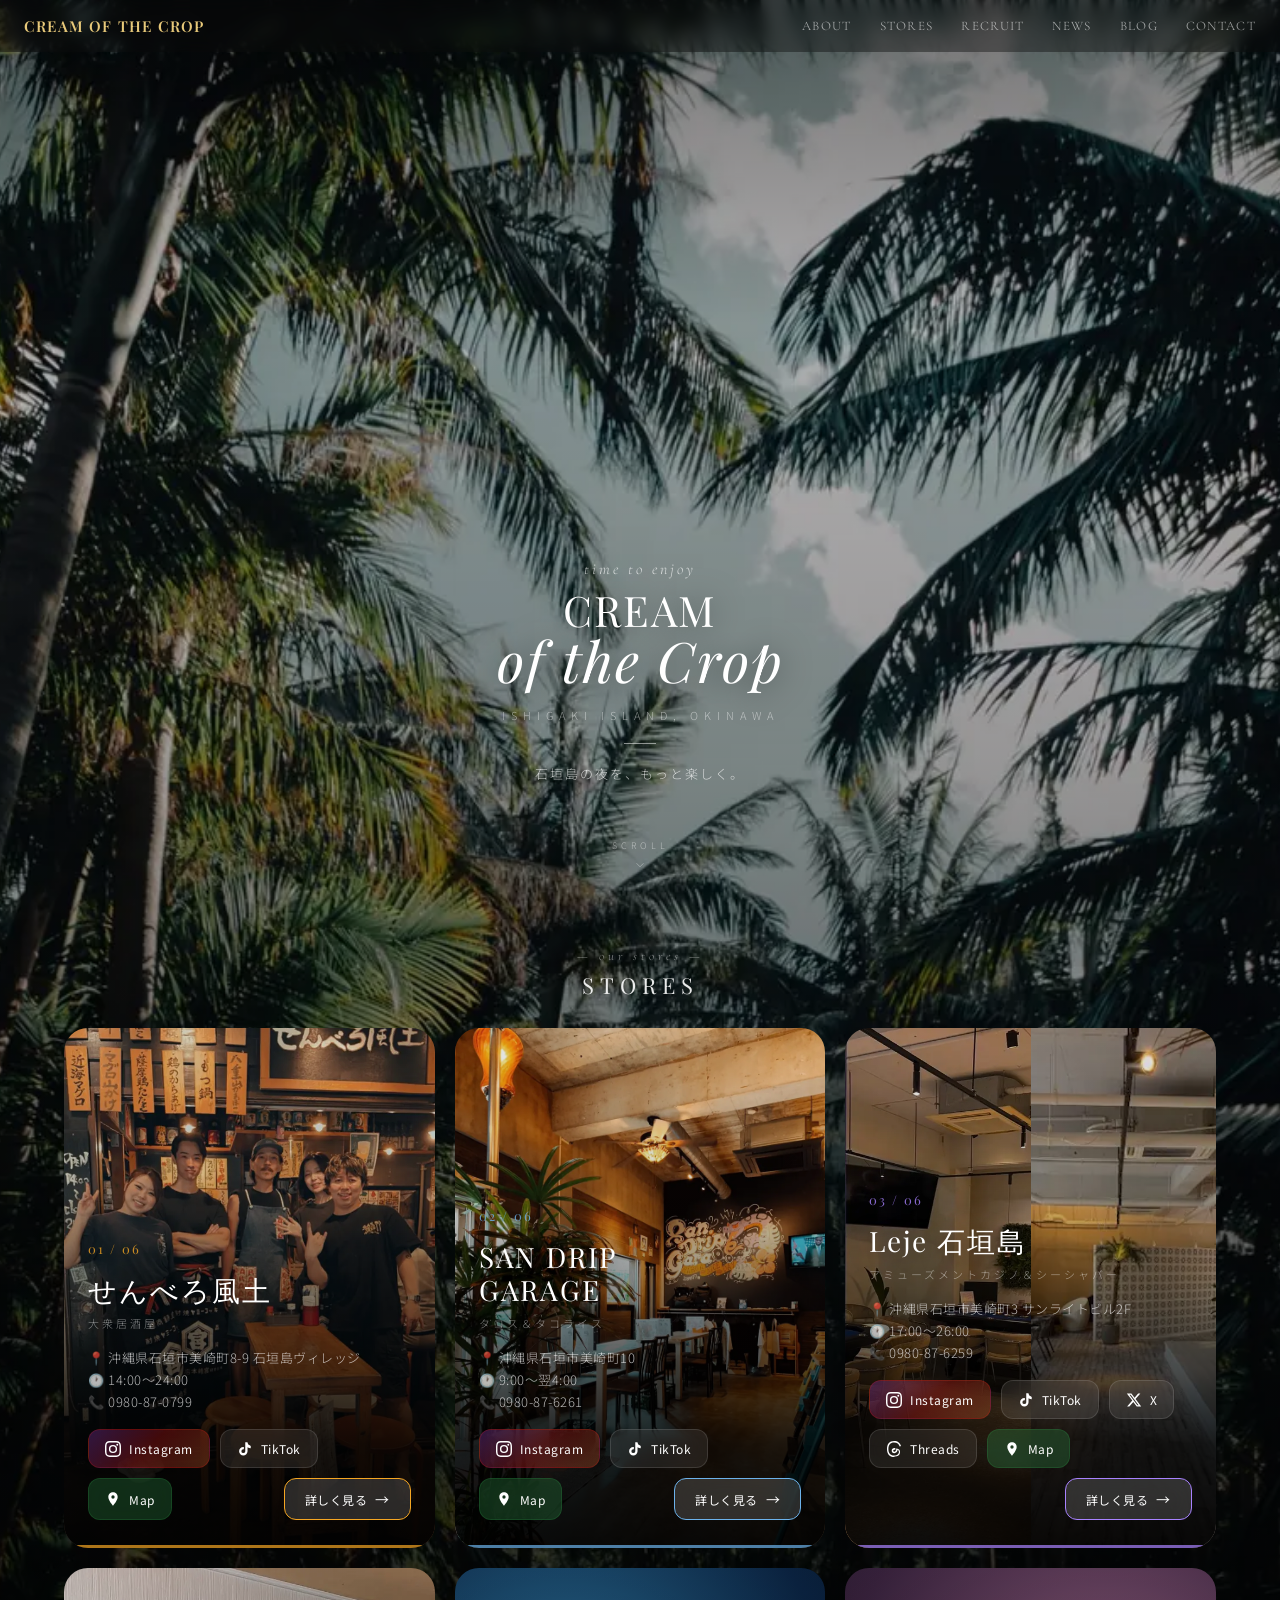
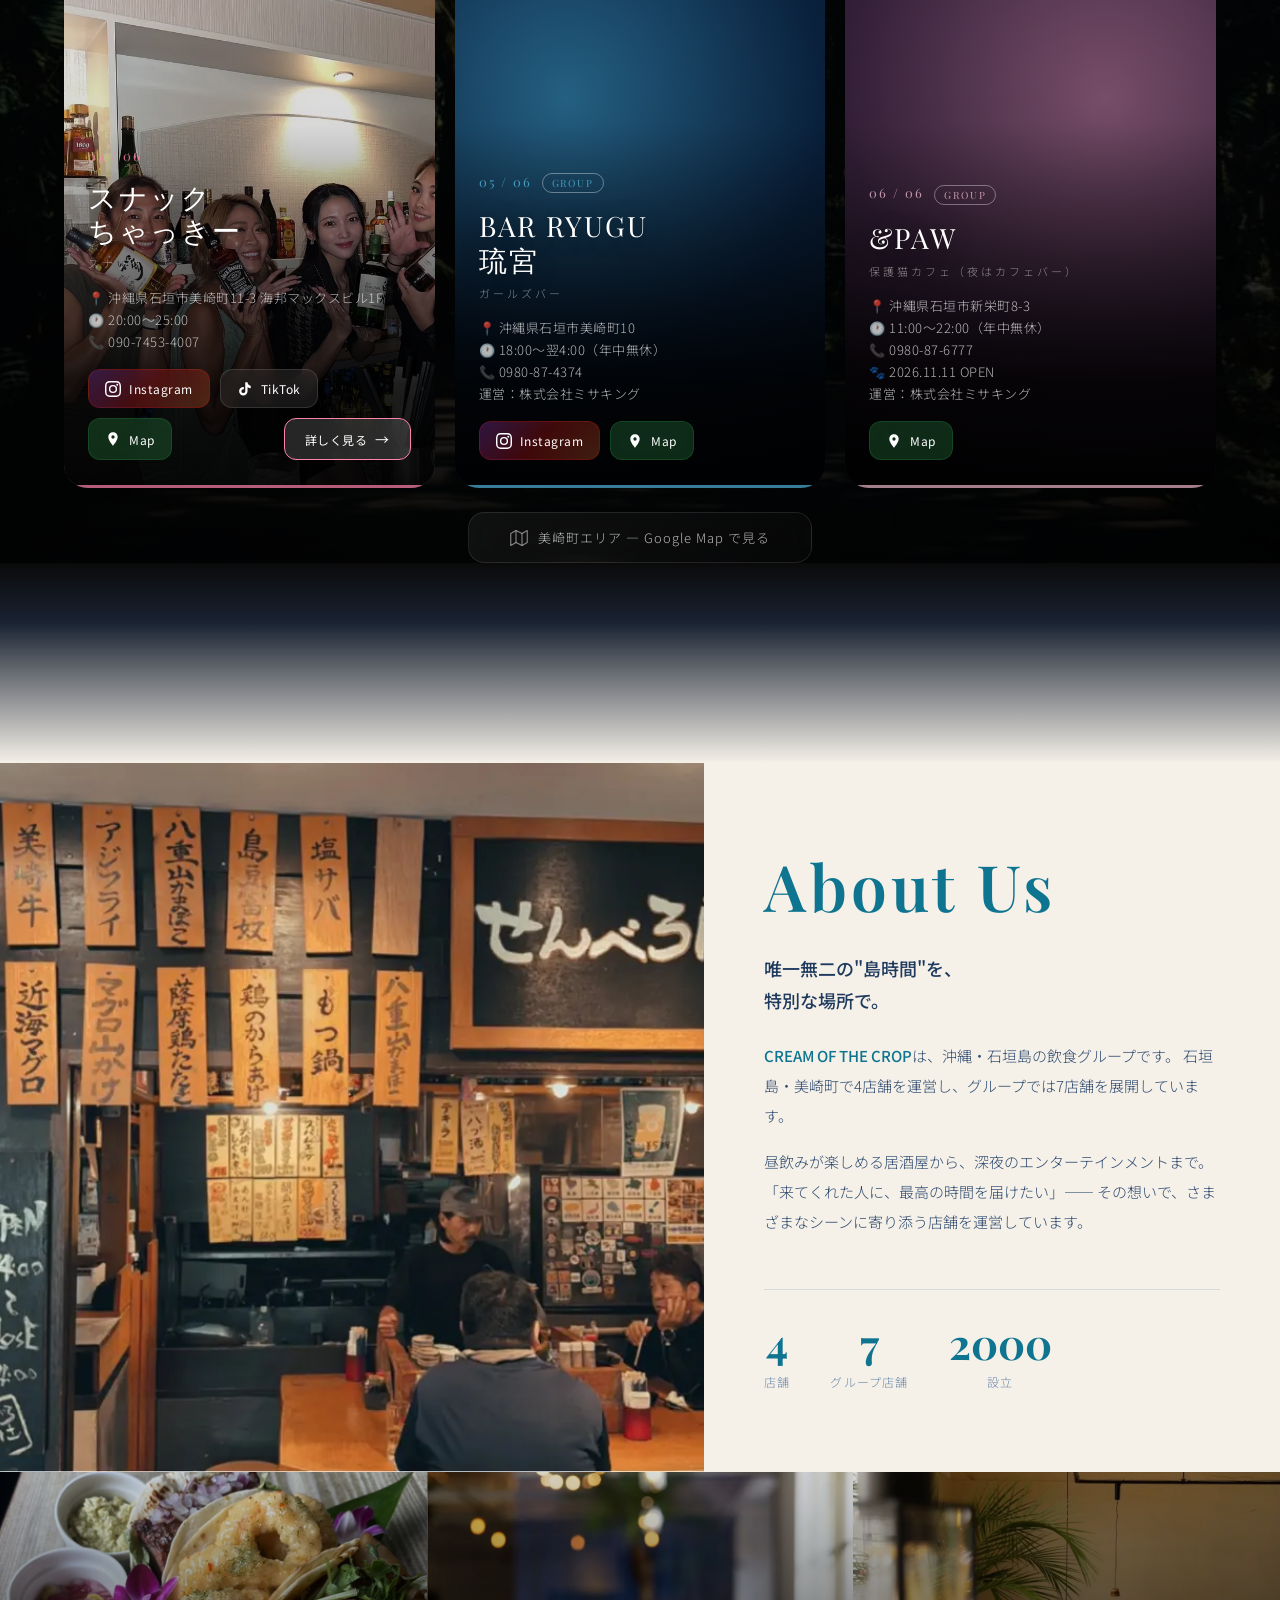
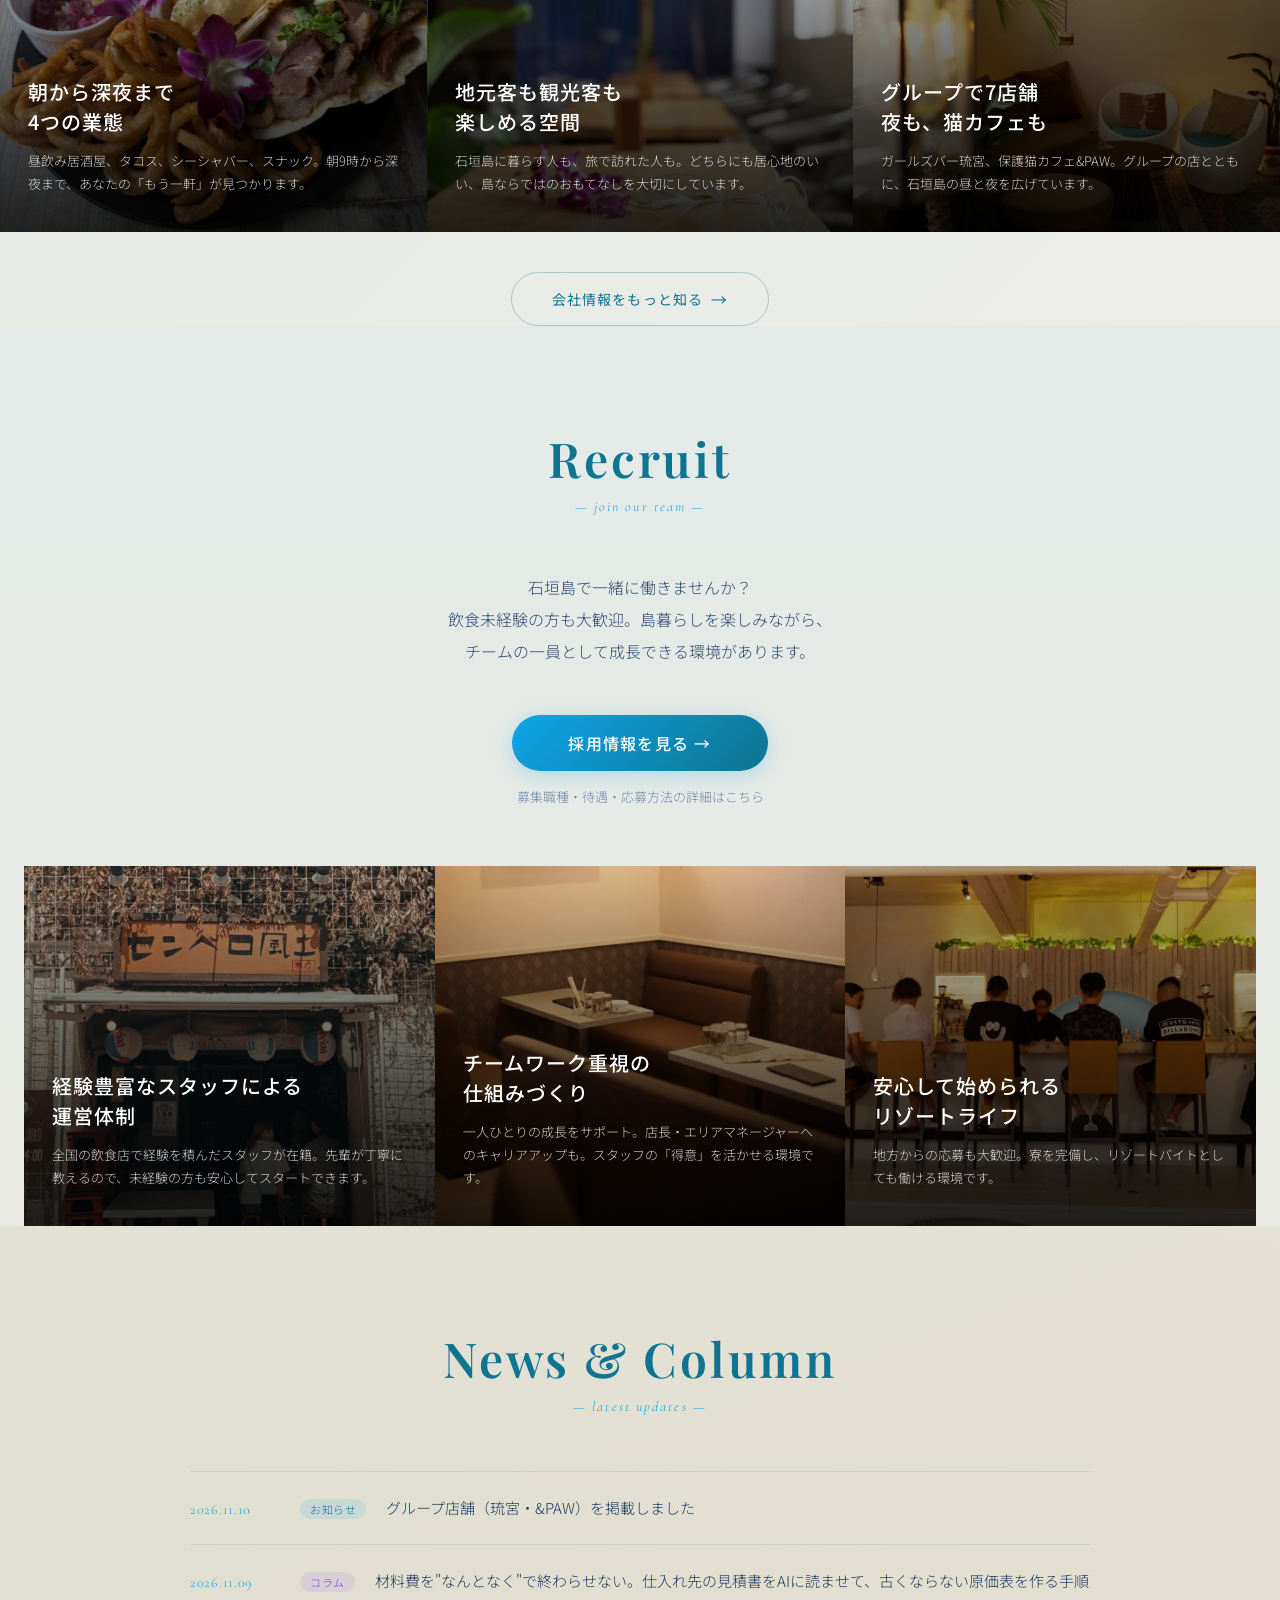
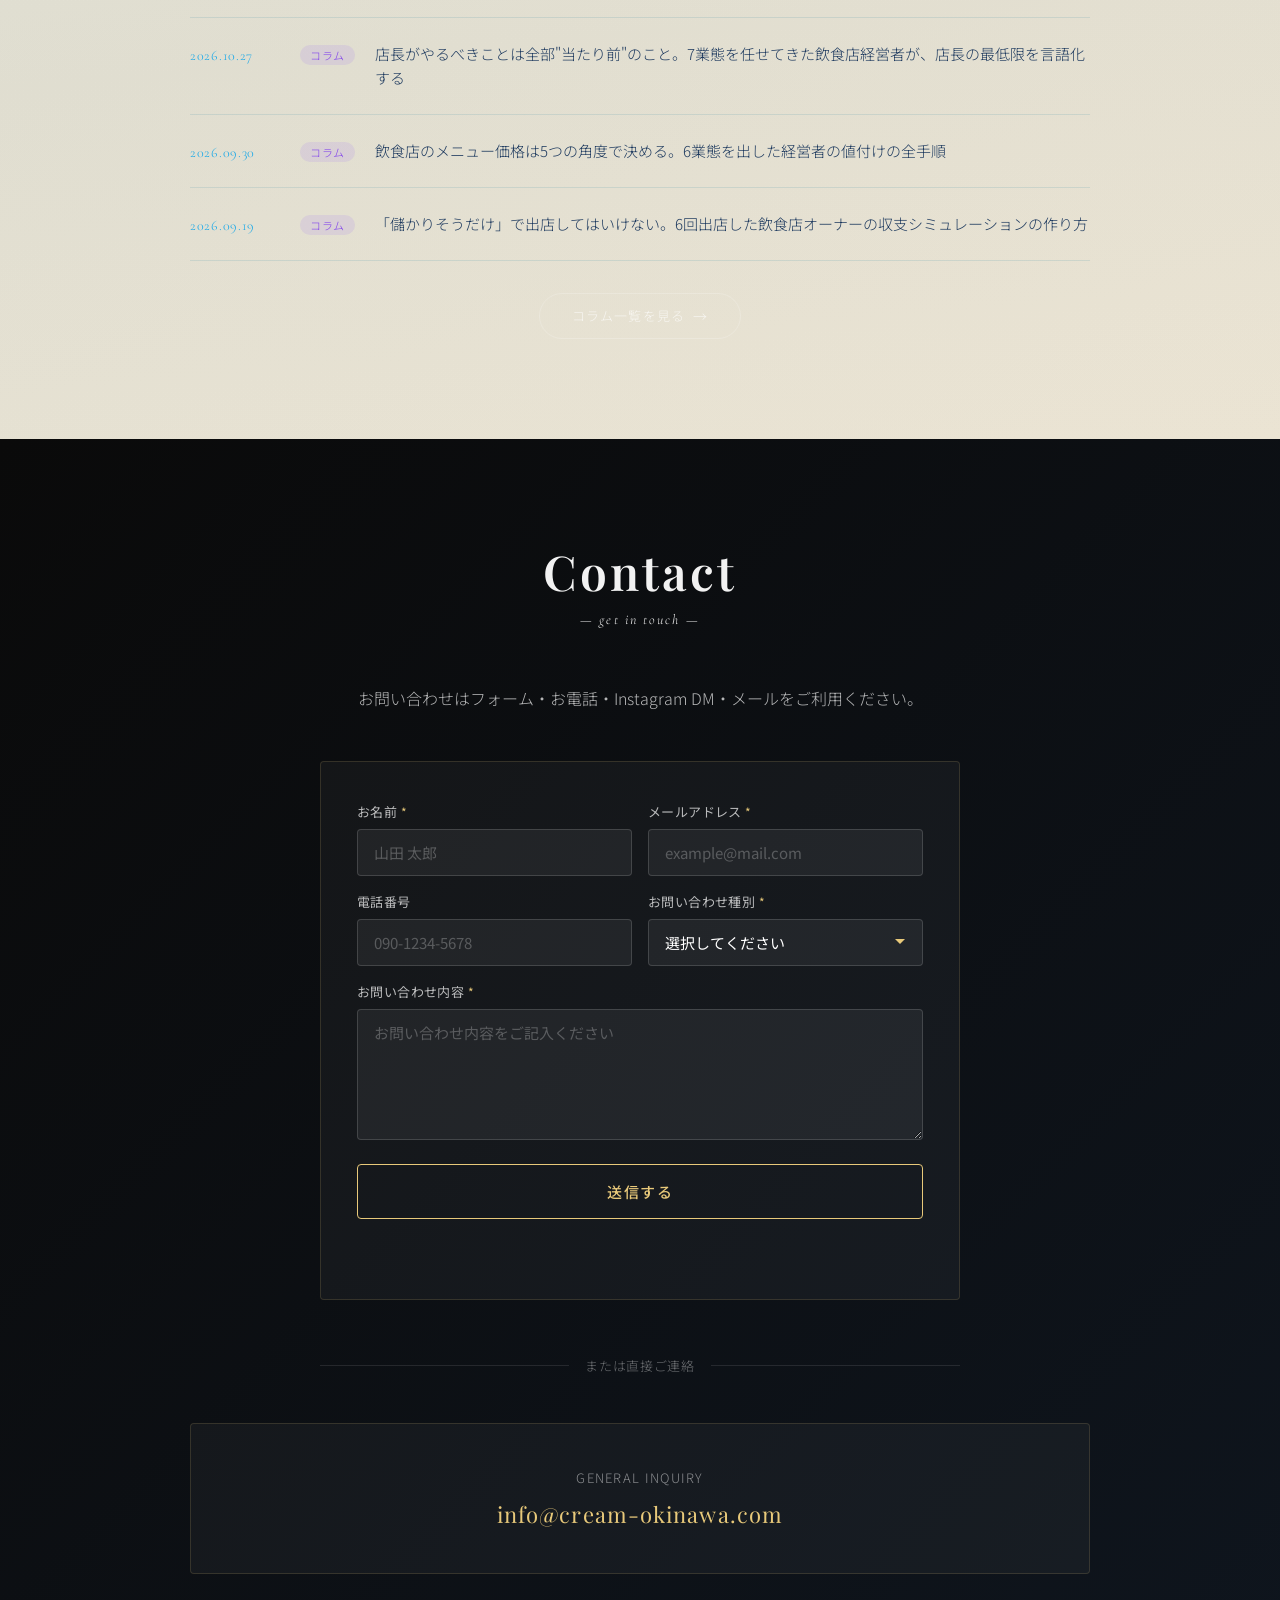
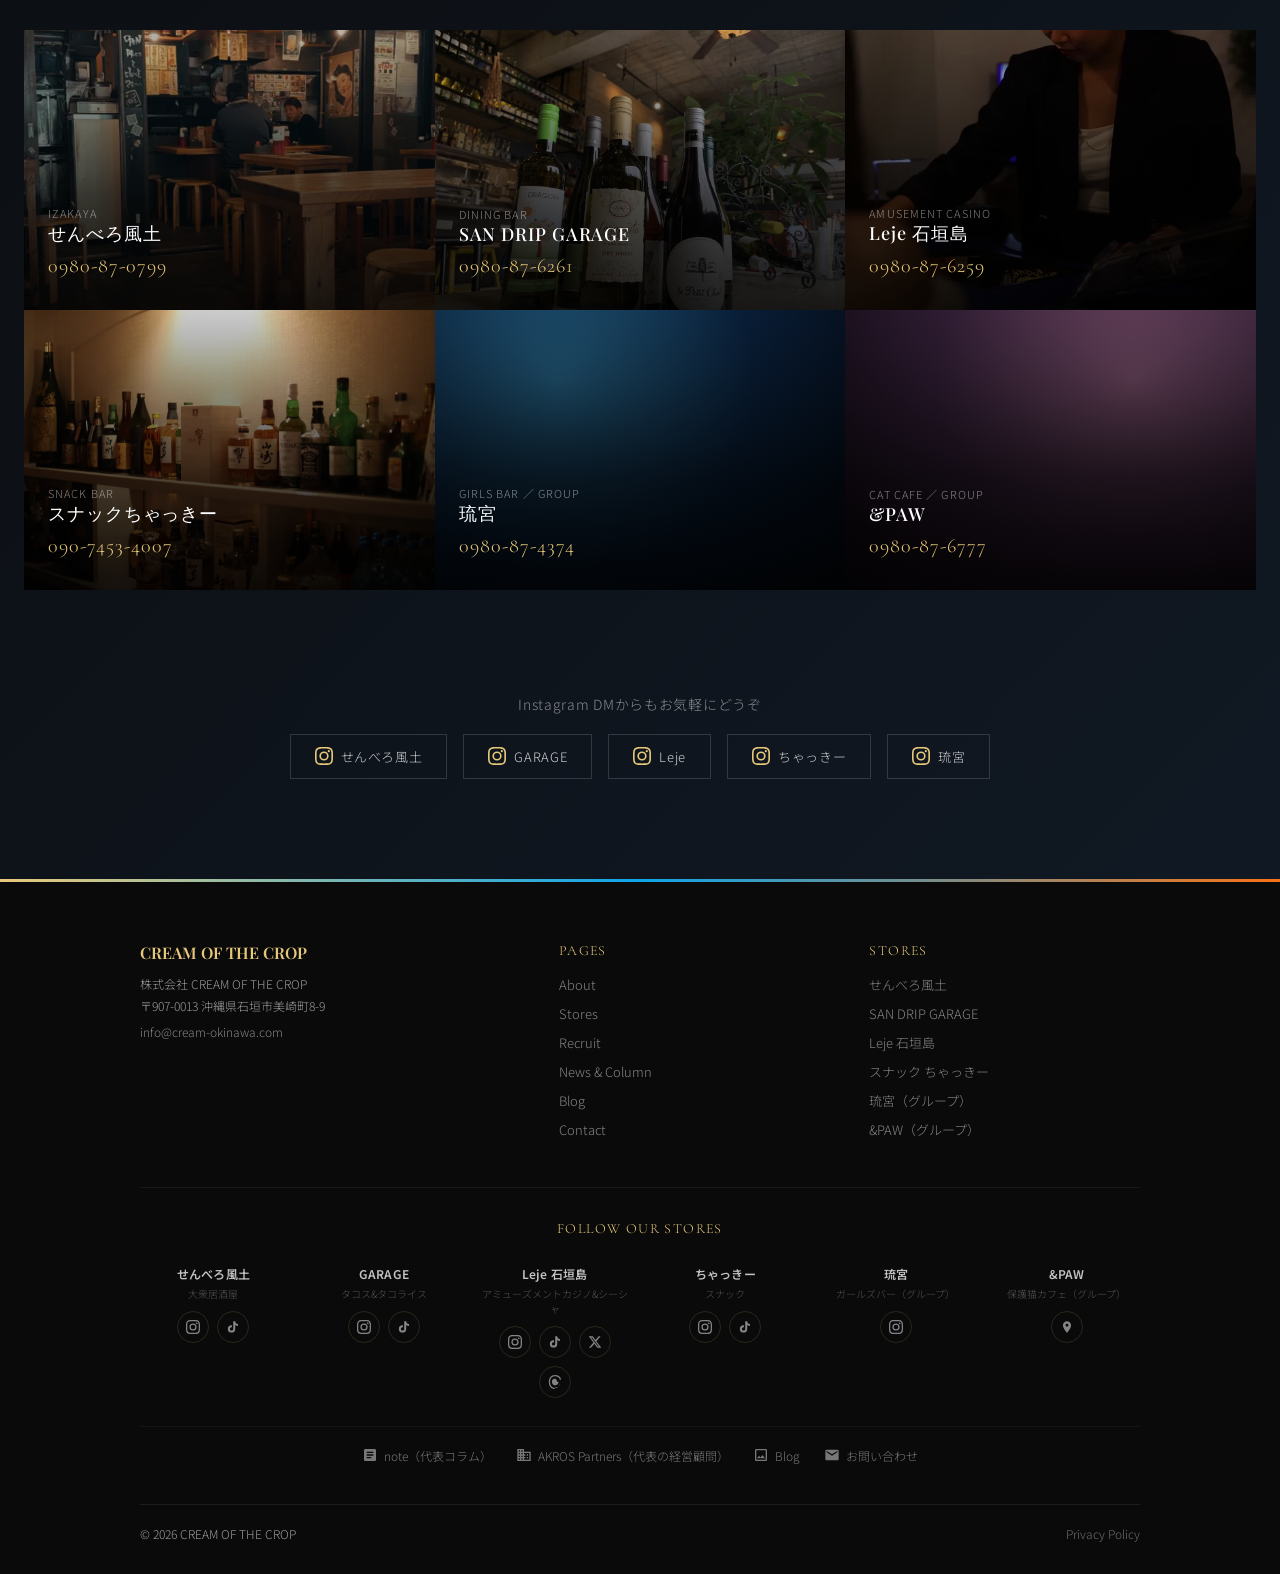
==== index.html @ d3143ba6 "琉宮・&PAWの電話番号と電話のカードを追加（3列×2段に） Co-Authored-By: Claude Opus 5.5 <noreply@anthropic.com>" ====
<!DOCTYPE html>
<html lang="ja">
<head>
<meta charset="UTF-8">
<meta name="viewport" content="width=device-width, initial-scale=1.0">
<title>CREAM OF THE CROP | 石垣島の居酒屋・バー・飲食グループ</title>
<meta name="description" content="株式会社CREAM OF THE CROP - 沖縄・石垣島 美崎町の飲食グループ。せんべろ風土・SAN DRIP GARAGE・Leje・スナックちゃっきーの4店舗を運営。グループでは琉宮・&amp;PAWを含む7店舗。">
<meta name="keywords" content="石垣島 居酒屋,石垣島 バー,石垣島 飲食店,沖縄 飲食グループ,美崎町,せんべろ,タコス,シーシャ,スナック,ガールズバー,猫カフェ">
<meta name="robots" content="index, follow">
<link rel="canonical" href="https://cream-okinawa.com/">

<!-- OGP -->
<meta property="og:title" content="CREAM OF THE CROP | 沖縄・石垣島の飲食グループ">
<meta property="og:description" content="沖縄・石垣島 美崎町で4店舗を運営する飲食グループ。居酒屋・タコスバル・シーシャバー・スナックを運営しています。">
<meta property="og:type" content="website">
<meta property="og:url" content="https://cream-okinawa.com/">
<meta property="og:site_name" content="CREAM OF THE CROP">
<meta property="og:locale" content="ja_JP">
<meta property="og:image" content="https://cream-okinawa.com/images/senbero.jpg">

<!-- Twitter Card -->
<meta name="twitter:card" content="summary_large_image">
<meta name="twitter:title" content="CREAM OF THE CROP | 沖縄・石垣島の飲食グループ">
<meta name="twitter:description" content="沖縄・石垣島 美崎町の飲食グループ。昼飲みから深夜まで、あなたの「もう一軒」を届けます。">
<meta name="twitter:image" content="https://cream-okinawa.com/images/senbero.jpg">

<!-- Favicon -->
<link rel="icon" type="image/svg+xml" href="favicon.svg">

<!-- Google Analytics（GA4） -->
<script async src="https://www.googletagmanager.com/gtag/js?id=G-2YDJ19GBTM"></script>
<script>
  window.dataLayer = window.dataLayer || [];
  function gtag(){dataLayer.push(arguments);}
  gtag('js', new Date());
  gtag('config', 'G-2YDJ19GBTM');
</script>

<!-- 構造化データ: Organization -->
<script type="application/ld+json">
{
  "@context": "https://schema.org",
  "@type": "Organization",
  "name": "CREAM OF THE CROP",
  "url": "https://cream-okinawa.com",
  "description": "沖縄・石垣島 美崎町で4店舗を運営する飲食グループ",
  "foundingDate": "2021",
  "founder": { "@type": "Person", "name": "久貝直哉" },
  "address": {
    "@type": "PostalAddress",
    "streetAddress": "美崎町8-9",
    "addressLocality": "石垣市",
    "addressRegion": "沖縄県",
    "postalCode": "907-0012",
    "addressCountry": "JP"
  },
  "sameAs": [
    "https://www.instagram.com/senberofudo/",
    "https://www.instagram.com/san_drip_garage/",
    "https://www.instagram.com/leje.ishigaki/"
  ]
}
</script>

<!-- 構造化データ: 各店舗 -->
<script type="application/ld+json">
[
  {"@context":"https://schema.org","@type":"Restaurant","name":"せんべろ風土","description":"石垣島の昼飲み居酒屋。1,000円せんべろセット（ドリンク3杯＋日替わり小鉢）が名物。","url":"https://cream-okinawa.com/stores/senbero.html","telephone":"+81-980-87-0799","address":{"@type":"PostalAddress","streetAddress":"美崎町8-9","addressLocality":"石垣市","addressRegion":"沖縄県","postalCode":"907-0012","addressCountry":"JP"},"geo":{"@type":"GeoCoordinates","latitude":24.3396,"longitude":124.1575},"openingHoursSpecification":{"@type":"OpeningHoursSpecification","dayOfWeek":["Monday","Tuesday","Wednesday","Thursday","Friday","Saturday","Sunday"],"opens":"14:00","closes":"24:00"},"servesCuisine":"居酒屋","priceRange":"¥1,000〜¥3,000","sameAs":"https://www.instagram.com/senberofudo/","parentOrganization":{"@type":"Organization","name":"CREAM OF THE CROP"}},
  {"@context":"https://schema.org","@type":"Restaurant","name":"SAN DRIP GARAGE","description":"石垣島のタコス＆バル。石垣牛タコスとドリンク100種以上。テイクアウト・Uber Eats対応。","url":"https://cream-okinawa.com/stores/garage.html","telephone":"+81-980-87-6261","address":{"@type":"PostalAddress","streetAddress":"美崎町10","addressLocality":"石垣市","addressRegion":"沖縄県","postalCode":"907-0012","addressCountry":"JP"},"geo":{"@type":"GeoCoordinates","latitude":24.3400,"longitude":124.1570},"openingHoursSpecification":{"@type":"OpeningHoursSpecification","dayOfWeek":["Monday","Tuesday","Wednesday","Thursday","Friday","Saturday","Sunday"],"opens":"09:00","closes":"04:00"},"servesCuisine":"タコス,バル","priceRange":"¥1,000〜¥4,000","sameAs":"https://www.instagram.com/san_drip_garage/","parentOrganization":{"@type":"Organization","name":"CREAM OF THE CROP"}},
  {"@context":"https://schema.org","@type":"BarOrPub","name":"Leje 石垣島","description":"石垣島のシーシャ＆アミューズメントカジノバー。非日常のエンターテインメント空間。飲み放題2h 3,000円〜。","url":"https://cream-okinawa.com/stores/leje.html","telephone":"+81-980-87-6259","address":{"@type":"PostalAddress","streetAddress":"美崎町3","addressLocality":"石垣市","addressRegion":"沖縄県","postalCode":"907-0012","addressCountry":"JP"},"geo":{"@type":"GeoCoordinates","latitude":24.3388,"longitude":124.1565},"openingHoursSpecification":{"@type":"OpeningHoursSpecification","dayOfWeek":["Monday","Tuesday","Wednesday","Thursday","Friday","Saturday","Sunday"],"opens":"17:00","closes":"02:00"},"priceRange":"¥3,000〜¥6,000","sameAs":"https://www.instagram.com/leje.ishigaki/","parentOrganization":{"@type":"Organization","name":"CREAM OF THE CROP"}},
  {"@context":"https://schema.org","@type":"BarOrPub","name":"スナックちゃっきー","description":"石垣島のアットホームなスナック。カラオケ完備、キャスト在籍。島の夜をもっと楽しく。","url":"https://cream-okinawa.com/stores/chacky.html","telephone":"+81-90-7453-4007","address":{"@type":"PostalAddress","streetAddress":"美崎町11-3 海邦マックスビル1F","addressLocality":"石垣市","addressRegion":"沖縄県","postalCode":"907-0012","addressCountry":"JP"},"geo":{"@type":"GeoCoordinates","latitude":24.3402,"longitude":124.1578},"openingHoursSpecification":{"@type":"OpeningHoursSpecification","dayOfWeek":["Monday","Tuesday","Wednesday","Thursday","Friday","Saturday","Sunday"],"opens":"20:00","closes":"01:00"},"priceRange":"¥3,000〜¥5,000","parentOrganization":{"@type":"Organization","name":"CREAM OF THE CROP"}}
]
</script>

<link rel="preconnect" href="https://fonts.googleapis.com">
<link rel="preconnect" href="https://fonts.gstatic.com" crossorigin>
<link rel="stylesheet" href="css/style.css">
<link href="https://fonts.googleapis.com/css2?family=Playfair+Display:wght@400;700&family=Cormorant+Garamond:ital,wght@0,400;1,400&family=Noto+Sans+JP:wght@300;400&display=swap" rel="stylesheet">
</head>
<body>

<!-- ===== ヘッダー ===== -->
<header class="header" id="header">
  <a href="/" class="header__logo">CREAM OF THE CROP</a>
  <nav class="header__nav" id="nav">
    <a href="about.html" class="header__link">About</a>
    <a href="#stores" class="header__link">Stores</a>
    <a href="recruit.html" class="header__link">Recruit</a>
    <a href="#news" class="header__link">News</a>
    <a href="blog.html" class="header__link">Blog</a>
    <a href="#contact" class="header__link">Contact</a>
  </nav>
  <button class="header__menu-btn" id="menuBtn" aria-label="メニューを開く" aria-expanded="false">
    <span></span><span></span><span></span>
    <div class="header__menu-label">Menu</div>
  </button>
</header>

<!-- ===== ヒーロー + 店舗 背景ラッパー ===== -->
<div class="hero-stores-wrapper">
  <div class="hero-stores-bg"></div>
  <div class="hero-stores-overlay"></div>

<!-- ===== ヒーロー ===== -->
<section class="hero">
  <div class="hero-content">
    <div class="hero-sub">time to enjoy</div>
    <h1 class="hero-title">
      CREAM
      <span class="script">of the Crop</span>
    </h1>
    <div class="hero-location">Ishigaki Island, Okinawa</div>
    <div class="hero-divider"></div>
    <div class="hero-tagline">石垣島の夜を、もっと楽しく。</div>
  </div>
  <div class="scroll-hint">
    <span>SCROLL</span>
    <div class="arrow">
      <svg width="14" height="14" viewBox="0 0 24 24" fill="none" stroke="rgba(255,255,255,0.4)" stroke-width="1.5"><path d="M6 9l6 6 6-6"/></svg>
    </div>
  </div>
</section>

<!-- ===== 店舗セクション ===== -->
<section class="stores-section" id="stores">

  <div class="section-header">
    <div class="label">— our stores —</div>
    <h2>STORES</h2>
  </div>

  <div class="carousel" id="carousel">

    <!-- 1. せんべろ風土 -->
    <div class="swipe-card" data-store="senbero">
      <div class="card-bg" data-bg="images/senbero.webp"></div>
      <div class="card-overlay"></div>
      <div class="card-content">
        <div class="card-number">01 / 06</div>
        <h3 class="card-store-name"><a href="stores/senbero.html" style="color:inherit;text-decoration:none">せんべろ風土</a></h3>
        <div class="card-store-genre">大衆居酒屋</div>
        <p class="card-desc">📍 沖縄県石垣市美崎町8-9 石垣島ヴィレッジ<br>🕐 14:00〜24:00<br>📞 0980-87-0799</p>
        <div class="card-links">
          <a href="https://www.instagram.com/senberofudo/" target="_blank" rel="noopener" class="card-link-btn ig">
            <svg role="img" aria-label="Instagram" viewBox="0 0 24 24" fill="white"><path d="M12 2.163c3.204 0 3.584.012 4.85.07 3.252.148 4.771 1.691 4.919 4.919.058 1.265.069 1.645.069 4.849 0 3.205-.012 3.584-.069 4.849-.149 3.225-1.664 4.771-4.919 4.919-1.266.058-1.644.07-4.85.07-3.204 0-3.584-.012-4.849-.07-3.26-.149-4.771-1.699-4.919-4.92-.058-1.265-.07-1.644-.07-4.849 0-3.204.013-3.583.07-4.849.149-3.227 1.664-4.771 4.919-4.919 1.266-.057 1.645-.069 4.849-.069zM12 0C8.741 0 8.333.014 7.053.072 2.695.272.273 2.69.073 7.052.014 8.333 0 8.741 0 12c0 3.259.014 3.668.072 4.948.2 4.358 2.618 6.78 6.98 6.98C8.333 23.986 8.741 24 12 24c3.259 0 3.668-.014 4.948-.072 4.354-.2 6.782-2.618 6.979-6.98.059-1.28.073-1.689.073-4.948 0-3.259-.014-3.667-.072-4.947-.196-4.354-2.617-6.78-6.979-6.98C15.668.014 15.259 0 12 0zm0 5.838a6.162 6.162 0 100 12.324 6.162 6.162 0 000-12.324zM12 16a4 4 0 110-8 4 4 0 010 8zm6.406-11.845a1.44 1.44 0 100 2.881 1.44 1.44 0 000-2.881z"/></svg>
            Instagram
          </a>
          <a href="https://www.tiktok.com/@senbero12345" target="_blank" rel="noopener" class="card-link-btn tt">
            <svg role="img" aria-label="TikTok" viewBox="0 0 24 24" fill="white"><path d="M19.59 6.69a4.83 4.83 0 01-3.77-4.25V2h-3.45v13.67a2.89 2.89 0 01-2.88 2.5 2.89 2.89 0 01-2.89-2.89 2.89 2.89 0 012.89-2.89c.28 0 .54.04.79.1V9.01a6.27 6.27 0 00-.79-.05 6.34 6.34 0 00-6.34 6.34 6.34 6.34 0 006.34 6.34 6.34 6.34 0 006.33-6.34V9.49a8.28 8.28 0 004.77 1.52V7.56a4.84 4.84 0 01-1-.87z"/></svg>
            TikTok
          </a>
          <a href="https://maps.google.com/?q=せんべろ風土+石垣島" target="_blank" rel="noopener" class="card-link-btn map">
            <svg role="img" aria-label="Map" viewBox="0 0 24 24" fill="white"><path d="M12 2C8.13 2 5 5.13 5 9c0 5.25 7 13 7 13s7-7.75 7-13c0-3.87-3.13-7-7-7zm0 9.5a2.5 2.5 0 110-5 2.5 2.5 0 010 5z"/></svg>
            Map
          </a>
          <a href="stores/senbero.html" class="card-detail-btn">詳しく見る <span>&rarr;</span></a>
        </div>
      </div>
    </div>

    <!-- 2. SAN DRIP GARAGE -->
    <div class="swipe-card" data-store="garage">
      <div class="card-bg" data-bg="images/garage.webp"></div>
      <div class="card-overlay"></div>
      <div class="card-content">
        <div class="card-number">02 / 06</div>
        <h3 class="card-store-name"><a href="stores/garage.html" style="color:inherit;text-decoration:none">SAN DRIP<br>GARAGE</a></h3>
        <div class="card-store-genre">タコス＆タコライス</div>
        <p class="card-desc">📍 沖縄県石垣市美崎町10<br>🕐 9:00〜翌4:00<br>📞 0980-87-6261</p>
        <div class="card-links">
          <a href="https://www.instagram.com/san_drip_garage/" target="_blank" rel="noopener" class="card-link-btn ig">
            <svg role="img" aria-label="Instagram" viewBox="0 0 24 24" fill="white"><path d="M12 2.163c3.204 0 3.584.012 4.85.07 3.252.148 4.771 1.691 4.919 4.919.058 1.265.069 1.645.069 4.849 0 3.205-.012 3.584-.069 4.849-.149 3.225-1.664 4.771-4.919 4.919-1.266.058-1.644.07-4.85.07-3.204 0-3.584-.012-4.849-.07-3.26-.149-4.771-1.699-4.919-4.92-.058-1.265-.07-1.644-.07-4.849 0-3.204.013-3.583.07-4.849.149-3.227 1.664-4.771 4.919-4.919 1.266-.057 1.645-.069 4.849-.069zM12 0C8.741 0 8.333.014 7.053.072 2.695.272.273 2.69.073 7.052.014 8.333 0 8.741 0 12c0 3.259.014 3.668.072 4.948.2 4.358 2.618 6.78 6.98 6.98C8.333 23.986 8.741 24 12 24c3.259 0 3.668-.014 4.948-.072 4.354-.2 6.782-2.618 6.979-6.98.059-1.28.073-1.689.073-4.948 0-3.259-.014-3.667-.072-4.947-.196-4.354-2.617-6.78-6.979-6.98C15.668.014 15.259 0 12 0zm0 5.838a6.162 6.162 0 100 12.324 6.162 6.162 0 000-12.324zM12 16a4 4 0 110-8 4 4 0 010 8zm6.406-11.845a1.44 1.44 0 100 2.881 1.44 1.44 0 000-2.881z"/></svg>
            Instagram
          </a>
          <a href="https://www.tiktok.com/@san.drip.garage" target="_blank" rel="noopener" class="card-link-btn tt">
            <svg role="img" aria-label="TikTok" viewBox="0 0 24 24" fill="white"><path d="M19.59 6.69a4.83 4.83 0 01-3.77-4.25V2h-3.45v13.67a2.89 2.89 0 01-2.88 2.5 2.89 2.89 0 01-2.89-2.89 2.89 2.89 0 012.89-2.89c.28 0 .54.04.79.1V9.01a6.27 6.27 0 00-.79-.05 6.34 6.34 0 00-6.34 6.34 6.34 6.34 0 006.34 6.34 6.34 6.34 0 006.33-6.34V9.49a8.28 8.28 0 004.77 1.52V7.56a4.84 4.84 0 01-1-.87z"/></svg>
            TikTok
          </a>
          <a href="https://maps.google.com/?q=SAN+DRIP+GARAGE+石垣島" target="_blank" rel="noopener" class="card-link-btn map">
            <svg role="img" aria-label="Map" viewBox="0 0 24 24" fill="white"><path d="M12 2C8.13 2 5 5.13 5 9c0 5.25 7 13 7 13s7-7.75 7-13c0-3.87-3.13-7-7-7zm0 9.5a2.5 2.5 0 110-5 2.5 2.5 0 010 5z"/></svg>
            Map
          </a>
          <a href="stores/garage.html" class="card-detail-btn">詳しく見る <span>&rarr;</span></a>
        </div>
      </div>
    </div>

    <!-- 3. Leje -->
    <div class="swipe-card" data-store="leje">
      <div class="card-bg card-bg-split">
        <div class="card-bg-half" data-bg="images/leje1.webp"></div>
        <div class="card-bg-half" data-bg="images/leje2.webp"></div>
      </div>
      <div class="card-overlay"></div>
      <div class="card-content">
        <div class="card-number">03 / 06</div>
        <h3 class="card-store-name"><a href="stores/leje.html" style="color:inherit;text-decoration:none">Leje 石垣島</a></h3>
        <div class="card-store-genre">アミューズメントカジノ＆シーシャバー</div>
        <p class="card-desc">📍 沖縄県石垣市美崎町3 サンライトビル2F<br>🕐 17:00〜26:00<br>📞 0980-87-6259</p>
        <div class="card-links">
          <a href="https://www.instagram.com/leje.ishigaki/" target="_blank" rel="noopener" class="card-link-btn ig">
            <svg role="img" aria-label="Instagram" viewBox="0 0 24 24" fill="white"><path d="M12 2.163c3.204 0 3.584.012 4.85.07 3.252.148 4.771 1.691 4.919 4.919.058 1.265.069 1.645.069 4.849 0 3.205-.012 3.584-.069 4.849-.149 3.225-1.664 4.771-4.919 4.919-1.266.058-1.644.07-4.85.07-3.204 0-3.584-.012-4.849-.07-3.26-.149-4.771-1.699-4.919-4.92-.058-1.265-.07-1.644-.07-4.849 0-3.204.013-3.583.07-4.849.149-3.227 1.664-4.771 4.919-4.919 1.266-.057 1.645-.069 4.849-.069zM12 0C8.741 0 8.333.014 7.053.072 2.695.272.273 2.69.073 7.052.014 8.333 0 8.741 0 12c0 3.259.014 3.668.072 4.948.2 4.358 2.618 6.78 6.98 6.98C8.333 23.986 8.741 24 12 24c3.259 0 3.668-.014 4.948-.072 4.354-.2 6.782-2.618 6.979-6.98.059-1.28.073-1.689.073-4.948 0-3.259-.014-3.667-.072-4.947-.196-4.354-2.617-6.78-6.979-6.98C15.668.014 15.259 0 12 0zm0 5.838a6.162 6.162 0 100 12.324 6.162 6.162 0 000-12.324zM12 16a4 4 0 110-8 4 4 0 010 8zm6.406-11.845a1.44 1.44 0 100 2.881 1.44 1.44 0 000-2.881z"/></svg>
            Instagram
          </a>
          <a href="https://www.tiktok.com/@leje.isg" target="_blank" rel="noopener" class="card-link-btn tt">
            <svg role="img" aria-label="TikTok" viewBox="0 0 24 24" fill="white"><path d="M19.59 6.69a4.83 4.83 0 01-3.77-4.25V2h-3.45v13.67a2.89 2.89 0 01-2.88 2.5 2.89 2.89 0 01-2.89-2.89 2.89 2.89 0 012.89-2.89c.28 0 .54.04.79.1V9.01a6.27 6.27 0 00-.79-.05 6.34 6.34 0 00-6.34 6.34 6.34 6.34 0 006.34 6.34 6.34 6.34 0 006.33-6.34V9.49a8.28 8.28 0 004.77 1.52V7.56a4.84 4.84 0 01-1-.87z"/></svg>
            TikTok
          </a>
          <a href="https://x.com/leje_ishigaki" target="_blank" rel="noopener" class="card-link-btn x">
            <svg role="img" aria-label="X" viewBox="0 0 24 24" fill="white"><path d="M18.244 2.25h3.308l-7.227 8.26 8.502 11.24H16.17l-5.214-6.817L4.99 21.75H1.68l7.73-8.835L1.254 2.25H8.08l4.713 6.231zm-1.161 17.52h1.833L7.084 4.126H5.117z"/></svg>
            X
          </a>
          <a href="https://www.threads.net/@leje.ishigaki" target="_blank" rel="noopener" class="card-link-btn th">
            <svg role="img" aria-label="Threads" viewBox="0 0 24 24" fill="white"><path d="M12.186 24h-.007c-3.581-.024-6.334-1.205-8.184-3.509C2.35 18.44 1.5 15.586 1.472 12.01v-.017c.03-3.579.879-6.43 2.525-8.482C5.845 1.205 8.6.024 12.18 0h.014c2.746.02 5.043.725 6.826 2.098 1.677 1.29 2.858 3.13 3.509 5.467l-2.04.569c-1.104-3.96-3.898-5.984-8.304-6.015-2.91.022-5.11.936-6.54 2.717C4.307 6.504 3.616 8.914 3.59 12c.025 3.086.718 5.496 2.057 7.164 1.43 1.783 3.631 2.698 6.54 2.717 2.623-.02 4.358-.631 5.8-2.045 1.647-1.613 1.618-3.593 1.09-4.798-.31-.71-.873-1.3-1.634-1.75-.192 1.352-.622 2.446-1.276 3.242-.896 1.088-2.19 1.678-3.794 1.678h-.04c-1.136-.008-2.088-.38-2.75-1.073-.636-.665-.985-1.582-.985-2.586 0-2.226 1.683-3.878 3.92-3.878.6 0 1.142.104 1.618.312l-.146 2.143c-.263-.114-.562-.172-.873-.172-1.14 0-2.4.792-2.4 1.595 0 .418.144.752.416 1.002.298.273.738.42 1.27.424 1.872 0 2.827-1.474 2.979-4.248l.036-.652.646.107c1.724.286 3.03.972 3.876 2.037 1.076 1.353 1.4 3.2.886 5.063-.863 3.134-3.666 4.893-7.804 4.923z"/></svg>
            Threads
          </a>
          <a href="https://maps.google.com/?q=Leje+石垣島" target="_blank" rel="noopener" class="card-link-btn map">
            <svg role="img" aria-label="Map" viewBox="0 0 24 24" fill="white"><path d="M12 2C8.13 2 5 5.13 5 9c0 5.25 7 13 7 13s7-7.75 7-13c0-3.87-3.13-7-7-7zm0 9.5a2.5 2.5 0 110-5 2.5 2.5 0 010 5z"/></svg>
            Map
          </a>
          <a href="stores/leje.html" class="card-detail-btn">詳しく見る <span>&rarr;</span></a>
        </div>
      </div>
    </div>

    <!-- 4. スナックちゃっきー -->
    <div class="swipe-card" data-store="chucky">
      <div class="card-bg" data-bg="images/chucky.webp"></div>
      <div class="card-overlay"></div>
      <div class="card-content">
        <div class="card-number">04 / 06</div>
        <h3 class="card-store-name"><a href="stores/chacky.html" style="color:inherit;text-decoration:none">スナック<br>ちゃっきー</a></h3>
        <div class="card-store-genre">スナック</div>
        <p class="card-desc">📍 沖縄県石垣市美崎町11-3 海邦マックスビル1F<br>🕐 20:00〜25:00<br>📞 090-7453-4007</p>
        <div class="card-links">
          <a href="https://www.instagram.com/snack_chucky_ishigakizima/" target="_blank" rel="noopener" class="card-link-btn ig">
            <svg role="img" aria-label="Instagram" viewBox="0 0 24 24" fill="white"><path d="M12 2.163c3.204 0 3.584.012 4.85.07 3.252.148 4.771 1.691 4.919 4.919.058 1.265.069 1.645.069 4.849 0 3.205-.012 3.584-.069 4.849-.149 3.225-1.664 4.771-4.919 4.919-1.266.058-1.644.07-4.85.07-3.204 0-3.584-.012-4.849-.07-3.26-.149-4.771-1.699-4.919-4.92-.058-1.265-.07-1.644-.07-4.849 0-3.204.013-3.583.07-4.849.149-3.227 1.664-4.771 4.919-4.919 1.266-.057 1.645-.069 4.849-.069zM12 0C8.741 0 8.333.014 7.053.072 2.695.272.273 2.69.073 7.052.014 8.333 0 8.741 0 12c0 3.259.014 3.668.072 4.948.2 4.358 2.618 6.78 6.98 6.98C8.333 23.986 8.741 24 12 24c3.259 0 3.668-.014 4.948-.072 4.354-.2 6.782-2.618 6.979-6.98.059-1.28.073-1.689.073-4.948 0-3.259-.014-3.667-.072-4.947-.196-4.354-2.617-6.78-6.979-6.98C15.668.014 15.259 0 12 0zm0 5.838a6.162 6.162 0 100 12.324 6.162 6.162 0 000-12.324zM12 16a4 4 0 110-8 4 4 0 010 8zm6.406-11.845a1.44 1.44 0 100 2.881 1.44 1.44 0 000-2.881z"/></svg>
            Instagram
          </a>
          <a href="https://www.tiktok.com/@snack_chucky_071" target="_blank" rel="noopener" class="card-link-btn tt">
            <svg role="img" aria-label="TikTok" viewBox="0 0 24 24" fill="white"><path d="M19.59 6.69a4.83 4.83 0 01-3.77-4.25V2h-3.45v13.67a2.89 2.89 0 01-2.88 2.5 2.89 2.89 0 01-2.89-2.89 2.89 2.89 0 012.89-2.89c.28 0 .54.04.79.1V9.01a6.27 6.27 0 00-.79-.05 6.34 6.34 0 00-6.34 6.34 6.34 6.34 0 006.34 6.34 6.34 6.34 0 006.33-6.34V9.49a8.28 8.28 0 004.77 1.52V7.56a4.84 4.84 0 01-1-.87z"/></svg>
            TikTok
          </a>
          <a href="https://maps.google.com/?q=スナックちゃっきー+石垣島" target="_blank" rel="noopener" class="card-link-btn map">
            <svg role="img" aria-label="Map" viewBox="0 0 24 24" fill="white"><path d="M12 2C8.13 2 5 5.13 5 9c0 5.25 7 13 7 13s7-7.75 7-13c0-3.87-3.13-7-7-7zm0 9.5a2.5 2.5 0 110-5 2.5 2.5 0 010 5z"/></svg>
            Map
          </a>
          <a href="stores/chacky.html" class="card-detail-btn">詳しく見る <span>&rarr;</span></a>
        </div>
      </div>
    </div>

    <!-- グループ店舗 5. ryugu -->
    <div class="swipe-card swipe-card--group" data-store="ryugu">
      <div class="card-overlay"></div>
      <div class="card-content">
        <div class="card-number">05 / 06<span class="card-group-badge">GROUP</span></div>
        <h3 class="card-store-name">BAR RYUGU<br>琉宮</h3>
        <div class="card-store-genre">ガールズバー</div>
        <p class="card-desc">📍 沖縄県石垣市美崎町10<br>🕐 18:00〜翌4:00（年中無休）<br>📞 0980-87-4374<br>運営：株式会社ミサキング</p>
        <div class="card-links">
          <a href="https://www.instagram.com/ryugu_ishigaki/" target="_blank" rel="noopener" class="card-link-btn ig">
            <svg role="img" aria-label="Instagram" viewBox="0 0 24 24" fill="white"><path d="M12 2.163c3.204 0 3.584.012 4.85.07 3.252.148 4.771 1.691 4.919 4.919.058 1.265.069 1.645.069 4.849 0 3.205-.012 3.584-.069 4.849-.149 3.225-1.664 4.771-4.919 4.919-1.266.058-1.644.07-4.85.07-3.204 0-3.584-.012-4.849-.07-3.26-.149-4.771-1.699-4.919-4.92-.058-1.265-.07-1.644-.07-4.849 0-3.204.013-3.583.07-4.849.149-3.227 1.664-4.771 4.919-4.919 1.266-.057 1.645-.069 4.849-.069zM12 0C8.741 0 8.333.014 7.053.072 2.695.272.273 2.69.073 7.052.014 8.333 0 8.741 0 12c0 3.259.014 3.668.072 4.948.2 4.358 2.618 6.78 6.98 6.98C8.333 23.986 8.741 24 12 24c3.259 0 3.668-.014 4.948-.072 4.354-.2 6.782-2.618 6.979-6.98.059-1.28.073-1.689.073-4.948 0-3.259-.014-3.667-.072-4.947-.196-4.354-2.617-6.78-6.979-6.98C15.668.014 15.259 0 12 0zm0 5.838a6.162 6.162 0 100 12.324 6.162 6.162 0 000-12.324zM12 16a4 4 0 110-8 4 4 0 010 8zm6.406-11.845a1.44 1.44 0 100 2.881 1.44 1.44 0 000-2.881z"/></svg>
            Instagram
          </a>
          <a href="https://maps.google.com/?q=BAR RYUGU 琉宮 石垣島" target="_blank" rel="noopener" class="card-link-btn map">
            <svg role="img" aria-label="Map" viewBox="0 0 24 24" fill="white"><path d="M12 2C8.13 2 5 5.13 5 9c0 5.25 7 13 7 13s7-7.75 7-13c0-3.87-3.13-7-7-7zm0 9.5a2.5 2.5 0 110-5 2.5 2.5 0 010 5z"/></svg>
            Map
          </a>
        </div>
      </div>
    </div>

    <!-- グループ店舗 6. paw -->
    <div class="swipe-card swipe-card--group" data-store="paw">
      <div class="card-overlay"></div>
      <div class="card-content">
        <div class="card-number">06 / 06<span class="card-group-badge">GROUP</span></div>
        <h3 class="card-store-name">&amp;PAW</h3>
        <div class="card-store-genre">保護猫カフェ（夜はカフェバー）</div>
        <p class="card-desc">📍 沖縄県石垣市新栄町8-3<br>🕐 11:00〜22:00（年中無休）<br>📞 0980-87-6777<br>🐾 2026.11.11 OPEN<br>運営：株式会社ミサキング</p>
        <div class="card-links">
          <a href="https://maps.google.com/?q=&PAW 石垣島 新栄町" target="_blank" rel="noopener" class="card-link-btn map">
            <svg role="img" aria-label="Map" viewBox="0 0 24 24" fill="white"><path d="M12 2C8.13 2 5 5.13 5 9c0 5.25 7 13 7 13s7-7.75 7-13c0-3.87-3.13-7-7-7zm0 9.5a2.5 2.5 0 110-5 2.5 2.5 0 010 5z"/></svg>
            Map
          </a>
        </div>
      </div>
    </div>


  </div>

  <!-- ドットインジケーター -->
  <div class="carousel-dots" id="dots">
    <button class="dot active" data-index="0"></button>
    <button class="dot" data-index="1"></button>
    <button class="dot" data-index="2"></button>
    <button class="dot" data-index="3"></button>
    <button class="dot" data-index="4"></button>
    <button class="dot" data-index="5"></button>
  </div>

  <div class="swipe-hint" id="swipeHint">SWIPE →</div>

  <!-- エリアマップ -->
  <div class="map-section">
    <a href="https://maps.google.com/?q=沖縄県石垣市美崎町8-9" target="_blank" rel="noopener" class="map-link">
      <svg viewBox="0 0 24 24" fill="none" stroke="currentColor" stroke-width="1.5" stroke-linecap="round" stroke-linejoin="round"><path d="M1 6v16l7-4 8 4 7-4V2l-7 4-8-4-7 4z"/><path d="M8 2v16"/><path d="M16 6v16"/></svg>
      <span>美崎町エリア — Google Map で見る</span>
    </a>
  </div>


</section>

</div><!-- /.hero-stores-wrapper -->

<!-- ===== ダーク→リゾート グラデーション遷移 ===== -->
<div class="transition-gradient"></div>

<!-- ===== About ===== -->
<section class="resort-section" id="about">
  <div class="resort-container">

    <!-- 写真左 + テキスト右の分割レイアウト -->
    <div class="about-split">
      <div class="about-photo">
        <img src="images/about-senbero.webp" alt="せんべろ風土の店内" loading="lazy">
      </div>
      <div class="about-body">
        <h2 class="section-title">About Us</h2>
        <p class="about-lead">
          唯一無二の"島時間"を、<br>特別な場所で。
        </p>
        <div class="about-text">
          <p>
            <strong>CREAM OF THE CROP</strong>は、沖縄・石垣島の飲食グループです。
            石垣島・美崎町で4店舗を運営し、グループでは7店舗を展開しています。
          </p>
          <p>
            昼飲みが楽しめる居酒屋から、深夜のエンターテインメントまで。
            「来てくれた人に、最高の時間を届けたい」——
            その想いで、さまざまなシーンに寄り添う店舗を運営しています。
          </p>
        </div>
        <div class="about-stats-row">
          <div class="about-stat" data-animate>
            <span class="about-stat-number" data-count="4">0</span>
            <span class="about-stat-label">店舗</span>
          </div>
          <div class="about-stat" data-animate>
            <span class="about-stat-number" data-count="7">0</span>
            <span class="about-stat-label">グループ店舗</span>
          </div>
          <div class="about-stat" data-animate>
            <span class="about-stat-number" data-count="2021">0</span>
            <span class="about-stat-label">設立</span>
          </div>
        </div>
      </div>
    </div>

    <!-- 特徴3カラム（写真背景カード） -->
    <div class="feature-cards">
      <div class="feature-card">
        <div class="feature-card-bg" data-bg="images/about-garage-food.webp"></div>
        <div class="feature-card-overlay"></div>
        <div class="feature-card-content">
          <h3 class="feature-card-title">朝から深夜まで<br>4つの業態</h3>
          <p class="feature-card-desc">昼飲み居酒屋、タコス、シーシャバー、スナック。朝9時から深夜まで、あなたの「もう一軒」が見つかります。</p>
        </div>
      </div>
      <div class="feature-card">
        <div class="feature-card-bg" data-bg="images/about-leje-table.webp"></div>
        <div class="feature-card-overlay"></div>
        <div class="feature-card-content">
          <h3 class="feature-card-title">地元客も観光客も<br>楽しめる空間</h3>
          <p class="feature-card-desc">石垣島に暮らす人も、旅で訪れた人も。どちらにも居心地のいい、島ならではのおもてなしを大切にしています。</p>
        </div>
      </div>
      <div class="feature-card">
        <div class="feature-card-bg" data-bg="images/about-leje-lounge.webp"></div>
        <div class="feature-card-overlay"></div>
        <div class="feature-card-content">
          <h3 class="feature-card-title">グループで7店舗<br>夜も、猫カフェも</h3>
          <p class="feature-card-desc">ガールズバー琉宮、保護猫カフェ&amp;PAW。グループの店とともに、石垣島の昼と夜を広げています。</p>
        </div>
      </div>
    </div>

    <!-- About詳細ページへのリンク -->
    <div style="text-align:center; padding: 40px 24px 0;">
      <a href="about.html" style="display:inline-flex; align-items:center; gap:8px; padding:14px 40px; border:1px solid rgba(14,116,144,0.3); color:#0e7490; border-radius:40px; font-size:14px; font-weight:400; letter-spacing:0.08em; transition:all 0.3s; text-decoration:none;">
        会社情報をもっと知る <span style="font-size:16px;">&rarr;</span>
      </a>
    </div>

  </div>
</section>

<!-- ===== Recruit ===== -->
<section class="resort-section recruit-section" id="recruit">
  <div class="resort-container">
    <h2 class="section-title">Recruit</h2>
    <p class="section-sub">— join our team —</p>

    <p class="recruit-lead">
      石垣島で一緒に働きませんか？<br>
      飲食未経験の方も大歓迎。島暮らしを楽しみながら、<br>
      チームの一員として成長できる環境があります。
    </p>

    <div class="recruit-cta">
      <a href="recruit.html" class="recruit-btn">採用情報を見る &rarr;</a>
      <p class="recruit-note">募集職種・待遇・応募方法の詳細はこちら</p>
    </div>
  </div>

  <!-- 写真背景3カラムカード -->
  <div class="feature-cards">
    <div class="feature-card">
      <div class="feature-card-bg" data-bg="images/recruit-senbero.webp"></div>
      <div class="feature-card-overlay"></div>
      <div class="feature-card-content">
        <h3 class="feature-card-title">経験豊富なスタッフによる<br>運営体制</h3>
        <p class="feature-card-desc">全国の飲食店で経験を積んだスタッフが在籍。先輩が丁寧に教えるので、未経験の方も安心してスタートできます。</p>
      </div>
    </div>
    <div class="feature-card">
      <div class="feature-card-bg" data-bg="images/recruit-chucky.webp"></div>
      <div class="feature-card-overlay"></div>
      <div class="feature-card-content">
        <h3 class="feature-card-title">チームワーク重視の<br>仕組みづくり</h3>
        <p class="feature-card-desc">一人ひとりの成長をサポート。店長・エリアマネージャーへのキャリアアップも。スタッフの「得意」を活かせる環境です。</p>
      </div>
    </div>
    <div class="feature-card">
      <div class="feature-card-bg" data-bg="images/recruit-leje.webp"></div>
      <div class="feature-card-overlay"></div>
      <div class="feature-card-content">
        <h3 class="feature-card-title">安心して始められる<br>リゾートライフ</h3>
        <p class="feature-card-desc">地方からの応募も大歓迎。寮を完備し、リゾートバイトとしても働ける環境です。</p>
      </div>
    </div>
  </div>
</section>

<!-- ===== News & Column ===== -->
<section class="resort-section news-section" id="news">
  <div class="resort-container">
    <h2 class="section-title">News & Column</h2>
    <p class="section-sub">— latest updates —</p>

    <div class="news-list">
      <!-- NEWS_START -->
      <div class="news-item">
        <span class="news-date">2026.11.10</span>
        <span class="news-tag news-tag--info">お知らせ</span>
        <span class="news-title">グループ店舗（琉宮・&amp;PAW）を掲載しました</span>
      </div>
      <div class="news-item">
        <span class="news-date">2026.11.09</span>
        <span class="news-tag news-tag--column">コラム</span>
        <a href="https://note.com/naoya6939/n/n83dd45c58a51" target="_blank" rel="noopener" class="news-title news-link">材料費を&quot;なんとなく&quot;で終わらせない。仕入れ先の見積書をAIに読ませて、古くならない原価表を作る手順</a>
      </div>
      <div class="news-item">
        <span class="news-date">2026.10.27</span>
        <span class="news-tag news-tag--column">コラム</span>
        <a href="https://note.com/naoya6939/n/nc4716e63fc74" target="_blank" rel="noopener" class="news-title news-link">店長がやるべきことは全部&quot;当たり前&quot;のこと。7業態を任せてきた飲食店経営者が、店長の最低限を言語化する</a>
      </div>
      <div class="news-item">
        <span class="news-date">2026.09.30</span>
        <span class="news-tag news-tag--column">コラム</span>
        <a href="https://note.com/naoya6939/n/n0cb2ebf62bc2" target="_blank" rel="noopener" class="news-title news-link">飲食店のメニュー価格は5つの角度で決める。6業態を出した経営者の値付けの全手順</a>
      </div>
      <div class="news-item">
        <span class="news-date">2026.09.19</span>
        <span class="news-tag news-tag--column">コラム</span>
        <a href="https://note.com/naoya6939/n/n548554d58ac2" target="_blank" rel="noopener" class="news-title news-link">「儲かりそうだけ」で出店してはいけない。6回出店した飲食店オーナーの収支シミュレーションの作り方</a>
      </div>
      <!-- NEWS_END -->
    </div>

    <div style="text-align:center; margin-top:32px;">
      <a href="blog.html" style="display:inline-flex; align-items:center; gap:8px; padding:12px 32px; border:1px solid rgba(255,255,255,0.2); color:rgba(255,255,255,0.7); border-radius:40px; font-size:13px; letter-spacing:0.08em; transition:all 0.3s; text-decoration:none;">
        コラム一覧を見る <span style="font-size:14px;">&rarr;</span>
      </a>
    </div>
  </div>
</section>

<!-- ===== Contact ===== -->
<section class="resort-section contact-section" id="contact">
  <div class="resort-container">
    <h2 class="section-title">Contact</h2>
    <p class="section-sub">— get in touch —</p>

    <p class="contact-lead">お問い合わせはフォーム・お電話・Instagram DM・メールをご利用ください。</p>

    <!-- お問い合わせフォーム -->
    <form class="contact-form" id="contactForm">
      <div class="contact-form__row">
        <div class="contact-form__group">
          <label for="contactName" class="contact-form__label">お名前 <span class="contact-form__req">*</span></label>
          <input type="text" id="contactName" name="name" class="contact-form__input" required placeholder="山田 太郎">
        </div>
        <div class="contact-form__group">
          <label for="contactEmail" class="contact-form__label">メールアドレス <span class="contact-form__req">*</span></label>
          <input type="email" id="contactEmail" name="email" class="contact-form__input" required placeholder="example@mail.com">
        </div>
      </div>
      <div class="contact-form__row">
        <div class="contact-form__group">
          <label for="contactPhone" class="contact-form__label">電話番号</label>
          <input type="tel" id="contactPhone" name="phone" class="contact-form__input" placeholder="090-1234-5678">
        </div>
        <div class="contact-form__group">
          <label for="contactCategory" class="contact-form__label">お問い合わせ種別 <span class="contact-form__req">*</span></label>
          <select id="contactCategory" name="category" class="contact-form__input contact-form__select" required>
            <option value="" disabled selected>選択してください</option>
            <option value="general">一般的なお問い合わせ</option>
            <option value="reservation">貸切・団体予約</option>
            <option value="recruit">求人について</option>
            <option value="media">取材・メディア</option>
            <option value="business">業務提携・取引</option>
            <option value="other">その他</option>
          </select>
        </div>
      </div>
      <div class="contact-form__group">
        <label for="contactMessage" class="contact-form__label">お問い合わせ内容 <span class="contact-form__req">*</span></label>
        <textarea id="contactMessage" name="message" class="contact-form__input contact-form__textarea" required rows="5" placeholder="お問い合わせ内容をご記入ください"></textarea>
      </div>
      <!-- honeypot: ボットがこのフィールドに入力するとスパムとして弾く -->
      <div class="contact-form__hp" aria-hidden="true" tabindex="-1">
        <label for="contactWebsite">ウェブサイト</label>
        <input type="text" id="contactWebsite" name="website" autocomplete="off" tabindex="-1">
      </div>
      <button type="submit" class="contact-form__submit" id="contactSubmit">送信する</button>
      <div class="contact-form__status" id="contactStatus"></div>
    </form>

    <div class="contact-form__divider"><span>または直接ご連絡</span></div>

    <div class="contact-general">
      <p class="contact-general-label">General Inquiry</p>
      <a href="mailto:info@cream-okinawa.com" class="contact-email">info@cream-okinawa.com</a>
    </div>
  </div>

  <!-- 店舗コンタクトカード（写真背景4カラム） -->
  <div class="contact-stores">
    <a href="tel:0980870799" class="contact-store">
      <div class="contact-store-bg" data-bg="images/contact-senbero.webp"></div>
      <div class="contact-store-overlay"></div>
      <div class="contact-store-content">
        <div class="contact-store-type">Izakaya</div>
        <div class="contact-store-name">せんべろ風土</div>
        <div class="contact-store-tel">0980-87-0799</div>
      </div>
    </a>
    <a href="tel:0980876261" class="contact-store">
      <div class="contact-store-bg" data-bg="images/contact-garage.webp"></div>
      <div class="contact-store-overlay"></div>
      <div class="contact-store-content">
        <div class="contact-store-type">Dining Bar</div>
        <div class="contact-store-name">SAN DRIP GARAGE</div>
        <div class="contact-store-tel">0980-87-6261</div>
      </div>
    </a>
    <a href="tel:0980876259" class="contact-store">
      <div class="contact-store-bg" data-bg="images/contact-leje.webp"></div>
      <div class="contact-store-overlay"></div>
      <div class="contact-store-content">
        <div class="contact-store-type">Amusement Casino</div>
        <div class="contact-store-name">Leje 石垣島</div>
        <div class="contact-store-tel">0980-87-6259</div>
      </div>
    </a>
    <a href="tel:09074534007" class="contact-store">
      <div class="contact-store-bg" data-bg="images/contact-chucky.webp"></div>
      <div class="contact-store-overlay"></div>
      <div class="contact-store-content">
        <div class="contact-store-type">Snack Bar</div>
        <div class="contact-store-name">スナックちゃっきー</div>
        <div class="contact-store-tel">090-7453-4007</div>
      </div>
    </a>
    <a href="tel:0980874374" class="contact-store">
      <div class="contact-store-bg" style="background:radial-gradient(circle at 30% 25%, #2a6f97 0%, #0b2545 55%, #050d1a 100%)"></div>
      <div class="contact-store-overlay"></div>
      <div class="contact-store-content">
        <div class="contact-store-type">Girls Bar ／ Group</div>
        <div class="contact-store-name">琉宮</div>
        <div class="contact-store-tel">0980-87-4374</div>
      </div>
    </a>
    <a href="tel:0980876777" class="contact-store">
      <div class="contact-store-bg" style="background:radial-gradient(circle at 70% 25%, #8a5a7a 0%, #3b2440 55%, #150c18 100%)"></div>
      <div class="contact-store-overlay"></div>
      <div class="contact-store-content">
        <div class="contact-store-type">Cat Cafe ／ Group</div>
        <div class="contact-store-name">&amp;PAW</div>
        <div class="contact-store-tel">0980-87-6777</div>
      </div>
    </a>
  </div>

  <div class="resort-container" style="padding-top:48px;">
    <div class="contact-sns">
      <p class="contact-sns-lead">Instagram DMからもお気軽にどうぞ</p>
      <div class="contact-sns-grid">
        <a href="https://www.instagram.com/senberofudo/" target="_blank" rel="noopener" class="contact-sns-item">
          <svg role="img" aria-label="Instagram" viewBox="0 0 24 24"><path d="M12 2.163c3.204 0 3.584.012 4.85.07 3.252.148 4.771 1.691 4.919 4.919.058 1.265.069 1.645.069 4.849 0 3.205-.012 3.584-.069 4.849-.149 3.225-1.664 4.771-4.919 4.919-1.266.058-1.644.07-4.85.07-3.204 0-3.584-.012-4.849-.07-3.26-.149-4.771-1.699-4.919-4.92-.058-1.265-.07-1.644-.07-4.849 0-3.204.013-3.583.07-4.849.149-3.227 1.664-4.771 4.919-4.919 1.266-.057 1.645-.069 4.849-.069zM12 0C8.741 0 8.333.014 7.053.072 2.695.272.273 2.69.073 7.052.014 8.333 0 8.741 0 12c0 3.259.014 3.668.072 4.948.2 4.358 2.618 6.78 6.98 6.98C8.333 23.986 8.741 24 12 24c3.259 0 3.668-.014 4.948-.072 4.354-.2 6.782-2.618 6.979-6.98.059-1.28.073-1.689.073-4.948 0-3.259-.014-3.667-.072-4.947-.196-4.354-2.617-6.78-6.979-6.98C15.668.014 15.259 0 12 0zm0 5.838a6.162 6.162 0 100 12.324 6.162 6.162 0 000-12.324zM12 16a4 4 0 110-8 4 4 0 010 8zm6.406-11.845a1.44 1.44 0 100 2.881 1.44 1.44 0 000-2.881z"/></svg>
          <span>せんべろ風土</span>
        </a>
        <a href="https://www.instagram.com/san_drip_garage/" target="_blank" rel="noopener" class="contact-sns-item">
          <svg role="img" aria-label="Instagram" viewBox="0 0 24 24"><path d="M12 2.163c3.204 0 3.584.012 4.85.07 3.252.148 4.771 1.691 4.919 4.919.058 1.265.069 1.645.069 4.849 0 3.205-.012 3.584-.069 4.849-.149 3.225-1.664 4.771-4.919 4.919-1.266.058-1.644.07-4.85.07-3.204 0-3.584-.012-4.849-.07-3.26-.149-4.771-1.699-4.919-4.92-.058-1.265-.07-1.644-.07-4.849 0-3.204.013-3.583.07-4.849.149-3.227 1.664-4.771 4.919-4.919 1.266-.057 1.645-.069 4.849-.069zM12 0C8.741 0 8.333.014 7.053.072 2.695.272.273 2.69.073 7.052.014 8.333 0 8.741 0 12c0 3.259.014 3.668.072 4.948.2 4.358 2.618 6.78 6.98 6.98C8.333 23.986 8.741 24 12 24c3.259 0 3.668-.014 4.948-.072 4.354-.2 6.782-2.618 6.979-6.98.059-1.28.073-1.689.073-4.948 0-3.259-.014-3.667-.072-4.947-.196-4.354-2.617-6.78-6.979-6.98C15.668.014 15.259 0 12 0zm0 5.838a6.162 6.162 0 100 12.324 6.162 6.162 0 000-12.324zM12 16a4 4 0 110-8 4 4 0 010 8zm6.406-11.845a1.44 1.44 0 100 2.881 1.44 1.44 0 000-2.881z"/></svg>
          <span>GARAGE</span>
        </a>
        <a href="https://www.instagram.com/leje.ishigaki/" target="_blank" rel="noopener" class="contact-sns-item">
          <svg role="img" aria-label="Instagram" viewBox="0 0 24 24"><path d="M12 2.163c3.204 0 3.584.012 4.85.07 3.252.148 4.771 1.691 4.919 4.919.058 1.265.069 1.645.069 4.849 0 3.205-.012 3.584-.069 4.849-.149 3.225-1.664 4.771-4.919 4.919-1.266.058-1.644.07-4.85.07-3.204 0-3.584-.012-4.849-.07-3.26-.149-4.771-1.699-4.919-4.92-.058-1.265-.07-1.644-.07-4.849 0-3.204.013-3.583.07-4.849.149-3.227 1.664-4.771 4.919-4.919 1.266-.057 1.645-.069 4.849-.069zM12 0C8.741 0 8.333.014 7.053.072 2.695.272.273 2.69.073 7.052.014 8.333 0 8.741 0 12c0 3.259.014 3.668.072 4.948.2 4.358 2.618 6.78 6.98 6.98C8.333 23.986 8.741 24 12 24c3.259 0 3.668-.014 4.948-.072 4.354-.2 6.782-2.618 6.979-6.98.059-1.28.073-1.689.073-4.948 0-3.259-.014-3.667-.072-4.947-.196-4.354-2.617-6.78-6.979-6.98C15.668.014 15.259 0 12 0zm0 5.838a6.162 6.162 0 100 12.324 6.162 6.162 0 000-12.324zM12 16a4 4 0 110-8 4 4 0 010 8zm6.406-11.845a1.44 1.44 0 100 2.881 1.44 1.44 0 000-2.881z"/></svg>
          <span>Leje</span>
        </a>
        <a href="https://www.instagram.com/snack_chucky_ishigakizima/" target="_blank" rel="noopener" class="contact-sns-item">
          <svg role="img" aria-label="Instagram" viewBox="0 0 24 24"><path d="M12 2.163c3.204 0 3.584.012 4.85.07 3.252.148 4.771 1.691 4.919 4.919.058 1.265.069 1.645.069 4.849 0 3.205-.012 3.584-.069 4.849-.149 3.225-1.664 4.771-4.919 4.919-1.266.058-1.644.07-4.85.07-3.204 0-3.584-.012-4.849-.07-3.26-.149-4.771-1.699-4.919-4.92-.058-1.265-.07-1.644-.07-4.849 0-3.204.013-3.583.07-4.849.149-3.227 1.664-4.771 4.919-4.919 1.266-.057 1.645-.069 4.849-.069zM12 0C8.741 0 8.333.014 7.053.072 2.695.272.273 2.69.073 7.052.014 8.333 0 8.741 0 12c0 3.259.014 3.668.072 4.948.2 4.358 2.618 6.78 6.98 6.98C8.333 23.986 8.741 24 12 24c3.259 0 3.668-.014 4.948-.072 4.354-.2 6.782-2.618 6.979-6.98.059-1.28.073-1.689.073-4.948 0-3.259-.014-3.667-.072-4.947-.196-4.354-2.617-6.78-6.979-6.98C15.668.014 15.259 0 12 0zm0 5.838a6.162 6.162 0 100 12.324 6.162 6.162 0 000-12.324zM12 16a4 4 0 110-8 4 4 0 010 8zm6.406-11.845a1.44 1.44 0 100 2.881 1.44 1.44 0 000-2.881z"/></svg>
          <span>ちゃっきー</span>
        </a>
        <a href="https://www.instagram.com/ryugu_ishigaki/" target="_blank" rel="noopener" class="contact-sns-item">
          <svg role="img" aria-label="Instagram" viewBox="0 0 24 24"><path d="M12 2.163c3.204 0 3.584.012 4.85.07 3.252.148 4.771 1.691 4.919 4.919.058 1.265.069 1.645.069 4.849 0 3.205-.012 3.584-.069 4.849-.149 3.225-1.664 4.771-4.919 4.919-1.266.058-1.644.07-4.85.07-3.204 0-3.584-.012-4.849-.07-3.26-.149-4.771-1.699-4.919-4.92-.058-1.265-.07-1.644-.07-4.849 0-3.204.013-3.583.07-4.849.149-3.227 1.664-4.771 4.919-4.919 1.266-.057 1.645-.069 4.849-.069zM12 0C8.741 0 8.333.014 7.053.072 2.695.272.273 2.69.073 7.052.014 8.333 0 8.741 0 12c0 3.259.014 3.668.072 4.948.2 4.358 2.618 6.78 6.98 6.98C8.333 23.986 8.741 24 12 24c3.259 0 3.668-.014 4.948-.072 4.354-.2 6.782-2.618 6.979-6.98.059-1.28.073-1.689.073-4.948 0-3.259-.014-3.667-.072-4.947-.196-4.354-2.617-6.78-6.979-6.98C15.668.014 15.259 0 12 0zm0 5.838a6.162 6.162 0 100 12.324 6.162 6.162 0 000-12.324zM12 16a4 4 0 110-8 4 4 0 010 8zm6.406-11.845a1.44 1.44 0 100 2.881 1.44 1.44 0 000-2.881z"/></svg>
          <span>琉宮</span>
        </a>
      </div>
    </div>
  </div>
</section>

<!-- ===== フッター ===== -->
<div class="site-footer__gradient"></div>
<footer class="site-footer">
  <!-- 上段: 会社情報 + ナビ + ブログ -->
  <div class="site-footer__upper">
    <div>
      <div class="site-footer__brand">CREAM OF THE CROP</div>
      <p class="site-footer__company">株式会社 CREAM OF THE CROP</p>
      <p class="site-footer__address">
        〒907-0013 沖縄県石垣市美崎町8-9
      </p>
      <p class="site-footer__email"><a href="mailto:info@cream-okinawa.com">info@cream-okinawa.com</a></p>
    </div>

    <div>
      <div class="site-footer__heading">Pages</div>
      <nav class="site-footer__nav">
        <a href="about.html">About</a>
        <a href="#stores">Stores</a>
        <a href="recruit.html">Recruit</a>
        <a href="#news">News & Column</a>
        <a href="blog.html">Blog</a>
        <a href="#contact">Contact</a>
      </nav>
    </div>

    <div>
      <div class="site-footer__heading">Stores</div>
      <nav class="site-footer__nav">
        <a href="stores/senbero.html">せんべろ風土</a>
        <a href="stores/garage.html">SAN DRIP GARAGE</a>
        <a href="stores/leje.html">Leje 石垣島</a>
        <a href="stores/chacky.html">スナック ちゃっきー</a>
        <a href="#stores">琉宮（グループ）</a>
        <a href="#stores">&amp;PAW（グループ）</a>
      </nav>
    </div>
  </div>

  <!-- 店舗別SNS -->
  <div class="site-footer__sns-section">
    <div class="site-footer__sns-heading">Follow Our Stores</div>
    <div class="site-footer__stores-grid">

      <!-- せんべろ風土 -->
      <div class="site-footer__store">
        <div class="site-footer__store-name">せんべろ風土</div>
        <div class="site-footer__store-type">大衆居酒屋</div>
        <div class="site-footer__store-links">
          <a href="https://www.instagram.com/senberofudo/" target="_blank" rel="noopener" aria-label="せんべろ風土 Instagram" title="Instagram">
            <svg role="img" aria-label="Instagram" viewBox="0 0 24 24"><path d="M12 2.163c3.204 0 3.584.012 4.85.07 3.252.148 4.771 1.691 4.919 4.919.058 1.265.069 1.645.069 4.849 0 3.205-.012 3.584-.069 4.849-.149 3.225-1.664 4.771-4.919 4.919-1.266.058-1.644.07-4.85.07-3.204 0-3.584-.012-4.849-.07-3.26-.149-4.771-1.699-4.919-4.92-.058-1.265-.07-1.644-.07-4.849 0-3.204.013-3.583.07-4.849.149-3.227 1.664-4.771 4.919-4.919 1.266-.057 1.645-.069 4.849-.069zM12 0C8.741 0 8.333.014 7.053.072 2.695.272.273 2.69.073 7.052.014 8.333 0 8.741 0 12c0 3.259.014 3.668.072 4.948.2 4.358 2.618 6.78 6.98 6.98C8.333 23.986 8.741 24 12 24c3.259 0 3.668-.014 4.948-.072 4.354-.2 6.782-2.618 6.979-6.98.059-1.28.073-1.689.073-4.948 0-3.259-.014-3.667-.072-4.947-.196-4.354-2.617-6.78-6.979-6.98C15.668.014 15.259 0 12 0zm0 5.838a6.162 6.162 0 100 12.324 6.162 6.162 0 000-12.324zM12 16a4 4 0 110-8 4 4 0 010 8zm6.406-11.845a1.44 1.44 0 100 2.881 1.44 1.44 0 000-2.881z"/></svg>
          </a>
          <a href="https://www.tiktok.com/@senbero12345" target="_blank" rel="noopener" aria-label="せんべろ風土 TikTok" title="TikTok">
            <svg role="img" aria-label="TikTok" viewBox="0 0 24 24"><path d="M19.59 6.69a4.83 4.83 0 01-3.77-4.25V2h-3.45v13.67a2.89 2.89 0 01-2.88 2.5 2.89 2.89 0 01-2.89-2.89 2.89 2.89 0 012.89-2.89c.28 0 .54.04.79.1V9.01a6.27 6.27 0 00-.79-.05 6.34 6.34 0 00-6.34 6.34 6.34 6.34 0 006.34 6.34 6.34 6.34 0 006.33-6.34V8.75a8.18 8.18 0 004.77 1.52V6.84a4.84 4.84 0 01-1-.15z"/></svg>
          </a>
        </div>
      </div>

      <!-- SAN DRIP GARAGE -->
      <div class="site-footer__store">
        <div class="site-footer__store-name">GARAGE</div>
        <div class="site-footer__store-type">タコス&タコライス</div>
        <div class="site-footer__store-links">
          <a href="https://www.instagram.com/san_drip_garage/" target="_blank" rel="noopener" aria-label="GARAGE Instagram" title="Instagram">
            <svg role="img" aria-label="Instagram" viewBox="0 0 24 24"><path d="M12 2.163c3.204 0 3.584.012 4.85.07 3.252.148 4.771 1.691 4.919 4.919.058 1.265.069 1.645.069 4.849 0 3.205-.012 3.584-.069 4.849-.149 3.225-1.664 4.771-4.919 4.919-1.266.058-1.644.07-4.85.07-3.204 0-3.584-.012-4.849-.07-3.26-.149-4.771-1.699-4.919-4.92-.058-1.265-.07-1.644-.07-4.849 0-3.204.013-3.583.07-4.849.149-3.227 1.664-4.771 4.919-4.919 1.266-.057 1.645-.069 4.849-.069zM12 0C8.741 0 8.333.014 7.053.072 2.695.272.273 2.69.073 7.052.014 8.333 0 8.741 0 12c0 3.259.014 3.668.072 4.948.2 4.358 2.618 6.78 6.98 6.98C8.333 23.986 8.741 24 12 24c3.259 0 3.668-.014 4.948-.072 4.354-.2 6.782-2.618 6.979-6.98.059-1.28.073-1.689.073-4.948 0-3.259-.014-3.667-.072-4.947-.196-4.354-2.617-6.78-6.979-6.98C15.668.014 15.259 0 12 0zm0 5.838a6.162 6.162 0 100 12.324 6.162 6.162 0 000-12.324zM12 16a4 4 0 110-8 4 4 0 010 8zm6.406-11.845a1.44 1.44 0 100 2.881 1.44 1.44 0 000-2.881z"/></svg>
          </a>
          <a href="https://www.tiktok.com/@san.drip.garage" target="_blank" rel="noopener" aria-label="GARAGE TikTok" title="TikTok">
            <svg role="img" aria-label="TikTok" viewBox="0 0 24 24"><path d="M19.59 6.69a4.83 4.83 0 01-3.77-4.25V2h-3.45v13.67a2.89 2.89 0 01-2.88 2.5 2.89 2.89 0 01-2.89-2.89 2.89 2.89 0 012.89-2.89c.28 0 .54.04.79.1V9.01a6.27 6.27 0 00-.79-.05 6.34 6.34 0 00-6.34 6.34 6.34 6.34 0 006.34 6.34 6.34 6.34 0 006.33-6.34V8.75a8.18 8.18 0 004.77 1.52V6.84a4.84 4.84 0 01-1-.15z"/></svg>
          </a>
        </div>
      </div>

      <!-- Leje 石垣島 -->
      <div class="site-footer__store">
        <div class="site-footer__store-name">Leje 石垣島</div>
        <div class="site-footer__store-type">アミューズメントカジノ&シーシャ</div>
        <div class="site-footer__store-links">
          <a href="https://www.instagram.com/leje.ishigaki/" target="_blank" rel="noopener" aria-label="Leje Instagram" title="Instagram">
            <svg role="img" aria-label="Instagram" viewBox="0 0 24 24"><path d="M12 2.163c3.204 0 3.584.012 4.85.07 3.252.148 4.771 1.691 4.919 4.919.058 1.265.069 1.645.069 4.849 0 3.205-.012 3.584-.069 4.849-.149 3.225-1.664 4.771-4.919 4.919-1.266.058-1.644.07-4.85.07-3.204 0-3.584-.012-4.849-.07-3.26-.149-4.771-1.699-4.919-4.92-.058-1.265-.07-1.644-.07-4.849 0-3.204.013-3.583.07-4.849.149-3.227 1.664-4.771 4.919-4.919 1.266-.057 1.645-.069 4.849-.069zM12 0C8.741 0 8.333.014 7.053.072 2.695.272.273 2.69.073 7.052.014 8.333 0 8.741 0 12c0 3.259.014 3.668.072 4.948.2 4.358 2.618 6.78 6.98 6.98C8.333 23.986 8.741 24 12 24c3.259 0 3.668-.014 4.948-.072 4.354-.2 6.782-2.618 6.979-6.98.059-1.28.073-1.689.073-4.948 0-3.259-.014-3.667-.072-4.947-.196-4.354-2.617-6.78-6.979-6.98C15.668.014 15.259 0 12 0zm0 5.838a6.162 6.162 0 100 12.324 6.162 6.162 0 000-12.324zM12 16a4 4 0 110-8 4 4 0 010 8zm6.406-11.845a1.44 1.44 0 100 2.881 1.44 1.44 0 000-2.881z"/></svg>
          </a>
          <a href="https://www.tiktok.com/@leje.isg" target="_blank" rel="noopener" aria-label="Leje TikTok" title="TikTok">
            <svg role="img" aria-label="TikTok" viewBox="0 0 24 24"><path d="M19.59 6.69a4.83 4.83 0 01-3.77-4.25V2h-3.45v13.67a2.89 2.89 0 01-2.88 2.5 2.89 2.89 0 01-2.89-2.89 2.89 2.89 0 012.89-2.89c.28 0 .54.04.79.1V9.01a6.27 6.27 0 00-.79-.05 6.34 6.34 0 00-6.34 6.34 6.34 6.34 0 006.34 6.34 6.34 6.34 0 006.33-6.34V8.75a8.18 8.18 0 004.77 1.52V6.84a4.84 4.84 0 01-1-.15z"/></svg>
          </a>
          <a href="https://x.com/leje_ishigaki" target="_blank" rel="noopener" aria-label="Leje X" title="X (Twitter)">
            <svg role="img" aria-label="X" viewBox="0 0 24 24"><path d="M18.244 2.25h3.308l-7.227 8.26 8.502 11.24H16.17l-5.214-6.817L4.99 21.75H1.68l7.73-8.835L1.254 2.25H8.08l4.713 6.231zm-1.161 17.52h1.833L7.084 4.126H5.117z"/></svg>
          </a>
          <a href="https://www.threads.net/@leje.ishigaki" target="_blank" rel="noopener" aria-label="Leje Threads" title="Threads">
            <svg role="img" aria-label="Threads" viewBox="0 0 24 24"><path d="M12.186 24h-.007c-3.581-.024-6.334-1.205-8.184-3.509C2.35 18.44 1.5 15.586 1.472 12.01v-.017c.03-3.579.879-6.43 2.525-8.482C5.845 1.205 8.6.024 12.18 0h.014c2.746.02 5.043.725 6.826 2.098 1.677 1.29 2.858 3.13 3.509 5.467l-2.04.569c-1.104-3.96-3.898-5.984-8.304-6.015-2.91.022-5.11.936-6.54 2.717C4.307 6.504 3.616 8.914 3.59 12c.025 3.086.718 5.496 2.057 7.164 1.432 1.783 3.631 2.698 6.54 2.717 2.623-.02 4.358-.631 5.8-2.045 1.647-1.613 1.618-3.593 1.09-4.798-.31-.71-.873-1.3-1.634-1.711-.18 1.2-.635 2.148-1.36 2.822-.928.863-2.2 1.302-3.783 1.302-2.04 0-3.592-.711-4.498-2.059-.661-.984-.994-2.244-.994-3.75 0-2.907 1.82-5.142 4.239-5.142 1.613 0 2.87.737 3.655 2.135.383.684.619 1.49.704 2.394l-.002.001c.496.166.953.381 1.357.646 1.463.96 2.24 2.46 2.24 4.2 0 .037 0 .073-.002.11.038.463.01.934-.084 1.398-.507 2.553-2.063 4.2-4.537 5.027-1.308.437-2.79.663-4.413.676z"/></svg>
          </a>
        </div>
      </div>

      <!-- ちゃっきー -->
      <div class="site-footer__store">
        <div class="site-footer__store-name">ちゃっきー</div>
        <div class="site-footer__store-type">スナック</div>
        <div class="site-footer__store-links">
          <a href="https://www.instagram.com/snack_chucky_ishigakizima/" target="_blank" rel="noopener" aria-label="ちゃっきー Instagram" title="Instagram">
            <svg role="img" aria-label="Instagram" viewBox="0 0 24 24"><path d="M12 2.163c3.204 0 3.584.012 4.85.07 3.252.148 4.771 1.691 4.919 4.919.058 1.265.069 1.645.069 4.849 0 3.205-.012 3.584-.069 4.849-.149 3.225-1.664 4.771-4.919 4.919-1.266.058-1.644.07-4.85.07-3.204 0-3.584-.012-4.849-.07-3.26-.149-4.771-1.699-4.919-4.92-.058-1.265-.07-1.644-.07-4.849 0-3.204.013-3.583.07-4.849.149-3.227 1.664-4.771 4.919-4.919 1.266-.057 1.645-.069 4.849-.069zM12 0C8.741 0 8.333.014 7.053.072 2.695.272.273 2.69.073 7.052.014 8.333 0 8.741 0 12c0 3.259.014 3.668.072 4.948.2 4.358 2.618 6.78 6.98 6.98C8.333 23.986 8.741 24 12 24c3.259 0 3.668-.014 4.948-.072 4.354-.2 6.782-2.618 6.979-6.98.059-1.28.073-1.689.073-4.948 0-3.259-.014-3.667-.072-4.947-.196-4.354-2.617-6.78-6.979-6.98C15.668.014 15.259 0 12 0zm0 5.838a6.162 6.162 0 100 12.324 6.162 6.162 0 000-12.324zM12 16a4 4 0 110-8 4 4 0 010 8zm6.406-11.845a1.44 1.44 0 100 2.881 1.44 1.44 0 000-2.881z"/></svg>
          </a>
          <a href="https://www.tiktok.com/@snack_chucky_071" target="_blank" rel="noopener" aria-label="ちゃっきー TikTok" title="TikTok">
            <svg role="img" aria-label="TikTok" viewBox="0 0 24 24"><path d="M19.59 6.69a4.83 4.83 0 01-3.77-4.25V2h-3.45v13.67a2.89 2.89 0 01-2.88 2.5 2.89 2.89 0 01-2.89-2.89 2.89 2.89 0 012.89-2.89c.28 0 .54.04.79.1V9.01a6.27 6.27 0 00-.79-.05 6.34 6.34 0 00-6.34 6.34 6.34 6.34 0 006.34 6.34 6.34 6.34 0 006.33-6.34V8.75a8.18 8.18 0 004.77 1.52V6.84a4.84 4.84 0 01-1-.15z"/></svg>
          </a>
        </div>
      </div>


      <!-- グループ店舗 -->
      <div class="site-footer__store">
        <div class="site-footer__store-name">琉宮</div>
        <div class="site-footer__store-type">ガールズバー（グループ）</div>
        <div class="site-footer__store-links">
          <a href="https://www.instagram.com/ryugu_ishigaki/" target="_blank" rel="noopener" aria-label="琉宮 Instagram" title="Instagram">
            <svg role="img" aria-label="Instagram" viewBox="0 0 24 24"><path d="M12 2.163c3.204 0 3.584.012 4.85.07 3.252.148 4.771 1.691 4.919 4.919.058 1.265.069 1.645.069 4.849 0 3.205-.012 3.584-.069 4.849-.149 3.225-1.664 4.771-4.919 4.919-1.266.058-1.644.07-4.85.07-3.204 0-3.584-.012-4.849-.07-3.26-.149-4.771-1.699-4.919-4.92-.058-1.265-.07-1.644-.07-4.849 0-3.204.013-3.583.07-4.849.149-3.227 1.664-4.771 4.919-4.919 1.266-.057 1.645-.069 4.849-.069zM12 0C8.741 0 8.333.014 7.053.072 2.695.272.273 2.69.073 7.052.014 8.333 0 8.741 0 12c0 3.259.014 3.668.072 4.948.2 4.358 2.618 6.78 6.98 6.98C8.333 23.986 8.741 24 12 24c3.259 0 3.668-.014 4.948-.072 4.354-.2 6.782-2.618 6.979-6.98.059-1.28.073-1.689.073-4.948 0-3.259-.014-3.667-.072-4.947-.196-4.354-2.617-6.78-6.979-6.98C15.668.014 15.259 0 12 0zm0 5.838a6.162 6.162 0 100 12.324 6.162 6.162 0 000-12.324zM12 16a4 4 0 110-8 4 4 0 010 8zm6.406-11.845a1.44 1.44 0 100 2.881 1.44 1.44 0 000-2.881z"/></svg>
          </a>
        </div>
      </div>
      <div class="site-footer__store">
        <div class="site-footer__store-name">&amp;PAW</div>
        <div class="site-footer__store-type">保護猫カフェ（グループ）</div>
        <div class="site-footer__store-links">
          <a href="https://maps.google.com/?q=%26PAW+石垣島+新栄町" target="_blank" rel="noopener" aria-label="&amp;PAW 地図" title="Map">
            <svg role="img" aria-label="Map" viewBox="0 0 24 24"><path d="M12 2C8.13 2 5 5.13 5 9c0 5.25 7 13 7 13s7-7.75 7-13c0-3.87-3.13-7-7-7zm0 9.5a2.5 2.5 0 110-5 2.5 2.5 0 010 5z"/></svg>
          </a>
        </div>
      </div>

    </div>

    <!-- 会社公式SNS -->
    <div class="site-footer__official">
      <a href="https://note.com/naoya6939" target="_blank" rel="noopener">
        <svg role="img" aria-label="note" viewBox="0 0 24 24"><path d="M19 3H5c-1.1 0-2 .9-2 2v14c0 1.1.9 2 2 2h14c1.1 0 2-.9 2-2V5c0-1.1-.9-2-2-2zm-5 14H7v-2h7v2zm3-4H7v-2h10v2zm0-4H7V7h10v2z"/></svg>
        note（代表コラム）
      </a>
      <a href="https://akros-partners.com/" target="_blank" rel="noopener">
        <svg role="img" aria-label="AKROS Partners" viewBox="0 0 24 24"><path d="M12 7V3H2v18h20V7H12zM6 19H4v-2h2v2zm0-4H4v-2h2v2zm0-4H4V9h2v2zm0-4H4V5h2v2zm4 12H8v-2h2v2zm0-4H8v-2h2v2zm0-4H8V9h2v2zm0-4H8V5h2v2zm10 12h-8v-2h2v-2h-2v-2h2v-2h-2V9h8v10zm-2-8h-2v2h2v-2zm0 4h-2v2h2v-2z"/></svg>
        AKROS Partners（代表の経営顧問）
      </a>
      <a href="blog.html">
        <svg role="img" aria-label="Blog" viewBox="0 0 24 24"><path d="M19 5v14H5V5h14m0-2H5c-1.1 0-2 .9-2 2v14c0 1.1.9 2 2 2h14c1.1 0 2-.9 2-2V5c0-1.1-.9-2-2-2zm-4.86 8.86l-3 3.87L9 13.14 6 17h12l-3.86-5.14z"/></svg>
        Blog
      </a>
      <a href="mailto:info@cream-okinawa.com">
        <svg role="img" aria-label="Email" viewBox="0 0 24 24"><path d="M20 4H4c-1.1 0-1.99.9-1.99 2L2 18c0 1.1.9 2 2 2h16c1.1 0 2-.9 2-2V6c0-1.1-.9-2-2-2zm0 4l-8 5-8-5V6l8 5 8-5v2z"/></svg>
        お問い合わせ
      </a>
    </div>
  </div>

  <div class="site-footer__bottom">
    <span>&copy; 2026 CREAM OF THE CROP</span>
    <a href="privacy-policy.html">Privacy Policy</a>
  </div>
</footer>

<script src="js/main.js"></script>

</body>
</html>
---- css/style.css ----
/* ======================================================
   CREAM OF THE CROP - Unified Stylesheet
   全ページ共通CSS（index / about / recruit / blog / stores）
   ====================================================== */

/* ===== 1. Reset ===== */
*, *::before, *::after { margin: 0; padding: 0; box-sizing: border-box; }

/* ===== 2. CSS Variables ===== */
:root {
  --white: #fff;
  --white-90: rgba(255,255,255,0.9);
  --white-70: rgba(255,255,255,0.7);
  --white-50: rgba(255,255,255,0.5);
  --white-20: rgba(255,255,255,0.2);
  --white-15: rgba(255,255,255,0.15);
  --white-10: rgba(255,255,255,0.1);
  --white-05: rgba(255,255,255,0.05);
  --accent: #e8c97a;
  --accent-dim: rgba(232,201,122,0.3);
  --gold: #e8c97a;
  --bg: #0a0a0a;
  --bg-warm: #f5f0e8;
  --bg-dark: #0a0a0a;
  --text-dark: #1e3a5f;
  --text-mid: #2d4a6f;
  --text-light: #6b8aad;
  --accent-blue: #0ea5e9;
  --accent-blue-dark: #0e7490;
  /* 店舗アクセントカラー（店舗ページでインライン上書き） */
  --store-accent: #e8c97a;
  --store-accent-hover: #d4b568;
}

/* ===== 3. Base ===== */
html { scroll-behavior: smooth; }

body {
  font-family: "Noto Sans JP", -apple-system, BlinkMacSystemFont, sans-serif;
  font-weight: 300;
  color: var(--white);
  overflow-x: hidden;
  -webkit-font-smoothing: antialiased;
  background: #0a0a0a;
}

/* サブページ共通 body リセット */
body.page-sub {
  line-height: 1.8;
  background: var(--bg);
}

/* About ページ（暖色テーマ） */
body.page-about {
  color: var(--text-dark);
  background: var(--bg-warm);
  line-height: 1.8;
}

/* サブページ共通リンク */
body.page-sub a { color: var(--gold); text-decoration: none; transition: opacity 0.3s; }
body.page-sub a:hover { opacity: 0.8; }
body.page-about a { color: var(--accent-blue-dark); text-decoration: none; transition: opacity 0.3s; }
body.page-about a:hover { opacity: 0.8; }

/* スキップリンク */
.skip-link {
  position: absolute; left: -9999px; top: auto;
  background: var(--gold); color: #000; padding: 8px 16px; z-index: 10000;
}
.skip-link:focus { left: 16px; top: 16px; }

/* ===== 4. Header - Index ===== */
.header {
  position: fixed;
  top: 0; left: 0; right: 0;
  z-index: 100;
  padding: 16px 24px;
  display: flex;
  align-items: center;
  justify-content: space-between;
  background: rgba(10, 10, 10, 0.4);
  backdrop-filter: blur(8px);
  -webkit-backdrop-filter: blur(8px);
  transition: background 0.3s, box-shadow 0.3s, backdrop-filter 0.3s;
}

.header--scrolled {
  background: rgba(10, 10, 10, 0.92);
  backdrop-filter: blur(12px);
  -webkit-backdrop-filter: blur(12px);
  box-shadow: 0 1px 0 rgba(232, 201, 122, 0.1);
}

/* ===== 4b. Header - Subpages ===== */
.header--sub {
  z-index: 1000;
  padding: 0 24px;
  height: 64px;
  background: rgba(10,10,10,0.85);
  backdrop-filter: blur(20px);
  -webkit-backdrop-filter: blur(20px);
  border-bottom: 1px solid var(--white-10);
  transition: background 0.3s;
}
.header--sub.scrolled { background: rgba(10,10,10,0.95); }

.header__inner {
  max-width: 1200px; margin: 0 auto; height: 100%;
  display: flex; align-items: center; justify-content: space-between;
}

/* ===== Header Common ===== */
.header__logo {
  font-family: "Playfair Display", serif;
  font-size: 15px;
  font-weight: 600;
  letter-spacing: 0.08em;
  color: var(--gold);
  text-decoration: none;
}

/* サブページヘッダーロゴ */
.header--sub .header__logo {
  font-size: 18px;
  font-weight: 700;
  letter-spacing: 0.05em;
}

.header__nav {
  display: flex;
  gap: 28px;
}
.header--sub .header__nav { gap: 32px; }

.header__link {
  font-family: "Cormorant Garamond", serif;
  font-size: 13px;
  letter-spacing: 0.1em;
  color: rgba(255,255,255,0.65);
  text-decoration: none;
  transition: color 0.25s;
  text-transform: uppercase;
}
.header__link:hover { color: var(--gold); }

.header--sub .header__link {
  font-size: 14px;
  color: var(--white-70);
  transition: color 0.3s;
}
.header--sub .header__link:hover { color: var(--gold); opacity: 1; }
.header__link--active { color: var(--gold); }
.header--sub .header__link--active { color: var(--gold); }

/* ===== 5. Hamburger - Index ===== */
.header__menu-btn {
  display: none;
  background: none;
  border: none;
  cursor: pointer;
  padding: 8px 0;
  z-index: 201;
  transition: opacity 0.3s;
  flex-direction: column;
  align-items: center;
  gap: 0;
}
.header__menu-btn:active { opacity: 0.7; }

.header__menu-btn span {
  display: block;
  width: 28px;
  height: 2px;
  background: var(--white);
  margin: 4px 0;
  transition: transform 0.3s, opacity 0.3s, background 0.3s;
}

.header--scrolled .header__menu-btn span { background: var(--gold); }

.header__menu-label {
  font-family: "Cormorant Garamond", serif;
  font-size: 9px;
  letter-spacing: 2px;
  color: var(--white-70);
  margin-top: 2px;
  text-transform: uppercase;
  transition: color 0.3s;
}
.header--scrolled .header__menu-label { color: var(--gold); }

.header__menu-btn.active span { background: var(--gold); }
.header__menu-btn.active span:nth-child(1) { transform: rotate(45deg) translate(5px, 5px); }
.header__menu-btn.active span:nth-child(2) { opacity: 0; }
.header__menu-btn.active span:nth-child(3) { transform: rotate(-45deg) translate(5px, -5px); }
.header__menu-btn.active .header__menu-label { display: none; }

/* ===== 5b. Hamburger - Subpages ===== */
.header--sub .header__menu-btn {
  display: none;
  width: 32px; height: 24px;
  position: relative; z-index: 1001;
  padding: 0; margin: 0;
  flex-direction: row;
}
.header--sub .header__menu-btn span {
  display: block; width: 100%; height: 2px;
  background: var(--white);
  position: absolute; left: 0;
  margin: 0;
  transition: all 0.3s;
}
.header--sub .header__menu-btn span:nth-child(1) { top: 0; }
.header--sub .header__menu-btn span:nth-child(2) { top: 50%; transform: translateY(-50%); }
.header--sub .header__menu-btn span:nth-child(3) { bottom: 0; }
.header--sub .header__menu-btn.active span:nth-child(1) { top: 50%; transform: translateY(-50%) rotate(45deg); }
.header--sub .header__menu-btn.active span:nth-child(2) { opacity: 0; }
.header--sub .header__menu-btn.active span:nth-child(3) { bottom: 50%; transform: translateY(50%) rotate(-45deg); }

/* ===== Mobile Header ===== */
@media (max-width: 768px) {
  /* Index ハンバーガー */
  .header__nav {
    position: fixed;
    top: 0; left: 0;
    width: 100vw;
    height: 100vh;
    height: 100dvh;
    z-index: 200;
    background: #0a0a0a;
    flex-direction: column;
    align-items: center;
    justify-content: center;
    gap: 28px;
    opacity: 0;
    visibility: hidden;
    transition: opacity 0.35s ease, visibility 0.35s;
  }
  .header__nav.open {
    opacity: 1;
    visibility: visible;
  }
  .header__nav .header__link {
    display: block;
    font-size: 24px;
    font-family: "Playfair Display", serif;
    letter-spacing: 0.2em;
    color: rgba(255,255,255,0.9);
    padding: 12px 32px;
    text-align: center;
    border-bottom: 1px solid transparent;
    transition: color 0.3s, border-color 0.3s;
  }
  .header__nav .header__link:hover,
  .header__nav .header__link:active {
    color: var(--gold);
    border-bottom-color: var(--gold);
  }
  .header__menu-btn {
    display: flex;
    z-index: 201;
  }

  /* Subpages ハンバーガー */
  .header--sub .header__nav {
    position: fixed; inset: 0;
    background: rgba(10,10,10,0.98);
    flex-direction: column; align-items: center; justify-content: center;
    gap: 32px; opacity: 0; pointer-events: none;
    transition: opacity 0.3s;
    visibility: visible;
    height: auto;
  }
  .header--sub .header__nav.open { opacity: 1; pointer-events: auto; }
  .header--sub .header__nav .header__link { font-size: 18px; font-family: "Cormorant Garamond", serif; padding: 0; border-bottom: none; color: var(--white-70); }
  .header--sub .header__menu-btn { display: block; }
}


/* ===== 6. Index Hero ===== */
/* ヒーロー + 店舗 背景ラッパー */
.hero-stores-wrapper {
  position: relative;
  overflow: hidden;
}

.hero-stores-bg {
  position: absolute;
  inset: 0;
  background:
    url('../images/hero-main.webp')
    center top / cover no-repeat;
  z-index: 0;
}

.hero-stores-overlay {
  position: absolute;
  inset: 0;
  background: linear-gradient(
    180deg,
    rgba(0,0,0,0.5) 0%,
    rgba(0,0,0,0.25) 15%,
    rgba(0,0,0,0.35) 35%,
    rgba(0,0,0,0.55) 55%,
    rgba(0,0,0,0.75) 75%,
    rgba(0,0,0,0.9) 100%
  );
  z-index: 1;
}

.hero {
  position: relative;
  height: 100vh;
  min-height: 600px;
  display: flex;
  flex-direction: column;
  justify-content: flex-end;
  align-items: center;
  z-index: 2;
}

.hero-content {
  position: relative;
  z-index: 3;
  text-align: center;
  padding: 0 24px 56px;
  max-width: 480px;
  width: 100%;
}

.hero-sub {
  font-family: 'Cormorant Garamond', serif;
  font-style: italic;
  font-weight: 300;
  font-size: 16px;
  letter-spacing: 3px;
  color: var(--white-70);
  margin-bottom: 8px;
}

.hero-title {
  font-family: 'Playfair Display', serif;
  font-weight: 400;
  font-size: 42px;
  letter-spacing: 2px;
  color: var(--white);
  line-height: 1.1;
  margin-bottom: 6px;
  text-shadow: 0 2px 30px rgba(0,0,0,0.5);
}

.hero-title .script {
  font-family: 'Playfair Display', serif;
  font-style: italic;
  font-weight: 400;
  font-size: 56px;
  display: block;
  margin-top: -4px;
}

.hero-location {
  font-size: 11px;
  letter-spacing: 6px;
  color: var(--white-50);
  margin-top: 16px;
  text-transform: uppercase;
}

.hero-divider {
  width: 32px;
  height: 1px;
  background: var(--white-50);
  margin: 20px auto;
}

.hero-tagline {
  font-size: 13px;
  color: var(--white-70);
  letter-spacing: 2px;
  font-weight: 300;
}

.scroll-hint {
  position: relative;
  z-index: 3;
  text-align: center;
  padding-bottom: 24px;
  animation: bounce 2s infinite;
}

.scroll-hint span {
  display: block;
  font-size: 9px;
  letter-spacing: 4px;
  color: var(--white-50);
  margin-bottom: 4px;
}

.scroll-hint .arrow {
  font-size: 14px;
  color: var(--white-50);
}

@keyframes bounce {
  0%, 100% { transform: translateY(0); }
  50% { transform: translateY(6px); }
}

/* ===== 7. Stores Carousel (Index) ===== */
.stores-section {
  position: relative;
  padding: 48px 0 0;
  background: transparent;
  z-index: 2;
}

.section-header {
  text-align: center;
  margin-bottom: 28px;
  padding: 0 24px;
}

.section-header .label {
  font-family: 'Cormorant Garamond', serif;
  font-style: italic;
  font-size: 13px;
  letter-spacing: 4px;
  color: var(--white-50);
  margin-bottom: 6px;
}

.section-header h2 {
  font-family: 'Playfair Display', serif;
  font-weight: 400;
  font-size: 22px;
  letter-spacing: 6px;
  color: var(--white-90);
}

.carousel {
  display: flex;
  overflow-x: auto;
  scroll-snap-type: x mandatory;
  -webkit-overflow-scrolling: touch;
  scrollbar-width: none;
  gap: 0;
  padding: 0;
}

.carousel::-webkit-scrollbar { display: none; }

.swipe-card {
  flex: 0 0 86%;
  max-width: 400px;
  scroll-snap-align: center;
  position: relative;
  height: 520px;
  border-radius: 24px;
  overflow: hidden;
  margin: 0 7%;
  flex-shrink: 0;
}

.swipe-card:first-child { margin-left: 7%; }
.swipe-card:last-child { margin-right: 7%; }

.swipe-card .card-bg {
  position: absolute;
  inset: 0;
  background-size: cover;
  background-position: center;
  transition: transform 0.6s cubic-bezier(0.22, 1, 0.36, 1);
}

.swipe-card:hover .card-bg { transform: scale(1.05); }

.card-bg-split {
  display: flex;
  background: none !important;
}

.card-bg-half {
  flex: 1;
  background-size: cover;
  background-position: center;
}

.swipe-card .card-overlay {
  position: absolute;
  inset: 0;
  background: linear-gradient(
    180deg,
    rgba(0,0,0,0.1) 0%,
    rgba(0,0,0,0.15) 30%,
    rgba(0,0,0,0.5) 55%,
    rgba(0,0,0,0.88) 80%,
    rgba(0,0,0,0.95) 100%
  );
  z-index: 1;
}

.swipe-card::after {
  content: '';
  position: absolute;
  bottom: 0; left: 0; right: 0;
  height: 3px;
  background: var(--card-accent, var(--white-20));
  z-index: 3;
  opacity: 0.7;
}

.swipe-card[data-store="senbero"]   { --card-accent: #f5a623; }
.swipe-card[data-store="garage"]    { --card-accent: #6cb2eb; }
.swipe-card[data-store="leje"]      { --card-accent: #a882ff; }
.swipe-card[data-store="chucky"]    { --card-accent: #ff82ab; }
/* グループ店舗（写真が届くまでは色の背景） */
.swipe-card[data-store="ryugu"] { --card-accent: #4fb3d9; background: radial-gradient(circle at 30% 25%, #2a6f97 0%, #0b2545 55%, #050d1a 100%); }
.swipe-card[data-store="paw"]   { --card-accent: #e8b4c8; background: radial-gradient(circle at 70% 25%, #8a5a7a 0%, #3b2440 55%, #150c18 100%); }
.card-group-badge { display: inline-block; margin-left: 10px; padding: 2px 9px; border: 1px solid rgba(255,255,255,0.45); border-radius: 20px; font-size: 10px; letter-spacing: 0.18em; vertical-align: middle; }

.card-content {
  position: absolute;
  bottom: 0; left: 0; right: 0;
  z-index: 2;
  padding: 28px 24px 28px;
  display: flex;
  flex-direction: column;
  gap: 16px;
}

.card-number {
  font-family: 'Playfair Display', serif;
  font-size: 13px;
  color: var(--card-accent, var(--white-50));
  letter-spacing: 2px;
  opacity: 0.8;
}

.card-store-name {
  font-family: 'Playfair Display', serif;
  font-weight: 400;
  font-size: 28px;
  letter-spacing: 2px;
  color: var(--white);
  line-height: 1.2;
  text-shadow: 0 2px 20px rgba(0,0,0,0.5);
}

.card-store-genre {
  font-size: 11px;
  color: var(--white-50);
  letter-spacing: 3px;
  text-transform: uppercase;
  margin-top: -8px;
}

.card-desc {
  font-size: 13px;
  color: var(--white-70);
  line-height: 1.7;
  letter-spacing: 0.5px;
}

.card-links {
  display: flex;
  gap: 10px;
  flex-wrap: wrap;
}

.card-link-btn {
  display: flex;
  align-items: center;
  gap: 8px;
  padding: 10px 16px;
  background: rgba(255,255,255,0.1);
  backdrop-filter: blur(12px);
  -webkit-backdrop-filter: blur(12px);
  border: 1px solid rgba(255,255,255,0.12);
  border-radius: 12px;
  text-decoration: none;
  color: var(--white);
  font-size: 12px;
  font-weight: 400;
  letter-spacing: 0.5px;
  transition: all 0.3s;
}

.card-link-btn:hover {
  background: rgba(255,255,255,0.2);
  border-color: rgba(255,255,255,0.25);
  transform: translateY(-2px);
  box-shadow: 0 6px 20px rgba(0,0,0,0.3);
}

.card-link-btn:active { transform: translateY(0) scale(0.97); }
.card-link-btn svg { width: 16px; height: 16px; flex-shrink: 0; }

.card-detail-btn {
  display: inline-flex;
  align-items: center;
  gap: 8px;
  padding: 10px 20px;
  background: rgba(255,255,255,0.15);
  backdrop-filter: blur(12px);
  -webkit-backdrop-filter: blur(12px);
  border: 1px solid var(--card-accent, rgba(255,255,255,0.2));
  border-radius: 12px;
  text-decoration: none;
  color: var(--white);
  font-size: 12px;
  font-weight: 400;
  letter-spacing: 0.5px;
  transition: all 0.3s;
  margin-left: auto;
}

.card-detail-btn:hover {
  background: var(--card-accent, rgba(255,255,255,0.3));
  color: #000;
  transform: translateY(-2px);
  box-shadow: 0 6px 20px rgba(0,0,0,0.3);
}

.card-detail-btn span { font-size: 14px; transition: transform 0.3s; }
.card-detail-btn:hover span { transform: translateX(4px); }

.card-link-btn.ig {
  background: linear-gradient(135deg, rgba(131,58,180,0.35), rgba(253,29,29,0.25), rgba(247,119,55,0.25));
  border-color: rgba(253,29,29,0.2);
}
.card-link-btn.tt { background: rgba(255,255,255,0.08); }
.card-link-btn.x  { background: rgba(255,255,255,0.08); }
.card-link-btn.th { background: rgba(255,255,255,0.08); }
.card-link-btn.map {
  background: rgba(52,168,83,0.25);
  border-color: rgba(52,168,83,0.2);
}

.carousel-dots {
  display: flex;
  justify-content: center;
  gap: 8px;
  padding: 24px 0 8px;
}

.dot {
  width: 8px; height: 8px;
  border-radius: 50%;
  background: var(--white-20);
  border: none; padding: 0;
  cursor: pointer;
  transition: all 0.3s;
  -webkit-tap-highlight-color: transparent;
}

.dot.active {
  width: 24px;
  border-radius: 4px;
  background: var(--white-70);
}

.swipe-hint {
  text-align: center;
  padding: 8px 0 0;
  font-size: 10px;
  letter-spacing: 3px;
  color: var(--white-20);
  opacity: 1;
  transition: opacity 0.5s;
}
.swipe-hint.hidden { opacity: 0; }

/* PC: 5カードを上段3 + 下段2中央寄せ */
@media (min-width: 1024px) {
  .carousel {
    display: grid;
    grid-template-columns: repeat(3, 1fr);
    gap: 20px;
    overflow-x: visible;
    scroll-snap-type: none;
    max-width: 1200px;
    margin: 0 auto;
    padding: 0 24px;
  }
  .swipe-card {
    flex: none;
    max-width: none;
    margin: 0;
    height: 520px;
  }
  .swipe-card:first-child { margin-left: 0; }
  .swipe-card:last-child { margin-right: 0; }
  /* 4番目と5番目のカードを中央寄せ */
  .swipe-card:nth-child(4) { grid-column: 1 / 2; margin-left: calc(50% - 50%); }
  .swipe-card:nth-child(5) { grid-column: 2 / 3; }
  .carousel-dots, .swipe-hint { display: none; }
}

/* ===== 8. Map Section (Index) ===== */
.map-section {
  max-width: 400px;
  margin: 24px auto 0;
  padding: 0 28px;
}

.map-link {
  display: flex;
  align-items: center;
  justify-content: center;
  gap: 10px;
  padding: 15px;
  background: linear-gradient(135deg, rgba(255,255,255,0.06), rgba(255,255,255,0.02));
  backdrop-filter: blur(20px);
  -webkit-backdrop-filter: blur(20px);
  border: 1px solid var(--white-10);
  border-radius: 16px;
  text-decoration: none;
  color: var(--white-70);
  font-size: 13px;
  letter-spacing: 1px;
  transition: all 0.3s;
}

.map-link:hover {
  background: var(--white-10);
  color: var(--white);
}

.map-link svg { width: 18px; height: 18px; opacity: 0.7; }


/* ===== 9. Transition Gradient (Index) ===== */
.transition-gradient {
  height: 200px;
  background: linear-gradient(180deg, #0a0a0a 0%, #1a2332 30%, #f5f0e8 100%);
  position: relative;
}

/* ===== 10. Resort Section (Index) ===== */
.resort-section {
  background: #f5f0e8;
  color: #1e3a5f;
  padding: 100px 24px;
  position: relative;
  overflow: hidden;
}

.resort-section .section-title,
.resort-section .section-sub,
.resort-section .resort-container > *:not(.section-title):not(.section-sub) {
  opacity: 0;
  transform: translateY(30px);
  transition: opacity 0.8s cubic-bezier(0.25, 0.46, 0.45, 0.94),
              transform 0.8s cubic-bezier(0.25, 0.46, 0.45, 0.94);
}

.resort-section.in-view .section-title {
  opacity: 1; transform: translateY(0);
}
.resort-section.in-view .section-sub {
  opacity: 1; transform: translateY(0); transition-delay: 0.15s;
}
.resort-section.in-view .resort-container > *:not(.section-title):not(.section-sub) {
  opacity: 1; transform: translateY(0); transition-delay: 0.3s;
}

.resort-section .section-title {
  font-family: 'Playfair Display', serif;
  font-size: clamp(32px, 6vw, 48px);
  font-weight: 600; letter-spacing: 0.06em;
  color: #0e7490; text-align: center; margin-bottom: 8px;
}

.resort-section .section-sub {
  font-family: 'Cormorant Garamond', serif;
  font-size: 14px; letter-spacing: 0.15em;
  color: #0ea5e9; text-align: center; margin-bottom: 56px;
}

.resort-container {
  max-width: 900px; margin: 0 auto;
  position: relative; z-index: 1;
}

/* ===== 11. About Section on Index ===== */
.resort-section#about {
  padding: 0; background: #f5f0e8;
  position: relative; overflow: hidden;
}
.resort-section#about::before {
  content: ''; position: absolute; inset: 0;
  background: linear-gradient(135deg, rgba(14,116,144,0.08) 0%, rgba(14,165,233,0.04) 100%);
  z-index: 0;
}
.resort-section#about > * { position: relative; z-index: 1; }
.resort-section#about .resort-container { max-width: 100%; padding: 0; }

.about-split {
  display: grid; grid-template-columns: 55% 45%; min-height: 600px;
}
.about-photo { position: relative; overflow: hidden; }
.about-photo img { width: 100%; height: 100%; object-fit: cover; display: block; }
.about-body {
  display: flex; flex-direction: column; justify-content: center;
  padding: 80px 60px; background: #f5f0e8;
}
.about-body .section-title {
  text-align: left !important; font-size: clamp(36px, 5vw, 64px); margin-bottom: 24px;
}
.about-body .about-lead {
  font-size: 18px; font-weight: 500; color: #1e3a5f; line-height: 1.8; margin-bottom: 24px;
}
.about-text p { font-size: 15px; line-height: 2; margin-bottom: 16px; color: #2d4a6f; }
.about-text strong { color: #0e7490; font-weight: 500; }
.about-stats-row {
  display: flex; gap: 40px; margin-top: 36px; padding-top: 32px;
  border-top: 1px solid rgba(14, 116, 144, 0.15);
}
.about-stat { text-align: center; opacity: 0; transform: translateY(20px); transition: opacity 0.6s, transform 0.6s; }
.about-stat.is-visible { opacity: 1; transform: translateY(0); }
.about-stat-number {
  display: block; font-family: 'Playfair Display', serif; font-size: 42px; font-weight: 700;
  color: #0e7490; line-height: 1; margin-bottom: 4px;
}
.about-stat-label { font-size: 12px; color: #6b8aad; letter-spacing: 0.1em; }

/* ===== 12. Feature Cards ===== */
.feature-cards { display: grid; grid-template-columns: repeat(3, 1fr); gap: 0; }
.feature-card {
  position: relative; min-height: 360px; overflow: hidden;
  display: flex; flex-direction: column; justify-content: flex-end; padding: 36px 28px;
}
.feature-card-bg {
  position: absolute; inset: 0; background-size: cover; background-position: center;
  transition: transform 0.6s cubic-bezier(0.22, 1, 0.36, 1);
}
.feature-card:hover .feature-card-bg { transform: scale(1.06); }
.feature-card-overlay {
  position: absolute; inset: 0;
  background: linear-gradient(180deg, rgba(0,0,0,0.15) 0%, rgba(0,0,0,0.7) 70%, rgba(0,0,0,0.85) 100%);
  z-index: 1;
}
.feature-card-content { position: relative; z-index: 2; color: white; }
.feature-card-title {
  font-family: 'Noto Sans JP', sans-serif; font-size: 20px; font-weight: 500;
  letter-spacing: 0.05em; margin-bottom: 12px; line-height: 1.5;
}
.feature-card-desc { font-size: 13px; line-height: 1.8; color: rgba(255,255,255,0.8); }

/* ===== 13. News Section (Index) ===== */
.news-section {
  background: linear-gradient(175deg, #eee8da 0%, #e8e2d4 50%, #ebe5d7 100%);
  position: relative; overflow: hidden;
}
.news-section::before {
  content: ''; position: absolute; inset: 0;
  background: linear-gradient(160deg, rgba(14,116,144,0.06) 0%, rgba(232,201,122,0.04) 100%);
  z-index: 0;
}
.news-section > * { position: relative; z-index: 1; }
.news-list { display: flex; flex-direction: column; gap: 0; }
.news-item {
  display: flex; align-items: baseline; gap: 20px; padding: 24px 0;
  border-bottom: 1px solid rgba(14, 116, 144, 0.12); color: inherit;
}
.news-item:first-child { border-top: 1px solid rgba(14, 116, 144, 0.12); }
.news-date {
  font-family: 'Cormorant Garamond', serif; font-size: 14px; color: #0ea5e9;
  letter-spacing: 0.05em; flex-shrink: 0; min-width: 90px;
}
.news-tag {
  display: inline-block; font-size: 11px; padding: 2px 10px;
  border-radius: 20px; letter-spacing: 0.05em; flex-shrink: 0;
}
.news-tag--info { background: rgba(14, 165, 233, 0.12); color: #0e7490; }
.news-tag--store { background: rgba(249, 115, 22, 0.12); color: #c2410c; }
.news-tag--event { background: rgba(16, 185, 129, 0.12); color: #047857; }
.news-tag--column { background: rgba(139, 92, 246, 0.12); color: #7c3aed; }
.news-link { text-decoration: none; transition: color 0.3s; }
.news-link:hover { color: #0e7490; }
.news-title { font-size: 15px; color: #1e3a5f; line-height: 1.6; }

/* ===== 14. Recruit Section on Index ===== */
.recruit-section {
  background: #f5f0e8; padding-bottom: 0; position: relative; overflow: hidden;
}
.recruit-section::before {
  content: ''; position: absolute; inset: 0;
  background: linear-gradient(180deg, rgba(14,165,233,0.08) 0%, rgba(14,116,144,0.05) 100%);
  z-index: 0;
}
.recruit-section > * { position: relative; z-index: 1; }
.recruit-lead {
  text-align: center; font-size: 16px; line-height: 2; color: #2d4a6f;
  max-width: 640px; margin: 0 auto 48px;
}
.recruit-section .recruit-cta {
  text-align: center; margin-bottom: 60px; padding: 0; background: none; border: none;
}
.recruit-btn {
  display: inline-block; padding: 16px 56px;
  background: linear-gradient(135deg, #0ea5e9, #0e7490); color: white;
  text-decoration: none; border-radius: 40px; font-size: 16px; font-weight: 500;
  letter-spacing: 0.08em; transition: transform 0.3s, box-shadow 0.3s;
  box-shadow: 0 4px 20px rgba(14, 165, 233, 0.25);
}
.recruit-btn:hover {
  transform: translateY(-3px); box-shadow: 0 8px 32px rgba(14, 165, 233, 0.35);
}
.recruit-note { text-align: center; font-size: 13px; color: #6b8aad; margin-top: 16px; }

/* ===== 15. Contact Section (Index) ===== */
.contact-section { background: #0a0a0a; position: relative; overflow: hidden; }
.contact-section::before {
  content: ''; position: absolute; inset: 0;
  background: linear-gradient(135deg, rgba(10,10,10,0.9) 0%, rgba(30,58,95,0.3) 100%);
  z-index: 0;
}
.contact-section > * { position: relative; z-index: 1; }
.contact-section .section-title,
.contact-section .section-sub { color: rgba(255,255,255,0.95); }
.contact-lead {
  text-align: center; font-size: 16px; color: rgba(255,255,255,0.7);
  line-height: 1.8; margin-bottom: 48px; max-width: 600px; margin-left: auto; margin-right: auto;
}
.contact-general {
  text-align: center; margin-bottom: 56px; padding: 44px 36px;
  background: rgba(255,255,255,0.04); border: 1px solid rgba(232,201,122,0.15); border-radius: 4px;
}
.contact-general-label {
  font-size: 13px; color: rgba(255,255,255,0.5); letter-spacing: 0.1em;
  text-transform: uppercase; margin-bottom: 12px;
}
.contact-email {
  font-family: 'Playfair Display', serif; font-size: 22px; color: var(--gold);
  text-decoration: none; letter-spacing: 0.05em; transition: color 0.3s;
}
.contact-email:hover { color: #fff; }
.contact-stores {
  display: grid; grid-template-columns: repeat(3, 1fr); gap: 0; margin-bottom: 56px;
}
.contact-store {
  position: relative; min-height: 280px; overflow: hidden;
  display: flex; flex-direction: column; justify-content: flex-end;
  padding: 28px 24px; text-decoration: none; color: #fff;
}
.contact-store-bg {
  position: absolute; inset: 0; background-size: cover; background-position: center;
  transition: transform 0.6s ease;
}
.contact-store:hover .contact-store-bg { transform: scale(1.05); }
.contact-store-overlay {
  position: absolute; inset: 0;
  background: linear-gradient(180deg, rgba(0,0,0,0.2) 0%, rgba(0,0,0,0.7) 60%, rgba(0,0,0,0.88) 100%);
  z-index: 1;
}
.contact-store-content { position: relative; z-index: 2; }
.contact-store-name {
  font-family: 'Playfair Display', serif; font-size: 18px; font-weight: 500;
  letter-spacing: 0.05em; margin-bottom: 8px;
}
.contact-store-tel {
  font-family: 'Cormorant Garamond', serif; font-size: 20px; color: var(--gold);
  letter-spacing: 0.05em; margin-bottom: 4px;
}
.contact-store-type {
  font-size: 11px; color: rgba(255,255,255,0.5); letter-spacing: 0.1em; text-transform: uppercase;
}
/* --- Contact Form --- */
.contact-form {
  text-align: left; max-width: 640px; margin: 0 auto 56px;
  background: rgba(255,255,255,0.04); border: 1px solid rgba(232,201,122,0.15);
  border-radius: 4px; padding: 40px 36px;
}
.contact-form__row {
  display: grid; grid-template-columns: 1fr 1fr; gap: 16px; margin-bottom: 16px;
}
.contact-form__group { display: flex; flex-direction: column; }
.contact-form__row + .contact-form__group { margin-bottom: 16px; }
.contact-form__label {
  font-size: 13px; font-weight: 400; color: rgba(255,255,255,0.7);
  margin-bottom: 8px; letter-spacing: 0.03em;
}
.contact-form__req { color: var(--gold); font-size: 12px; }
.contact-form__input {
  padding: 12px 16px; border: 1px solid rgba(255,255,255,0.15); border-radius: 4px;
  font-size: 15px; font-family: "Noto Sans JP", sans-serif;
  color: #fff; background: rgba(255,255,255,0.06);
  transition: border-color 0.3s, box-shadow 0.3s; outline: none; width: 100%;
}
.contact-form__input:focus {
  border-color: var(--gold); box-shadow: 0 0 0 3px rgba(232,201,122,0.15);
}
.contact-form__input::placeholder { color: rgba(255,255,255,0.25); }
.contact-form__select {
  appearance: none; cursor: pointer;
  background-image: url("data:image/svg+xml,%3Csvg xmlns='http://www.w3.org/2000/svg' width='12' height='12' viewBox='0 0 12 12'%3E%3Cpath fill='%23e8c97a' d='M6 8L1 3h10z'/%3E%3C/svg%3E");
  background-repeat: no-repeat; background-position: right 16px center; padding-right: 40px;
}
.contact-form__textarea { resize: vertical; min-height: 120px; }
.contact-form__hp { position: absolute; left: -9999px; height: 0; overflow: hidden; }
.contact-form__submit {
  display: block; width: 100%; padding: 16px; margin-top: 24px;
  background: transparent; color: var(--gold); font-size: 15px; font-weight: 500;
  font-family: "Noto Sans JP", sans-serif; letter-spacing: 0.1em;
  border: 1px solid var(--gold); border-radius: 4px; cursor: pointer;
  transition: all 0.3s;
}
.contact-form__submit:hover {
  background: rgba(232,201,122,0.1); box-shadow: 0 4px 20px rgba(232,201,122,0.15);
}
.contact-form__submit:disabled { opacity: 0.4; cursor: not-allowed; }
.contact-form__status {
  text-align: center; margin-top: 16px; font-size: 14px; min-height: 24px;
}
.contact-form__status.success { color: #4ade80; }
.contact-form__status.error { color: #f87171; }
.contact-form__divider {
  display: flex; align-items: center; gap: 16px;
  max-width: 640px; margin: 0 auto 48px;
}
.contact-form__divider::before,
.contact-form__divider::after {
  content: ''; flex: 1; height: 1px; background: rgba(255,255,255,0.1);
}
.contact-form__divider span {
  font-size: 13px; color: rgba(255,255,255,0.4); white-space: nowrap; letter-spacing: 0.05em;
}

.contact-sns { text-align: center; }
.contact-sns-lead {
  font-size: 14px; color: rgba(255,255,255,0.5); margin-bottom: 20px; letter-spacing: 0.05em;
}
.contact-sns-grid { display: flex; justify-content: center; gap: 16px; flex-wrap: wrap; }
.contact-sns-item {
  display: flex; align-items: center; gap: 8px; padding: 12px 24px;
  background: transparent; border: 1px solid rgba(255,255,255,0.15); border-radius: 0;
  text-decoration: none; color: rgba(255,255,255,0.8); font-size: 13px;
  letter-spacing: 0.05em; transition: all 0.3s;
}
.contact-sns-item:hover {
  background: rgba(232,201,122,0.1); border-color: var(--gold); color: var(--gold);
}
.contact-sns-item svg { width: 18px; height: 18px; fill: var(--gold); }

/* ===== 16. Site Footer (Index) ===== */
.site-footer {
  background: #0a0a0a; color: rgba(255,255,255,0.6); padding: 60px 24px 32px;
}
.site-footer__gradient {
  height: 3px;
  background: linear-gradient(90deg, #e8c97a 0%, #0ea5e9 50%, #f97316 100%);
}
.site-footer__upper {
  max-width: 1000px; margin: 0 auto;
  display: grid; grid-template-columns: 1.4fr 1fr 1fr; gap: 40px;
}
.site-footer__brand {
  font-family: 'Playfair Display', serif; font-size: 16px; font-weight: 600;
  color: var(--gold); margin-bottom: 12px;
}
.site-footer__company { font-size: 12px; margin-bottom: 4px; }
.site-footer__address { font-size: 12px; line-height: 1.6; }
.site-footer__email { font-size: 12px; margin-top: 8px; }
.site-footer__email a { color: rgba(255,255,255,0.5); text-decoration: none; transition: color 0.2s; }
.site-footer__email a:hover { color: var(--gold); }
.site-footer__heading {
  font-family: 'Cormorant Garamond', serif; font-size: 14px; color: var(--gold);
  letter-spacing: 0.1em; margin-bottom: 16px; text-transform: uppercase;
}
.site-footer__nav { display: flex; flex-direction: column; gap: 10px; }
.site-footer__nav a {
  font-size: 13px; color: rgba(255,255,255,0.5); text-decoration: none; transition: color 0.2s;
}
.site-footer__nav a:hover { color: var(--gold); }
.site-footer__sns-section {
  max-width: 1000px; margin: 48px auto 0; padding-top: 32px;
  border-top: 1px solid rgba(255,255,255,0.06);
}
.site-footer__sns-heading {
  font-family: 'Cormorant Garamond', serif; font-size: 14px; color: var(--gold);
  letter-spacing: 0.1em; text-transform: uppercase; text-align: center; margin-bottom: 28px;
}
.site-footer__stores-grid { display: grid; grid-template-columns: repeat(6, 1fr); gap: 24px; }
.site-footer__store { text-align: center; }
.site-footer__store-name {
  font-size: 12px; font-weight: 600; color: rgba(255,255,255,0.75);
  margin-bottom: 4px; letter-spacing: 0.02em;
}
.site-footer__store-type { font-size: 10px; color: rgba(255,255,255,0.3); margin-bottom: 10px; }
.site-footer__store-links { display: flex; justify-content: center; gap: 8px; flex-wrap: wrap; }
.site-footer__store-links a {
  display: flex; align-items: center; justify-content: center;
  width: 32px; height: 32px; border-radius: 50%;
  border: 1px solid rgba(232, 201, 122, 0.15); transition: border-color 0.2s, background 0.2s;
}
.site-footer__store-links a:hover { border-color: var(--gold); background: rgba(232, 201, 122, 0.08); }
.site-footer__store-links svg { width: 14px; height: 14px; fill: rgba(255,255,255,0.5); }
.site-footer__official {
  display: flex; justify-content: center; gap: 24px; margin-top: 28px;
  padding-top: 20px; border-top: 1px solid rgba(255,255,255,0.04);
}
.site-footer__official a {
  display: flex; align-items: center; gap: 6px; font-size: 12px;
  color: rgba(255,255,255,0.45); text-decoration: none; transition: color 0.2s;
}
.site-footer__official a:hover { color: var(--gold); }
.site-footer__official svg { width: 16px; height: 16px; fill: rgba(255,255,255,0.45); flex-shrink: 0; }
.site-footer__official a:hover svg { fill: var(--gold); }
.site-footer__bottom {
  max-width: 1000px; margin: 40px auto 0; padding-top: 20px;
  border-top: 1px solid rgba(255,255,255,0.08);
  display: flex; justify-content: space-between; align-items: center; font-size: 12px;
}
.site-footer__bottom a { color: rgba(255,255,255,0.4); text-decoration: none; transition: color 0.2s; }
.site-footer__bottom a:hover { color: var(--gold); }

/* ===== 17. Hero Animation (Index) ===== */
.hero-content > * {
  opacity: 0; transform: translateY(16px); animation: heroFadeIn 0.8s ease-out forwards;
}
.hero-sub { animation-delay: 0.2s; }
.hero-title { animation-delay: 0.4s; }
.hero-location { animation-delay: 0.6s; }
.hero-divider { animation-delay: 0.7s; }
.hero-tagline { animation-delay: 0.8s; }

@keyframes heroFadeIn {
  to { opacity: 1; transform: translateY(0); }
}

.stores-section { opacity: 0; transform: translateY(30px); transition: opacity 0.8s, transform 0.8s cubic-bezier(0.22, 1, 0.36, 1); }
.stores-section.visible { opacity: 1; transform: translateY(0); }

/* ===== 18. Shared Fade-in Animation ===== */
.fade-in { opacity: 0; transform: translateY(24px); transition: opacity 0.6s ease, transform 0.6s ease; }
.fade-in.is-visible { opacity: 1; transform: translateY(0); }

/* ===== 19. About Page ===== */
.about-hero {
  position: relative; min-height: 60vh; display: flex;
  align-items: center; justify-content: center; text-align: center;
  overflow: hidden; margin-top: 64px; background: var(--bg-dark);
}
.about-hero__bg { position: absolute; inset: 0; background: url('images/about-leje-lounge.webp') center center / cover no-repeat; }
.about-hero__overlay { position: absolute; inset: 0; background: linear-gradient(180deg, rgba(10,10,10,0.5) 0%, rgba(10,10,10,0.8) 100%); }
.about-hero__content { position: relative; z-index: 2; padding: 60px 24px; color: var(--white); }
.about-hero__sub {
  font-family: 'Cormorant Garamond', serif; font-size: 14px; color: var(--gold);
  letter-spacing: 0.2em; text-transform: uppercase; margin-bottom: 16px;
}
.about-hero__title {
  font-family: 'Playfair Display', serif; font-size: clamp(32px, 5vw, 48px);
  font-weight: 700; letter-spacing: 0.08em; margin-bottom: 16px; color: var(--white);
}
.about-hero__lead { font-size: 15px; color: var(--white-70); max-width: 480px; margin: 0 auto; }

/* About page common section */
.container { max-width: 960px; margin: 0 auto; padding: 0 24px; }
.section { padding: 80px 0; }
.section + .section { border-top: 1px solid rgba(14,116,144,0.12); }
body.page-sub .section + .section { border-top: 1px solid var(--white-10); }
.section-title {
  font-family: 'Playfair Display', serif; font-size: 28px; font-weight: 600;
  color: #0e7490; text-align: center; letter-spacing: 0.1em; margin-bottom: 4px;
}
.section-sub {
  font-family: 'Cormorant Garamond', serif; font-size: 13px;
  color: var(--text-light); text-align: center; font-style: italic;
  letter-spacing: 0.1em; margin-bottom: 48px;
}

/* Message */
.about-message { max-width: 680px; margin: 0 auto; }
.about-message__text { text-align: center; }
.about-message__text p { font-size: 15px; color: var(--text-mid); line-height: 2.2; margin-bottom: 20px; }
.about-message__text p:last-child { margin-bottom: 0; }
.about-stats { display: flex; justify-content: center; gap: 48px; margin-top: 48px; }
.about-stat { text-align: center; }
.about-stat__number {
  font-family: 'Playfair Display', serif; font-size: 40px; font-weight: 700;
  color: #0e7490; display: block; line-height: 1.2;
}
.about-stat__label { font-size: 12px; color: var(--text-light); letter-spacing: 0.1em; margin-top: 4px; }

/* MV blocks */
.mv-block { max-width: 720px; margin: 0 auto 72px; text-align: center; }
.mv-block:last-of-type { margin-bottom: 0; }
.mv-label {
  font-family: 'Cormorant Garamond', serif; font-size: 14px; color: #0e7490;
  letter-spacing: 0.2em; text-transform: uppercase; margin-bottom: 4px;
}
.mv-label-jp { font-size: 12px; color: var(--text-light); letter-spacing: 0.15em; margin-bottom: 28px; }
.mv-headline {
  font-size: 20px; font-weight: 500; color: var(--text-dark); line-height: 1.9; margin-bottom: 32px;
  padding: 24px 0; border-top: 2px solid rgba(14,116,144,0.2); border-bottom: 2px solid rgba(14,116,144,0.2);
}
.mv-body p { font-size: 14px; color: var(--text-mid); line-height: 2.1; margin-bottom: 12px; text-align: left; }
.mv-body p:last-child { margin-bottom: 0; }
.values-header { text-align: center; margin-bottom: 40px; }
.values-grid { display: grid; grid-template-columns: repeat(2, 1fr); gap: 24px; max-width: 840px; margin: 0 auto; }
.value-card {
  padding: 28px 24px; background: var(--white); border-radius: 12px;
  box-shadow: 0 2px 16px rgba(14,116,144,0.06); border-left: 4px solid #0e7490;
  transition: transform 0.3s, box-shadow 0.3s;
}
.value-card:hover { transform: translateY(-3px); box-shadow: 0 8px 32px rgba(14,116,144,0.1); }
.value-card__number { font-family: 'Playfair Display', serif; font-size: 13px; color: #0e7490; letter-spacing: 0.1em; margin-bottom: 6px; }
.value-card__title { font-size: 16px; font-weight: 500; color: var(--text-dark); margin-bottom: 12px; }
.value-card__desc { font-size: 13px; color: var(--text-mid); line-height: 1.9; }

/* Timeline */
.timeline { position: relative; max-width: 600px; margin: 0 auto; padding-left: 32px; }
.timeline::before { content: ''; position: absolute; left: 8px; top: 8px; bottom: 8px; width: 2px; background: rgba(14,116,144,0.2); }
.timeline-item { position: relative; padding-bottom: 36px; }
.timeline-item:last-child { padding-bottom: 0; }
.timeline-item::before {
  content: ''; position: absolute; left: -28px; top: 6px; width: 12px; height: 12px;
  border-radius: 50%; background: #0e7490; border: 3px solid var(--bg-warm);
}
.timeline-item__year { font-family: 'Playfair Display', serif; font-size: 18px; color: #0e7490; font-weight: 600; margin-bottom: 4px; }
.timeline-item__text { font-size: 14px; color: var(--text-mid); line-height: 1.8; }

/* Store List (About page) */
.store-list { display: grid; grid-template-columns: repeat(3, 1fr); gap: 20px; }
.store-list-card {
  position: relative; border-radius: 12px; overflow: hidden; min-height: 240px;
  display: flex; flex-direction: column; justify-content: flex-end; padding: 24px 20px; transition: transform 0.3s;
}
.store-list-card:hover { transform: translateY(-4px); opacity: 1; }
.store-list-card__bg { position: absolute; inset: 0; background-size: cover; background-position: center; transition: transform 0.5s; }
.store-list-card:hover .store-list-card__bg { transform: scale(1.05); }
.store-list-card__overlay { position: absolute; inset: 0; background: linear-gradient(180deg, transparent 30%, rgba(0,0,0,0.75) 100%); }
.store-list-card__content { position: relative; z-index: 2; color: var(--white); }
.store-list-card__name { font-size: 18px; font-weight: 500; margin-bottom: 4px; }
.store-list-card__genre { font-size: 12px; color: rgba(255,255,255,0.7); margin-bottom: 12px; }
.store-list-card__link { font-size: 12px; color: var(--gold); letter-spacing: 0.1em; display: inline-flex; align-items: center; gap: 6px; }
.store-list-card__link:hover { opacity: 1; color: var(--white); }

/* Company Info */
.company-table { max-width: 640px; margin: 0 auto; }
.company-table__row { display: flex; padding: 16px 0; border-bottom: 1px solid rgba(14,116,144,0.12); }
.company-table__row:first-child { border-top: 1px solid rgba(14,116,144,0.12); }
.company-table__label { flex-shrink: 0; width: 120px; font-size: 13px; color: var(--text-light); letter-spacing: 0.05em; }
.company-table__value { font-size: 14px; color: var(--text-dark); }

/* ===== 20. Recruit Page ===== */
.recruit-hero {
  position: relative; min-height: 70vh; display: flex;
  align-items: center; justify-content: center; text-align: center;
  overflow: hidden; margin-top: 64px;
}
.recruit-hero__bg { position: absolute; inset: 0; background: url('images/recruit-senbero.webp') center center / cover no-repeat; }
.recruit-hero__overlay { position: absolute; inset: 0; background: linear-gradient(180deg, rgba(10,10,10,0.5) 0%, rgba(10,10,10,0.85) 100%); }
.recruit-hero__content { position: relative; z-index: 2; padding: 60px 24px; }
.recruit-hero__sub {
  font-family: 'Cormorant Garamond', serif; font-size: 14px; color: var(--gold);
  letter-spacing: 0.2em; text-transform: uppercase; margin-bottom: 16px;
}
.recruit-hero__title {
  font-family: 'Playfair Display', serif; font-size: clamp(32px, 5vw, 52px);
  font-weight: 700; letter-spacing: 0.05em; margin-bottom: 20px;
}
.recruit-hero__lead { font-size: 15px; color: var(--white-70); max-width: 520px; margin: 0 auto; line-height: 2; }

/* Section title (double underscore - used by recruit/blog/store) */
.section__title {
  font-family: 'Playfair Display', serif; font-size: 28px; font-weight: 600;
  color: var(--gold); text-align: center; letter-spacing: 0.1em; margin-bottom: 4px;
}
.section__subtitle {
  font-size: 12px; color: var(--white-50); text-align: center;
  letter-spacing: 0.2em; margin-bottom: 48px;
}

/* Recruit Message */
.recruit-message { max-width: 680px; margin: 0 auto; text-align: center; }
.recruit-message p { font-size: 15px; color: var(--white-70); line-height: 2.2; margin-bottom: 20px; }
.recruit-message p:last-child { margin-bottom: 0; }

/* Positions */
.positions-common {
  max-width: 640px; margin: 0 auto 36px; padding: 24px 28px;
  background: linear-gradient(135deg, rgba(14,165,233,0.08), rgba(232,201,122,0.08));
  border: 1px solid var(--white-15); border-radius: 12px; text-align: center;
}
.positions-common__label { font-size: 12px; color: var(--gold); letter-spacing: 0.15em; text-transform: uppercase; margin-bottom: 8px; }
.positions-common__salary { font-size: 20px; color: var(--white-90); font-weight: 400; letter-spacing: 0.03em; margin-bottom: 4px; }
.positions-common__note { font-size: 12px; color: var(--white-50); }
.positions-grid { display: grid; grid-template-columns: repeat(2, 1fr); gap: 20px; }
.positions-grid .position-card:last-child:nth-child(odd) { grid-column: 1 / -1; max-width: 50%; justify-self: center; }
.position-card {
  background: var(--white-05); border: 1px solid var(--white-10); border-radius: 12px; padding: 32px 28px;
  transition: border-color 0.3s, transform 0.3s;
}
.position-card:hover { border-color: #0ea5e9; transform: translateY(-4px); }
.position-card__badge {
  display: inline-block; padding: 4px 14px; border-radius: 20px; font-size: 11px; letter-spacing: 0.1em;
  background: rgba(14,165,233,0.15); color: #0ea5e9; margin-bottom: 16px;
}
.position-card__title { font-size: 20px; font-weight: 500; color: var(--white-90); margin-bottom: 16px; letter-spacing: 0.03em; }
.position-card__details { display: flex; flex-direction: column; gap: 10px; }
.position-card__row { display: flex; gap: 12px; font-size: 13px; align-items: baseline; }
.position-card__label { flex-shrink: 0; width: 72px; color: var(--white-50); font-size: 11px; letter-spacing: 0.1em; }
.position-card__value { color: var(--white-70); }

/* Benefits */
.benefits-grid { display: grid; grid-template-columns: repeat(3, 1fr); gap: 16px; }
.benefits-grid .benefit-item:last-child { grid-column: 2; }
.benefit-item {
  text-align: center; padding: 28px 16px; background: var(--white-05);
  border: 1px solid var(--white-10); border-radius: 12px; transition: border-color 0.3s;
}
.benefit-item:hover { border-color: var(--gold); }
.benefit-item__icon { width: 36px; height: 36px; margin: 0 auto 14px; color: var(--gold); }
.benefit-item__title { font-size: 14px; font-weight: 400; color: var(--white-90); margin-bottom: 6px; }
.benefit-item__desc { font-size: 12px; color: var(--white-50); line-height: 1.6; }

/* Flow */
.flow-steps { display: flex; justify-content: center; gap: 0; max-width: 720px; margin: 0 auto; }
.flow-step { flex: 1; text-align: center; position: relative; padding: 0 20px; }
.flow-step:not(:last-child)::after {
  content: ''; position: absolute; top: 24px; right: -12px; width: 24px; height: 2px; background: var(--white-20);
}
.flow-step__number {
  width: 48px; height: 48px; border-radius: 50%;
  background: linear-gradient(135deg, #0ea5e9, #0e7490);
  color: var(--white); font-size: 18px; font-weight: 500;
  display: flex; align-items: center; justify-content: center; margin: 0 auto 16px;
}
.flow-step__title { font-size: 15px; font-weight: 400; color: var(--white-90); margin-bottom: 8px; }
.flow-step__desc { font-size: 12px; color: var(--white-50); line-height: 1.6; }

/* Recruit CTA */
.recruit-cta {
  text-align: center; padding: 60px 24px; background: var(--white-05);
  border-top: 1px solid var(--white-10); border-bottom: 1px solid var(--white-10);
}
.recruit-cta__lead { font-size: 22px; font-weight: 400; color: var(--white-90); margin-bottom: 8px; letter-spacing: 0.05em; }
.recruit-cta__sub { font-size: 14px; color: var(--white-50); margin-bottom: 32px; }
.recruit-cta__buttons { display: flex; justify-content: center; gap: 16px; flex-wrap: wrap; }
.recruit-cta__btn {
  display: inline-flex; align-items: center; gap: 10px; padding: 16px 40px;
  border-radius: 50px; font-size: 15px; font-weight: 500; letter-spacing: 0.05em; transition: all 0.3s;
}
.recruit-cta__btn svg { width: 20px; height: 20px; flex-shrink: 0; }
.recruit-cta__btn--primary {
  background: linear-gradient(135deg, #0ea5e9, #0e7490); color: var(--white); border: none;
}
.recruit-cta__btn--primary:hover { transform: translateY(-3px); box-shadow: 0 8px 32px rgba(14,165,233,0.3); opacity: 1; }
.recruit-cta__btn--outline { border: 1px solid var(--white-20); color: var(--white); background: transparent; }
.recruit-cta__btn--outline:hover { border-color: var(--gold); color: var(--gold); opacity: 1; }

/* FAQ */
.faq-list { max-width: 720px; margin: 0 auto; display: flex; flex-direction: column; gap: 0; }
.faq-item { border-bottom: 1px solid var(--white-10); }
.faq-item:first-child { border-top: 1px solid var(--white-10); }
.faq-question {
  width: 100%; background: none; border: none; cursor: pointer;
  display: flex; align-items: center; justify-content: space-between;
  padding: 20px 4px; text-align: left; color: var(--white-90);
  font-family: 'Noto Sans JP', sans-serif; font-size: 15px; font-weight: 400;
  letter-spacing: 0.02em; transition: color 0.3s; gap: 16px;
}
.faq-question:hover { color: var(--gold); }
.faq-question__label {
  flex-shrink: 0; width: 28px; height: 28px; border-radius: 50%;
  background: linear-gradient(135deg, #0ea5e9, #0e7490);
  color: var(--white); font-size: 12px; font-weight: 500;
  display: flex; align-items: center; justify-content: center;
}
.faq-question__icon { flex-shrink: 0; width: 20px; height: 20px; color: var(--white-50); transition: transform 0.3s; }
.faq-item.is-open .faq-question__icon { transform: rotate(45deg); }
.faq-answer { max-height: 0; overflow: hidden; transition: max-height 0.4s ease, padding 0.3s ease; }
.faq-item.is-open .faq-answer { max-height: 200px; }
.faq-answer__inner { padding: 0 4px 20px 48px; font-size: 14px; color: var(--white-50); line-height: 1.9; }

/* ===== 21. Blog Page ===== */
.blog-hero {
  margin-top: 64px; padding: 80px 24px 60px; text-align: center;
  background: linear-gradient(180deg, rgba(10,10,10,1) 0%, rgba(20,20,30,1) 100%);
}
.blog-hero__sub { font-family: 'Cormorant Garamond', serif; font-size: 14px; color: var(--gold); letter-spacing: 0.2em; text-transform: uppercase; margin-bottom: 12px; }
.blog-hero__title { font-family: 'Playfair Display', serif; font-size: clamp(28px, 4vw, 42px); font-weight: 700; letter-spacing: 0.05em; margin-bottom: 16px; }
.blog-hero__lead { font-size: 14px; color: var(--white-50); max-width: 480px; margin: 0 auto; }
.blog-container { max-width: 960px; margin: 0 auto; padding: 60px 24px 80px; }
.blog-grid { display: grid; grid-template-columns: repeat(2, 1fr); gap: 24px; }
.blog-card {
  background: var(--white-05); border: 1px solid var(--white-10); border-radius: 12px; overflow: hidden;
  transition: border-color 0.3s, transform 0.3s; display: flex; flex-direction: column;
}
.blog-card:hover { border-color: #0ea5e9; transform: translateY(-4px); }
.blog-card__thumb { aspect-ratio: 1.91 / 1; overflow: hidden; background: var(--white-05); }
.blog-card__thumb img { width: 100%; height: 100%; object-fit: cover; display: block; transition: transform 0.6s; }
.blog-card:hover .blog-card__thumb img { transform: scale(1.04); }
.blog-card__body { padding: 24px; flex: 1; display: flex; flex-direction: column; }
.blog-card__meta { display: flex; align-items: center; gap: 10px; margin-bottom: 12px; }
.blog-card__date { font-size: 12px; color: var(--white-50); letter-spacing: 0.05em; }
.blog-card__tag { display: inline-block; padding: 2px 10px; border-radius: 12px; font-size: 10px; letter-spacing: 0.08em; font-weight: 500; }
.blog-card__tag--restaurant { background: rgba(249,115,22,0.12); color: #f97316; }
.blog-card__tag--story { background: rgba(139,92,246,0.12); color: #8b5cf6; }
.blog-card__tag--ai { background: rgba(14,165,233,0.12); color: #0ea5e9; }
.blog-card__tag--business { background: rgba(16,185,129,0.12); color: #10b981; }
.blog-card__tag--paid { background: rgba(232,201,122,0.15); color: var(--gold); }
.blog-card__title { font-size: 16px; font-weight: 400; color: var(--white-90); line-height: 1.6; margin-bottom: 12px; flex: 1; letter-spacing: 0.02em; }
.blog-card__excerpt {
  font-size: 13px; color: var(--white-50); line-height: 1.7; margin-bottom: 16px;
  display: -webkit-box; -webkit-line-clamp: 2; -webkit-box-orient: vertical; overflow: hidden;
}
.blog-card__link { font-size: 13px; color: #0ea5e9; letter-spacing: 0.05em; display: inline-flex; align-items: center; gap: 6px; }
.blog-card__link:hover { opacity: 1; color: var(--gold); }
.note-cta { text-align: center; padding: 48px 24px; border-top: 1px solid var(--white-10); }
.note-cta__text { font-size: 14px; color: var(--white-50); margin-bottom: 20px; }
.note-cta__btn {
  display: inline-flex; align-items: center; gap: 10px; padding: 14px 36px;
  border: 1px solid var(--white-20); border-radius: 40px; color: var(--white-70);
  font-size: 14px; letter-spacing: 0.05em; transition: all 0.3s;
}
.note-cta__btn:hover { border-color: var(--gold); color: var(--gold); opacity: 1; }

/* ===== 22. Store Detail Pages ===== */
.store-hero {
  position: relative; min-height: 70vh; display: flex;
  align-items: center; justify-content: center; text-align: center;
  overflow: hidden; margin-top: 64px;
}
.store-hero__bg { position: absolute; inset: 0; background-size: cover; background-position: center; }
.store-hero__overlay { position: absolute; inset: 0; background: linear-gradient(180deg, rgba(10,10,10,0.6) 0%, rgba(10,10,10,0.85) 100%); }
.store-hero__content { position: relative; z-index: 2; padding: 60px 24px; }
.store-hero__badge {
  display: inline-block; padding: 6px 20px; border: 1px solid var(--store-accent, #e8c97a);
  color: var(--store-accent, #e8c97a); font-size: 13px; font-weight: 400;
  letter-spacing: 0.15em; border-radius: 50px; margin-bottom: 20px;
}
.store-hero__name {
  font-family: 'Playfair Display', serif; font-size: clamp(36px, 6vw, 56px);
  font-weight: 700; letter-spacing: 0.05em; margin-bottom: 16px; color: var(--white);
}
.store-hero__concept { font-size: 15px; color: var(--white-70); max-width: 640px; margin: 0 auto; line-height: 1.8; }
.store-section { padding: 80px 0; }
.store-section + .store-section { border-top: 1px solid var(--white-10); }
.store-info-grid { display: grid; grid-template-columns: 1fr 1fr; gap: 24px; }
.store-info-item {
  background: var(--white-05); border: 1px solid var(--white-10); border-radius: 12px;
  padding: 28px 24px; text-align: center; transition: border-color 0.3s;
}
.store-info-item:hover { border-color: var(--store-accent, #e8c97a); }
.store-info-item__icon { width: 28px; height: 28px; color: var(--store-accent, #e8c97a); margin-bottom: 12px; }
.store-info-item__label { display: block; font-size: 11px; color: var(--white-50); letter-spacing: 0.15em; text-transform: uppercase; margin-bottom: 8px; }
.store-info-item__value { display: block; font-size: 16px; color: var(--white-90); font-weight: 400; }
.store-info-item__value a { color: var(--white-90); }
.store-info-item__value a:hover { color: var(--store-accent, #e8c97a); }
.store-concept__text { max-width: 700px; margin: 0 auto; }
.store-concept__text p { font-size: 15px; color: var(--white-70); line-height: 2; margin-bottom: 24px; }
.store-concept__text p:last-child { margin-bottom: 0; }
.menu-grid { display: grid; grid-template-columns: repeat(auto-fit, minmax(240px, 1fr)); gap: 16px; }
.menu-item { background: var(--white-05); border: 1px solid var(--white-10); border-radius: 12px; padding: 24px; transition: border-color 0.3s; }
.menu-item:hover { border-color: var(--store-accent, #e8c97a); }
.menu-item__name { font-size: 16px; font-weight: 400; color: var(--white-90); margin-bottom: 4px; }
.menu-item__price { font-family: 'Playfair Display', serif; font-size: 18px; color: var(--store-accent, #e8c97a); margin-bottom: 8px; }
.menu-item__desc { font-size: 12px; color: var(--white-50); line-height: 1.6; }
.gallery-grid { display: grid; grid-template-columns: repeat(3, 1fr); gap: 8px; }
.gallery-item { position: relative; border-radius: 8px; overflow: hidden; aspect-ratio: 4/3; cursor: pointer; }
.gallery-item img { width: 100%; height: 100%; object-fit: cover; transition: transform 0.4s; }
.gallery-item:hover img { transform: scale(1.06); }
.gallery-item:nth-child(1) { grid-row: span 2; aspect-ratio: auto; }
.sns-links { display: flex; gap: 16px; justify-content: center; flex-wrap: wrap; }
.sns-link-btn {
  display: inline-flex; align-items: center; gap: 10px; padding: 14px 28px;
  border: 1px solid var(--white-20); border-radius: 50px; color: var(--white); font-size: 14px; transition: all 0.3s;
}
.sns-link-btn:hover { border-color: var(--store-accent, #e8c97a); color: var(--store-accent, #e8c97a); opacity: 1; transform: translateY(-2px); }
.sns-link-btn svg { width: 20px; height: 20px; flex-shrink: 0; }
.lightbox { position: fixed; inset: 0; z-index: 9999; background: rgba(0,0,0,0.92); display: none; align-items: center; justify-content: center; cursor: pointer; }
.lightbox.active { display: flex; }
.lightbox img { max-width: 90vw; max-height: 85vh; object-fit: contain; border-radius: 8px; }
.lightbox__close { position: absolute; top: 20px; right: 24px; background: none; border: none; color: var(--white); font-size: 32px; cursor: pointer; z-index: 10000; width: 48px; height: 48px; display: flex; align-items: center; justify-content: center; }
.access__map { border-radius: 12px; overflow: hidden; border: 1px solid var(--white-10); margin-bottom: 40px; }
.access__map iframe { display: block; width: 100%; height: 400px; border: 0; }
.store-cta { display: flex; gap: 16px; justify-content: center; flex-wrap: wrap; margin-top: 40px; }
.store-cta__btn {
  display: inline-flex; align-items: center; gap: 10px; padding: 14px 32px;
  border-radius: 50px; font-size: 14px; font-weight: 500; letter-spacing: 0.05em; transition: all 0.3s; text-decoration: none;
}
.store-cta__btn svg { width: 18px; height: 18px; flex-shrink: 0; }
.store-cta__btn--outline { border: 1px solid var(--white-20); color: var(--white); background: transparent; }
.store-cta__btn--outline:hover { border-color: var(--store-accent, #e8c97a); color: var(--store-accent, #e8c97a); opacity: 1; }
.store-cta__btn--primary { background: var(--store-accent, #e8c97a); color: #000; border: 1px solid var(--store-accent, #e8c97a); }
.store-cta__btn--primary:hover { background: var(--store-accent-hover, #d4b568); border-color: var(--store-accent-hover, #d4b568); opacity: 1; }
.store-nav { padding: 60px 0; border-top: 1px solid var(--white-10); background: var(--white-05); }
.store-nav__title {
  font-family: 'Cormorant Garamond', serif; font-size: 14px; color: var(--white-50);
  text-align: center; letter-spacing: 0.2em; text-transform: uppercase; margin-bottom: 32px;
}
.store-nav__grid { display: flex; justify-content: center; gap: 32px; flex-wrap: wrap; }
.store-nav__item { display: flex; align-items: center; gap: 10px; color: var(--white-70); font-size: 14px; transition: color 0.3s; }
.store-nav__item:hover { color: var(--white); opacity: 1; }
.store-nav__dot { width: 10px; height: 10px; border-radius: 50%; flex-shrink: 0; }

/* ===== 23. Subpage Footer ===== */
.footer--sub {
  padding: 60px 0 32px; border-top: 1px solid var(--white-10); background: #0a0a0a;
}
.footer--sub .footer__inner { text-align: center; max-width: 900px; margin: 0 auto; padding: 0 24px; }
.footer--sub .footer__logo { font-family: 'Playfair Display', serif; font-size: 20px; font-weight: 700; color: var(--gold); letter-spacing: 0.08em; margin-bottom: 8px; }
.footer--sub .footer__company { font-size: 11px; color: var(--white-50); letter-spacing: 0.1em; margin-bottom: 6px; }
.footer--sub .footer__address { font-size: 12px; color: var(--white-50); margin-bottom: 8px; }
.footer--sub .footer__email { font-size: 12px; margin-bottom: 20px; }
.footer--sub .footer__email a { color: var(--white-50); transition: color 0.3s; }
.footer--sub .footer__email a:hover { color: var(--gold); }
.footer--sub .footer__stores {
  display: grid; grid-template-columns: repeat(6, 1fr); gap: 16px;
  margin-bottom: 24px; padding: 24px 0;
  border-top: 1px solid var(--white-10); border-bottom: 1px solid var(--white-10);
}
.footer--sub .footer__store { text-align: center; }
.footer--sub .footer__store-name { display: block; font-size: 11px; color: rgba(255,255,255,0.7); margin-bottom: 4px; font-weight: 600; }
.footer--sub .footer__store-type { display: block; font-size: 9px; color: var(--white-20); margin-bottom: 8px; }
.footer--sub .footer__store-links { display: flex; justify-content: center; gap: 8px; }
.footer--sub .footer__store-links a { color: var(--white-50); transition: color 0.3s; display: flex; }
.footer--sub .footer__store-links a:hover { color: var(--gold); }
.footer--sub .footer__store-links svg { width: 18px; height: 18px; fill: currentColor; }
.footer--sub .footer__official { display: flex; justify-content: center; gap: 24px; margin-bottom: 24px; flex-wrap: wrap; }
.footer--sub .footer__official a { display: flex; align-items: center; gap: 5px; font-size: 12px; color: var(--white-50); transition: color 0.3s; }
.footer--sub .footer__official a:hover { color: var(--gold); }
.footer--sub .footer__official svg { width: 16px; height: 16px; fill: currentColor; flex-shrink: 0; }
.footer--sub .footer__nav { display: flex; justify-content: center; gap: 24px; flex-wrap: wrap; margin-bottom: 24px; }
.footer--sub .footer__nav a { font-family: 'Cormorant Garamond', serif; font-size: 13px; color: var(--white-50); letter-spacing: 0.08em; }
.footer--sub .footer__nav a:hover { color: var(--gold); opacity: 1; }
.footer--sub .footer__copy { font-size: 11px; color: var(--white-20); letter-spacing: 0.05em; }

/* ===== 24. Responsive ===== */
@media (max-width: 1024px) {
  .contact-stores { grid-template-columns: repeat(2, 1fr); }
}

@media (max-width: 768px) {
  /* Index */
  .about-split { grid-template-columns: 1fr; min-height: auto; }
  .about-photo { height: 300px; }
  .about-body { padding: 48px 24px; }
  .about-body .section-title { text-align: center !important; }
  .about-stats-row { justify-content: space-around; }
  .about-stat-number { font-size: 32px; }
  .feature-cards { grid-template-columns: 1fr; }
  .feature-card { min-height: 280px; }
  .resort-section { padding: 60px 20px; }
  .news-item { flex-wrap: wrap; gap: 8px 12px; }
  .news-title { width: 100%; font-size: 14px; }
  .contact-stores { grid-template-columns: 1fr; }
  .contact-store { min-height: 200px; }
  .contact-form { padding: 28px 20px; }
  .contact-form__row { grid-template-columns: 1fr; }
  .site-footer__upper { grid-template-columns: 1fr; gap: 32px; text-align: center; }
  .site-footer__stores-grid { grid-template-columns: repeat(2, 1fr); gap: 20px; }
  .site-footer__stores-grid > :last-child:nth-child(odd) { grid-column: 1 / -1; }
  .site-footer__official { flex-wrap: wrap; justify-content: center; }
  .site-footer__bottom { flex-direction: column; gap: 8px; text-align: center; }

  /* About page */
  .about-hero { min-height: 50vh; }
  .about-stats { gap: 24px; }
  .about-stat__number { font-size: 32px; }
  .values-grid { grid-template-columns: 1fr; }
  .mv-headline { font-size: 18px; }
  .store-list { grid-template-columns: 1fr; }
  .section { padding: 60px 0; }
  .company-table__row { flex-direction: column; gap: 4px; }
  .company-table__label { width: auto; }

  /* Recruit page */
  .recruit-hero { min-height: 60vh; }
  .positions-grid { grid-template-columns: 1fr; }
  .positions-grid .position-card:last-child:nth-child(odd) { max-width: 100%; }
  .benefits-grid { grid-template-columns: repeat(2, 1fr); }
  .benefits-grid .benefit-item:last-child { grid-column: auto; }
  .faq-answer__inner { padding-left: 4px; }
  .flow-steps { flex-direction: column; gap: 32px; }
  .flow-step:not(:last-child)::after { display: none; }
  .recruit-cta__buttons { flex-direction: column; align-items: center; }

  /* Blog page */
  .blog-grid { grid-template-columns: 1fr; }
  .blog-hero { padding: 60px 24px 40px; }

  /* Store page */
  .store-hero { min-height: 60vh; }
  .store-info-grid { grid-template-columns: 1fr; }
  .store-section { padding: 60px 0; }
  .gallery-grid { grid-template-columns: repeat(2, 1fr); }
  .gallery-item:nth-child(1) { grid-row: span 1; }
  .sns-links { flex-direction: column; align-items: center; }
  .store-nav__grid { flex-direction: column; align-items: center; gap: 20px; }

  /* Subpage footer */
  .footer--sub .footer__nav { gap: 16px; }
  .footer--sub .footer__stores { grid-template-columns: repeat(2, 1fr); }
  .footer--sub .footer__stores > :last-child:nth-child(odd) { grid-column: 1 / -1; }
}

/* --- パンくずリスト --- */
.breadcrumb {
  max-width: 960px;
  margin: 80px auto 0;
  padding: 12px 24px;
  font-size: 12px;
  letter-spacing: 0.05em;
}
.breadcrumb ol {
  display: flex;
  gap: 8px;
  align-items: center;
  flex-wrap: wrap;
}
.breadcrumb li {
  display: flex;
  align-items: center;
  gap: 8px;
}
.breadcrumb li::after {
  content: '>';
  color: var(--white-20);
  font-size: 10px;
}
.breadcrumb li:last-child::after {
  display: none;
}
.breadcrumb a {
  color: var(--white-50);
  font-family: 'Cormorant Garamond', serif;
  letter-spacing: 0.1em;
  text-transform: uppercase;
  transition: color 0.3s;
}
.breadcrumb a:hover {
  color: var(--gold);
}
.breadcrumb li[aria-current="page"] {
  color: var(--white-70);
}
/* About page breadcrumb (warm theme) */
body.page-about .breadcrumb a { color: var(--text-light); }
body.page-about .breadcrumb a:hover { color: var(--accent-blue-dark); }
body.page-about .breadcrumb li::after { color: rgba(14,116,144,0.3); }
body.page-about .breadcrumb li[aria-current="page"] { color: var(--text-dark); }

/* ===== Other Stores Section ===== */
.other-stores {
  padding: 80px 0;
  background: var(--bg-dark);
}
.other-stores .container {
  max-width: 1100px;
  margin: 0 auto;
  padding: 0 24px;
}
.other-stores__title {
  text-align: center;
  font-family: 'Cormorant Garamond', serif;
  font-size: 1.8rem;
  font-weight: 400;
  color: var(--white-90);
  margin-bottom: 0.5rem;
  letter-spacing: 0.15em;
}
.other-stores__subtitle {
  text-align: center;
  font-size: 0.85rem;
  color: var(--white-50);
  margin-bottom: 3rem;
  letter-spacing: 0.1em;
}
.other-stores__grid {
  display: grid;
  grid-template-columns: repeat(4, 1fr);
  gap: 20px;
}
@media (max-width: 768px) {
  .other-stores__grid { grid-template-columns: repeat(2, 1fr); gap: 16px; }
  .other-stores { padding: 60px 0; }
}
@media (max-width: 480px) {
  .other-stores__grid { grid-template-columns: 1fr 1fr; gap: 12px; }
}
.other-stores__card {
  position: relative;
  border-radius: 12px;
  overflow: hidden;
  aspect-ratio: 3/4;
  transition: transform 0.3s;
}
.other-stores__card:hover {
  transform: translateY(-4px);
}
.other-stores__card-bg {
  position: absolute;
  inset: 0;
  background-size: cover;
  background-position: center;
  transition: transform 0.4s;
}
.other-stores__card:hover .other-stores__card-bg {
  transform: scale(1.05);
}
.other-stores__card-overlay {
  position: absolute;
  inset: 0;
  background: linear-gradient(to top, rgba(0,0,0,0.75) 0%, rgba(0,0,0,0.1) 60%);
}
.other-stores__card-content {
  position: absolute;
  bottom: 0;
  left: 0;
  right: 0;
  padding: 20px 16px;
  color: var(--white);
}
.other-stores__card-name {
  font-family: 'Playfair Display', serif;
  font-size: 1.1rem;
  font-weight: 600;
  margin-bottom: 4px;
}
.other-stores__card-genre {
  font-size: 0.75rem;
  color: var(--white-70);
  letter-spacing: 0.05em;
}
.other-stores__card a {
  position: absolute;
  inset: 0;
  z-index: 1;
}
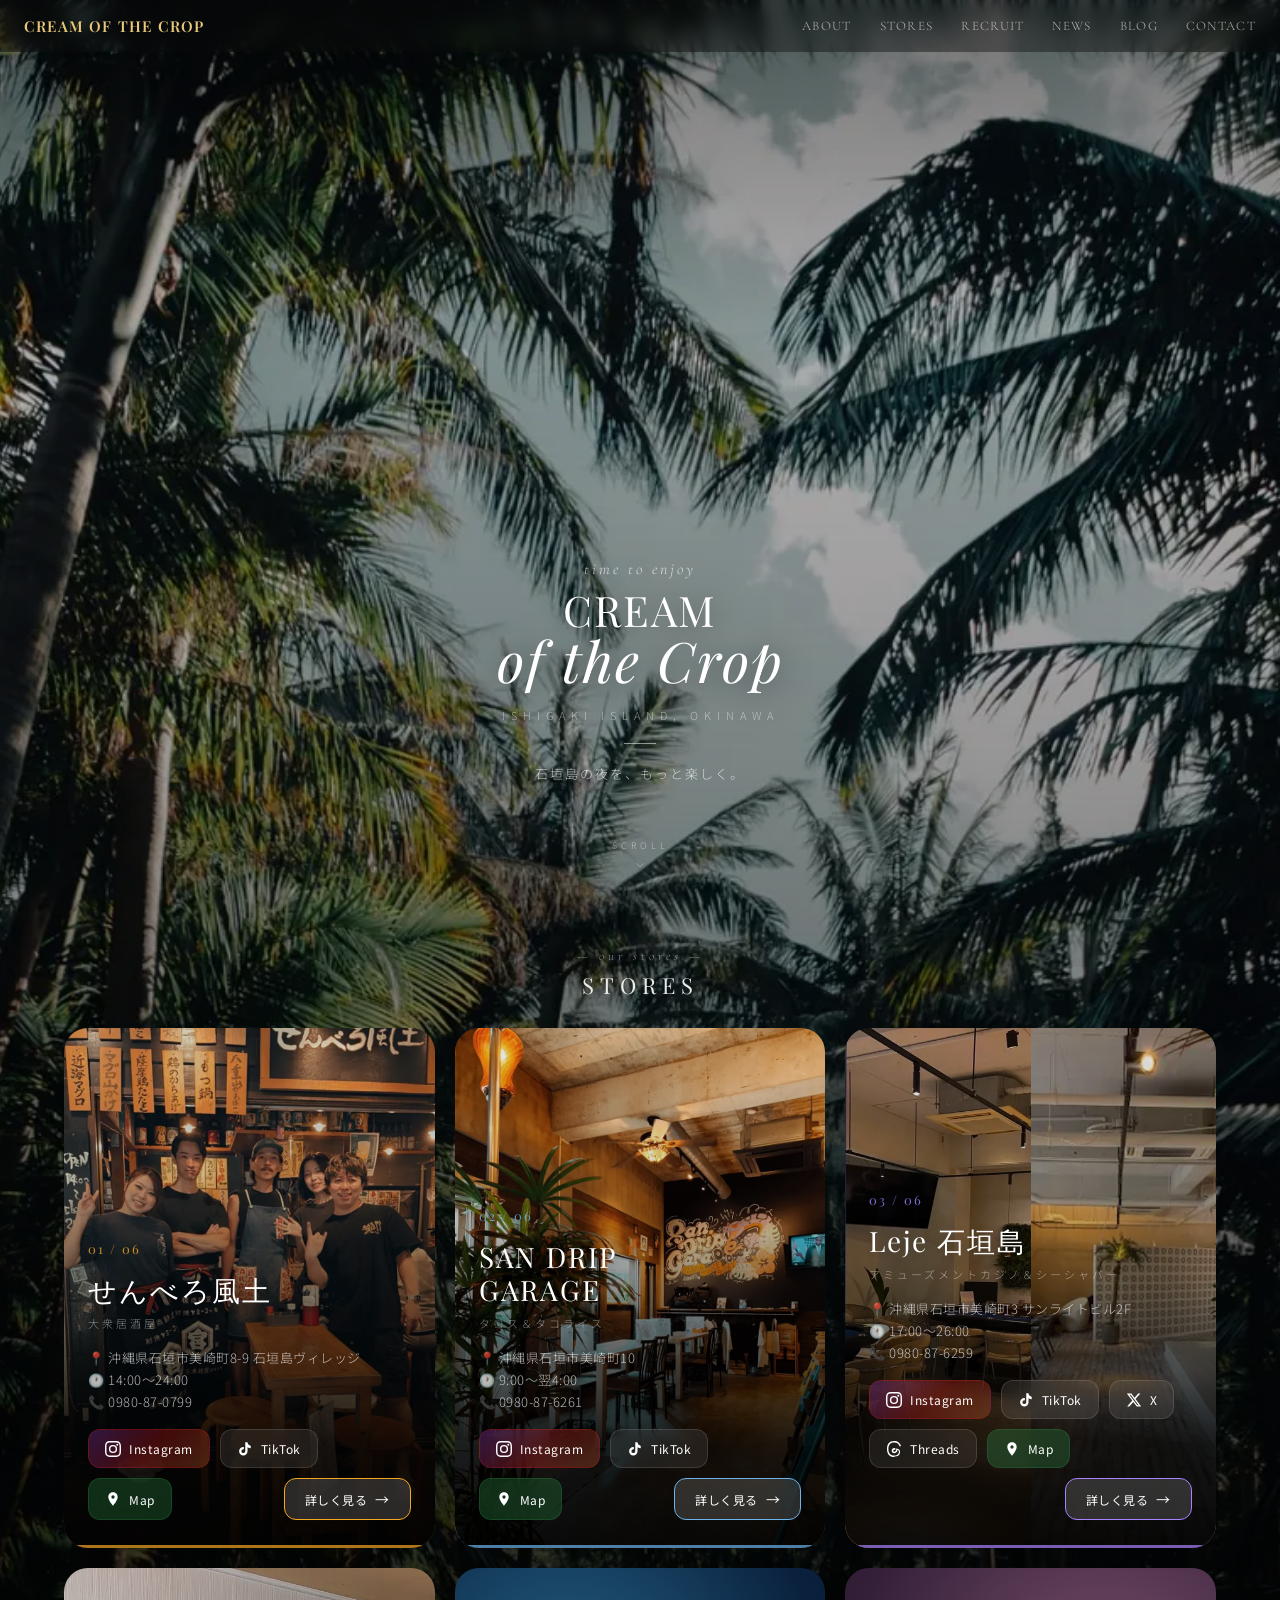
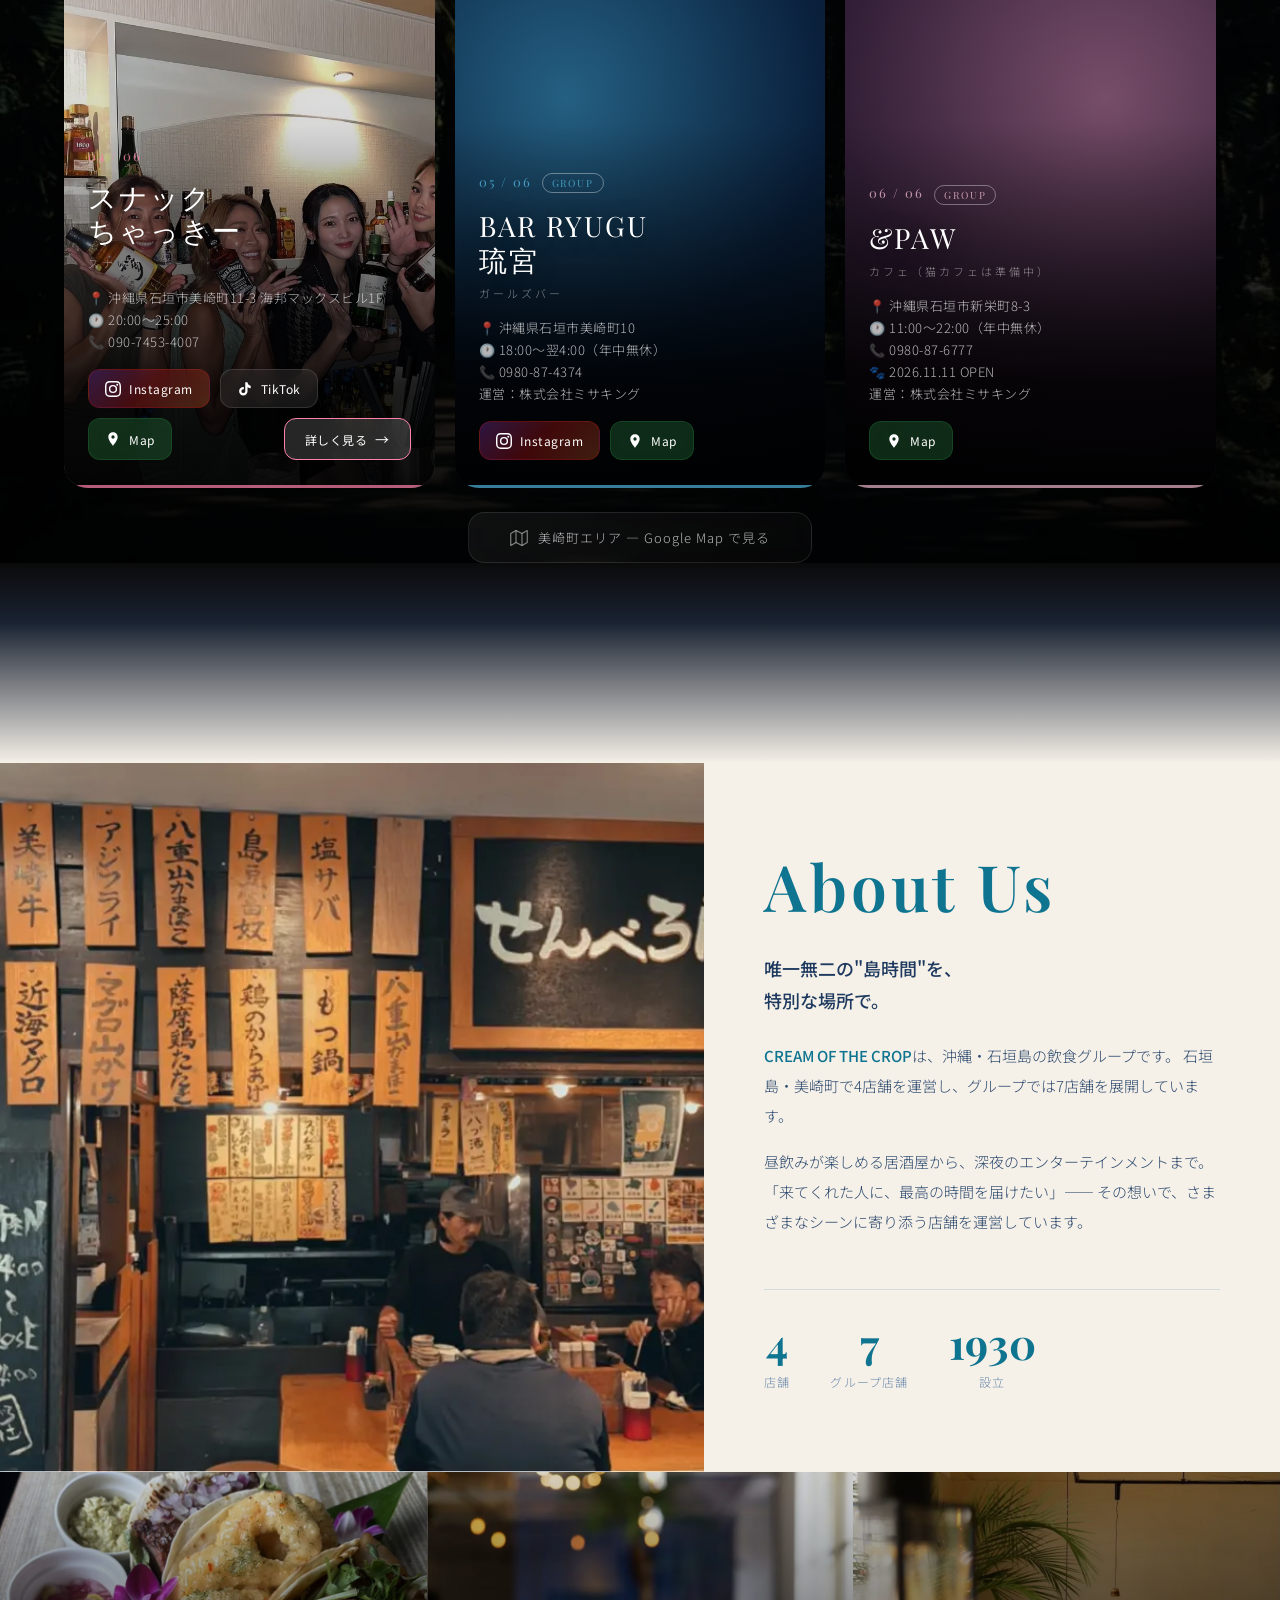
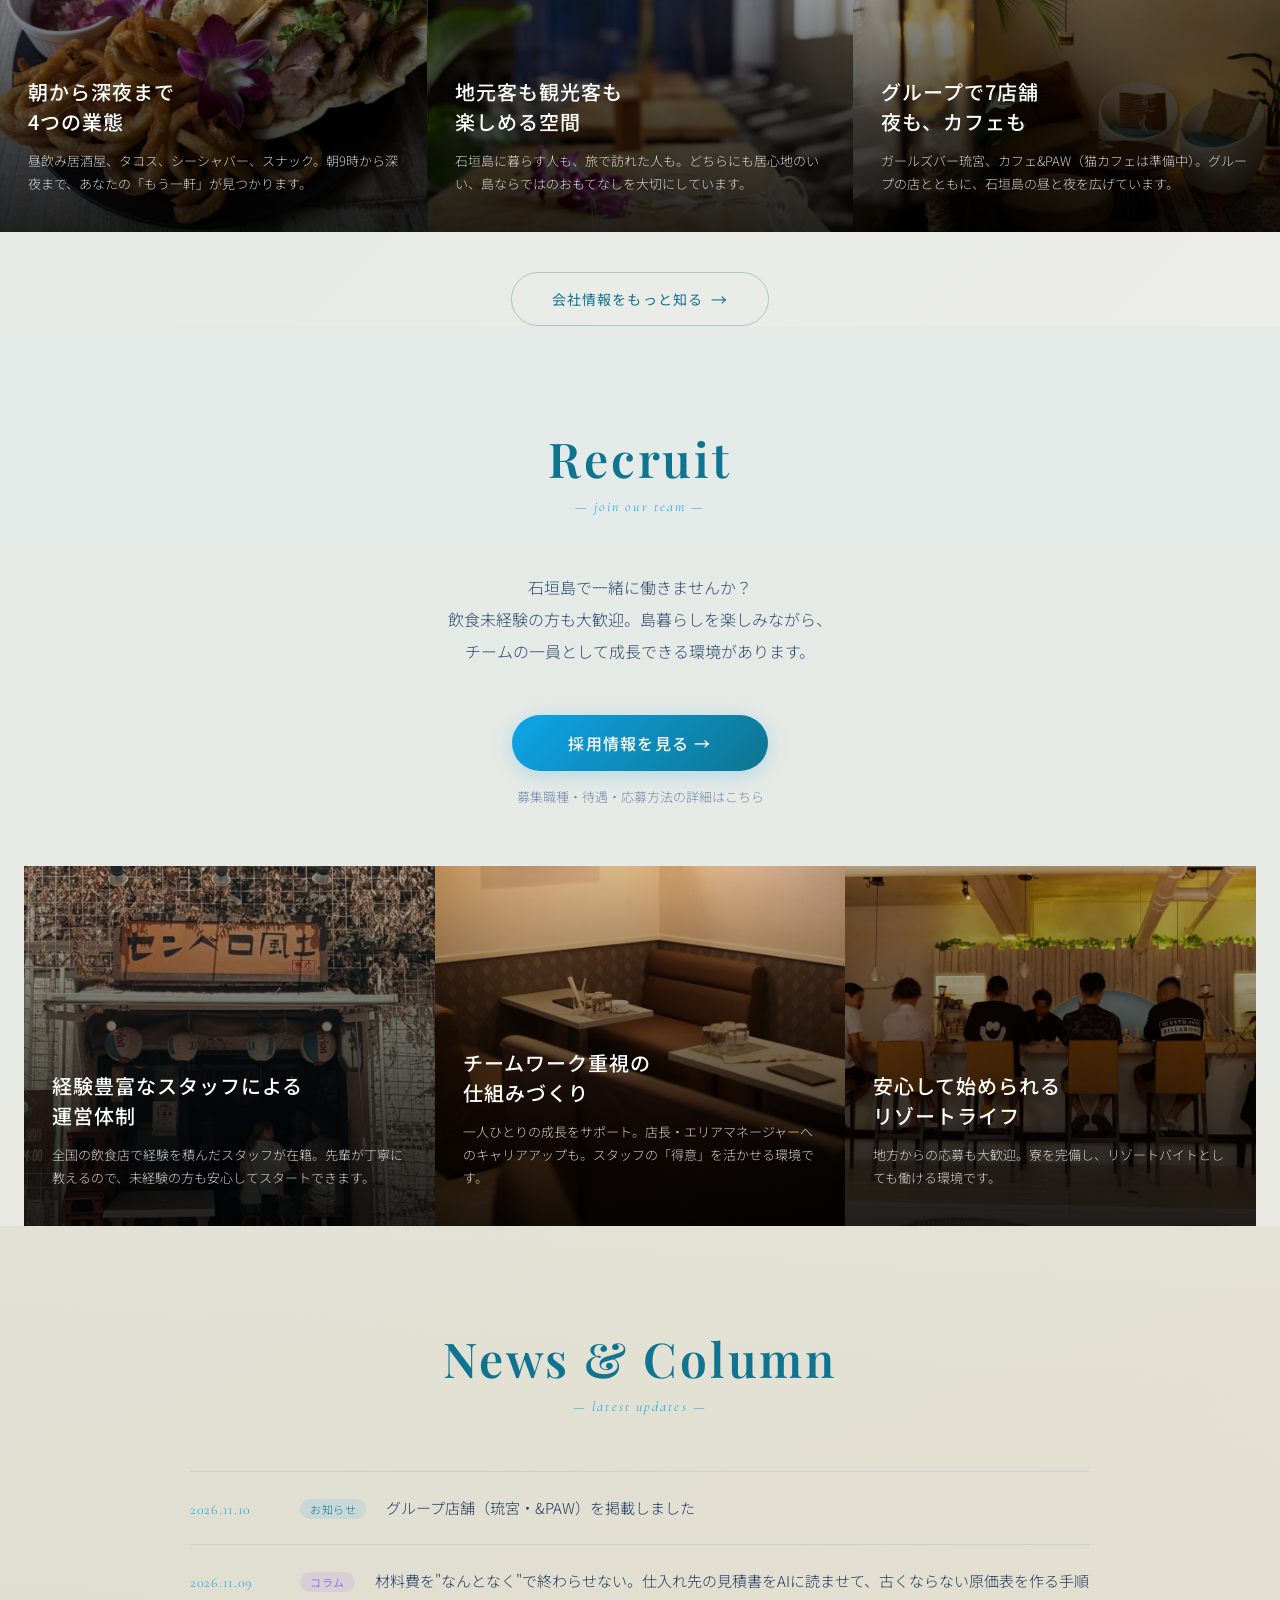
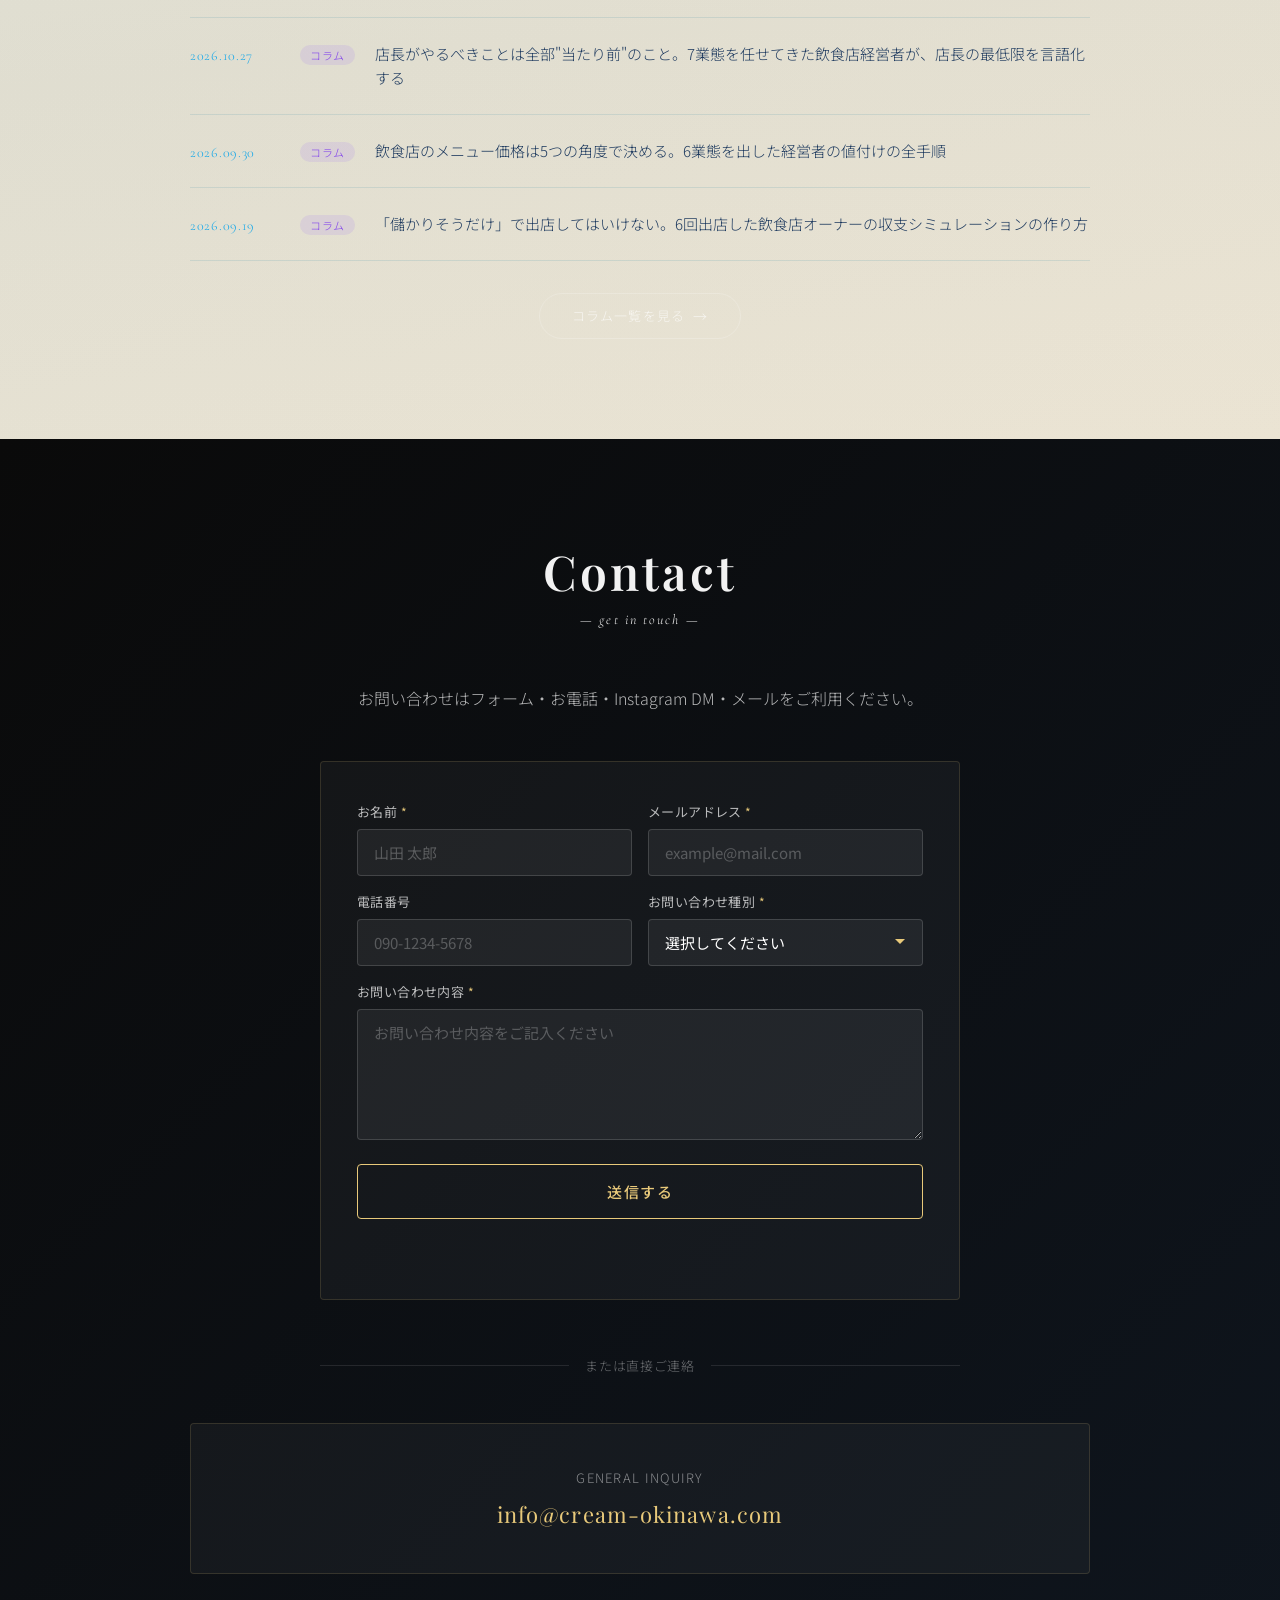
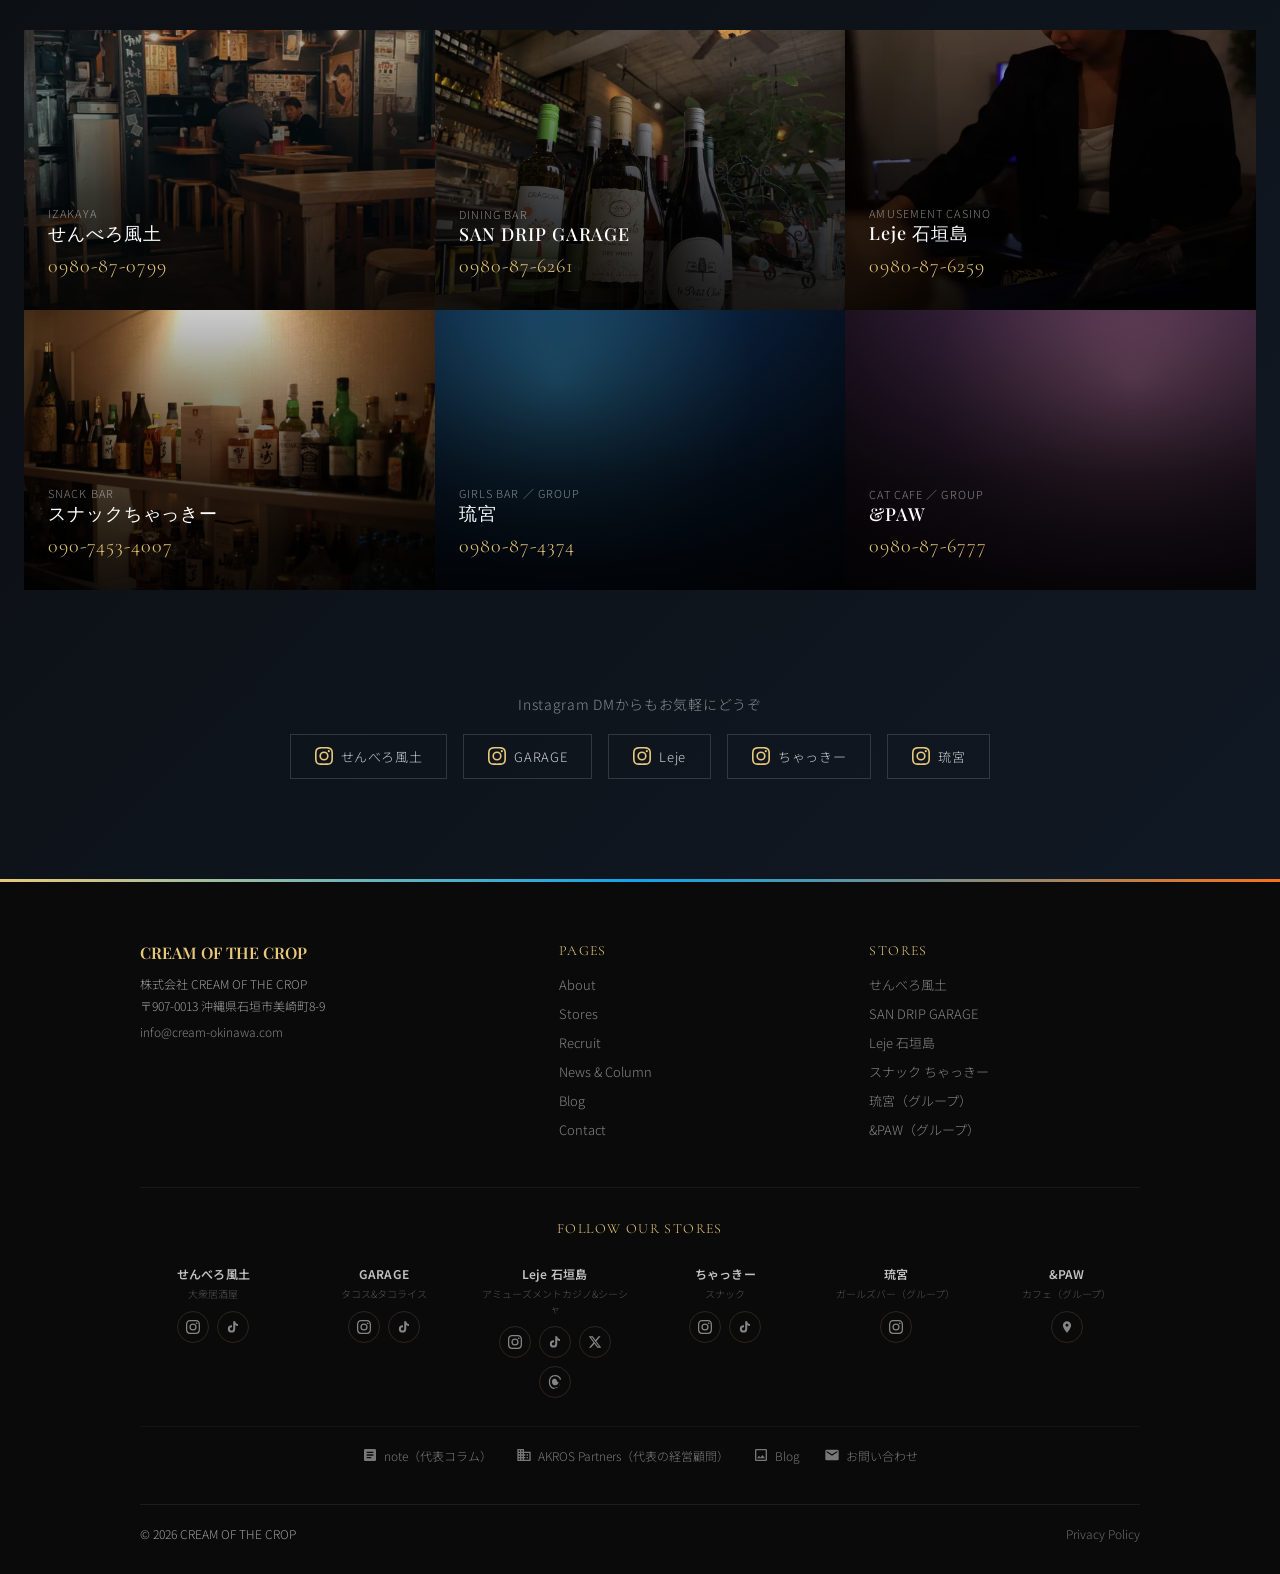
==== commit 3785959b: "店舗情報の食い違いを修正（GARAGE・ちゃっきーの営業時間、ちゃっきー・LejeのTikTok、リンク集の営業時間・電話とグループ店舗、会社概要の店舗一覧にグループ店舗）、&PAWの表記を登録証が届" ====
--- a/index.html
+++ b/index.html
@@ -5,7 +5,7 @@
 <meta name="viewport" content="width=device-width, initial-scale=1.0">
 <title>CREAM OF THE CROP | 石垣島の居酒屋・バー・飲食グループ</title>
 <meta name="description" content="株式会社CREAM OF THE CROP - 沖縄・石垣島 美崎町の飲食グループ。せんべろ風土・SAN DRIP GARAGE・Leje・スナックちゃっきーの4店舗を運営。グループでは琉宮・&amp;PAWを含む7店舗。">
-<meta name="keywords" content="石垣島 居酒屋,石垣島 バー,石垣島 飲食店,沖縄 飲食グループ,美崎町,せんべろ,タコス,シーシャ,スナック,ガールズバー,猫カフェ">
+<meta name="keywords" content="石垣島 居酒屋,石垣島 バー,石垣島 飲食店,沖縄 飲食グループ,美崎町,せんべろ,タコス,シーシャ,スナック,ガールズバー,カフェ">
 <meta name="robots" content="index, follow">
 <link rel="canonical" href="https://cream-okinawa.com/">
 
@@ -277,7 +277,7 @@
       <div class="card-content">
         <div class="card-number">06 / 06<span class="card-group-badge">GROUP</span></div>
         <h3 class="card-store-name">&amp;PAW</h3>
-        <div class="card-store-genre">保護猫カフェ（夜はカフェバー）</div>
+        <div class="card-store-genre">カフェ（猫カフェは準備中）</div>
         <p class="card-desc">📍 沖縄県石垣市新栄町8-3<br>🕐 11:00〜22:00（年中無休）<br>📞 0980-87-6777<br>🐾 2026.11.11 OPEN<br>運営：株式会社ミサキング</p>
         <div class="card-links">
           <a href="https://maps.google.com/?q=&PAW 石垣島 新栄町" target="_blank" rel="noopener" class="card-link-btn map">
@@ -383,8 +383,8 @@
         <div class="feature-card-bg" data-bg="images/about-leje-lounge.webp"></div>
         <div class="feature-card-overlay"></div>
         <div class="feature-card-content">
-          <h3 class="feature-card-title">グループで7店舗<br>夜も、猫カフェも</h3>
-          <p class="feature-card-desc">ガールズバー琉宮、保護猫カフェ&amp;PAW。グループの店とともに、石垣島の昼と夜を広げています。</p>
+          <h3 class="feature-card-title">グループで7店舗<br>夜も、カフェも</h3>
+          <p class="feature-card-desc">ガールズバー琉宮、カフェ&amp;PAW（猫カフェは準備中）。グループの店とともに、石垣島の昼と夜を広げています。</p>
         </div>
       </div>
     </div>
@@ -755,7 +755,7 @@
       </div>
       <div class="site-footer__store">
         <div class="site-footer__store-name">&amp;PAW</div>
-        <div class="site-footer__store-type">保護猫カフェ（グループ）</div>
+        <div class="site-footer__store-type">カフェ（グループ）</div>
         <div class="site-footer__store-links">
           <a href="https://maps.google.com/?q=%26PAW+石垣島+新栄町" target="_blank" rel="noopener" aria-label="&amp;PAW 地図" title="Map">
             <svg role="img" aria-label="Map" viewBox="0 0 24 24"><path d="M12 2C8.13 2 5 5.13 5 9c0 5.25 7 13 7 13s7-7.75 7-13c0-3.87-3.13-7-7-7zm0 9.5a2.5 2.5 0 110-5 2.5 2.5 0 010 5z"/></svg>
--- a/css/style.css
+++ b/css/style.css
@@ -82,7 +82,7 @@
   background: rgba(10, 10, 10, 0.4);
   backdrop-filter: blur(8px);
   -webkit-backdrop-filter: blur(8px);
-  transition: background 0.3s, box-shadow 0.3s, backdrop-filter 0.3s;
+  transition: background 0.3s, box-shadow 0.3s;
 }
 
 .header--scrolled {
@@ -1173,6 +1173,9 @@
 
 /* Message */
 .about-message { max-width: 680px; margin: 0 auto; }
+.about-message__photo { width: 240px; margin: 0 auto 40px; text-align: center; }
+.about-message__photo img { display: block; width: 100%; height: auto; aspect-ratio: 4 / 5; object-fit: cover; border-radius: 4px; }
+.about-message__photo figcaption { margin-top: 14px; font-size: 13px; color: var(--text-mid); letter-spacing: 0.15em; }
 .about-message__text { text-align: center; }
 .about-message__text p { font-size: 15px; color: var(--text-mid); line-height: 2.2; margin-bottom: 20px; }
 .about-message__text p:last-child { margin-bottom: 0; }
@@ -1351,6 +1354,8 @@
 .recruit-cta__btn--primary:hover { transform: translateY(-3px); box-shadow: 0 8px 32px rgba(14,165,233,0.3); opacity: 1; }
 .recruit-cta__btn--outline { border: 1px solid var(--white-20); color: var(--white); background: transparent; }
 .recruit-cta__btn--outline:hover { border-color: var(--gold); color: var(--gold); opacity: 1; }
+.recruit-cta__btn--line { background: #06C755; color: #fff; border: none; }
+.recruit-cta__btn--line:hover { transform: translateY(-3px); box-shadow: 0 8px 32px rgba(6,199,85,0.35); opacity: 1; color: #fff; }
 
 /* FAQ */
 .faq-list { max-width: 720px; margin: 0 auto; display: flex; flex-direction: column; gap: 0; }
@@ -1536,6 +1541,13 @@
 }
 
 @media (max-width: 768px) {
+  /* スマホはぼかし効果を外して濃い背景で代用（スクロールのカクつき対策） */
+  .header, .header--scrolled, .header--sub, .card-link-btn, .card-detail-btn, .map-link { backdrop-filter: none; -webkit-backdrop-filter: none; }
+  .header { background: rgba(10,10,10,0.75); }
+  .header--scrolled, .header--sub { background: rgba(10,10,10,0.95); }
+  .card-link-btn { background: rgba(30,30,30,0.7); }
+  .card-detail-btn { background: rgba(30,30,30,0.75); }
+  .map-link { background: rgba(255,255,255,0.06); }
   /* Index */
   .about-split { grid-template-columns: 1fr; min-height: auto; }
   .about-photo { height: 300px; }
@@ -1543,12 +1555,15 @@
   .about-body .section-title { text-align: center !important; }
   .about-stats-row { justify-content: space-around; }
   .about-stat-number { font-size: 32px; }
-  .feature-cards { grid-template-columns: 1fr; }
-  .feature-card { min-height: 280px; }
+  /* 特長・採用のカードと店舗の電話はスマホで横にスワイプ（次のカードの端を見せる） */
+  .feature-cards, .contact-stores { display: flex; overflow-x: auto; scroll-snap-type: x mandatory; gap: 10px; padding: 0 20px; scroll-padding: 0 20px; scrollbar-width: none; -webkit-overflow-scrolling: touch; }
+  .resort-section .feature-cards, .contact-stores { margin-left: -20px; margin-right: -20px; }
+  .feature-cards::-webkit-scrollbar, .contact-stores::-webkit-scrollbar { display: none; }
+  .feature-card { flex: 0 0 82%; min-height: 320px; scroll-snap-align: start; border-radius: 12px; }
+  .contact-store { flex: 0 0 62%; scroll-snap-align: start; border-radius: 12px; }
   .resort-section { padding: 60px 20px; }
   .news-item { flex-wrap: wrap; gap: 8px 12px; }
   .news-title { width: 100%; font-size: 14px; }
-  .contact-stores { grid-template-columns: 1fr; }
   .contact-store { min-height: 200px; }
   .contact-form { padding: 28px 20px; }
   .contact-form__row { grid-template-columns: 1fr; }
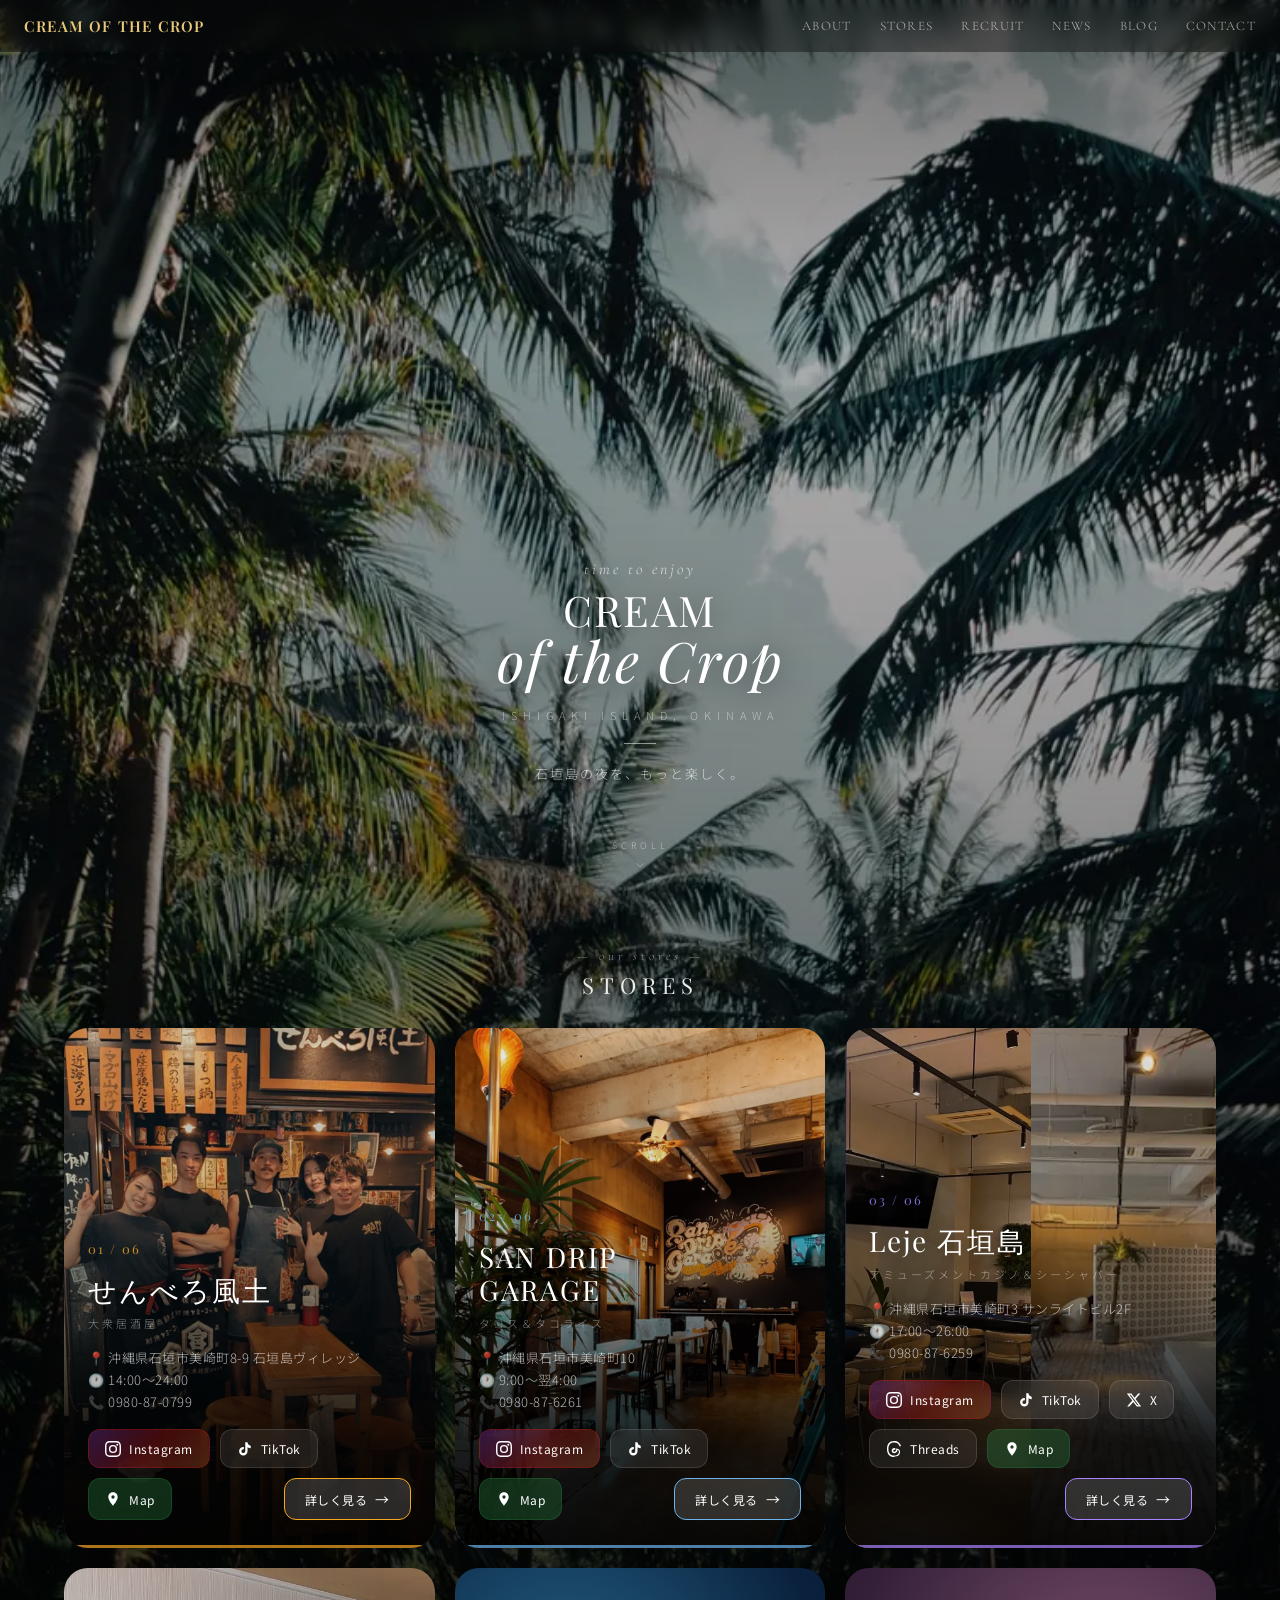
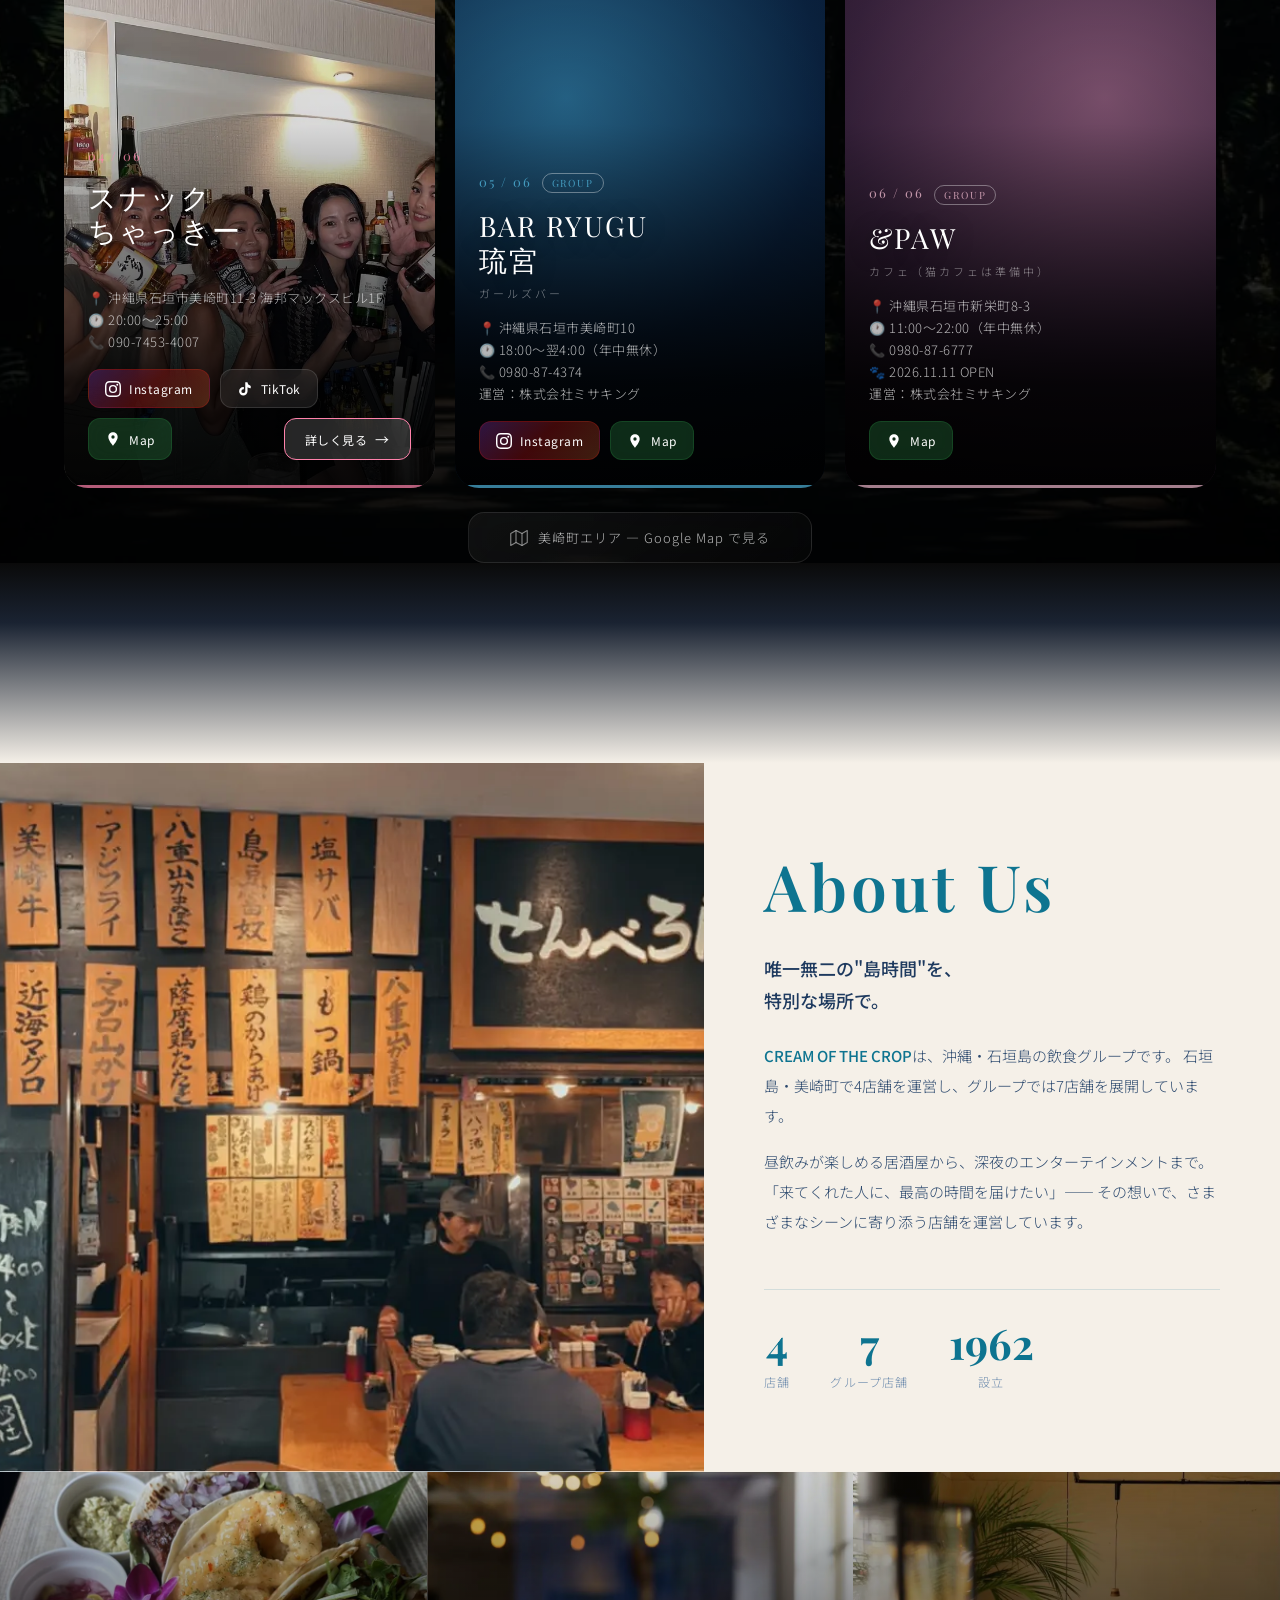
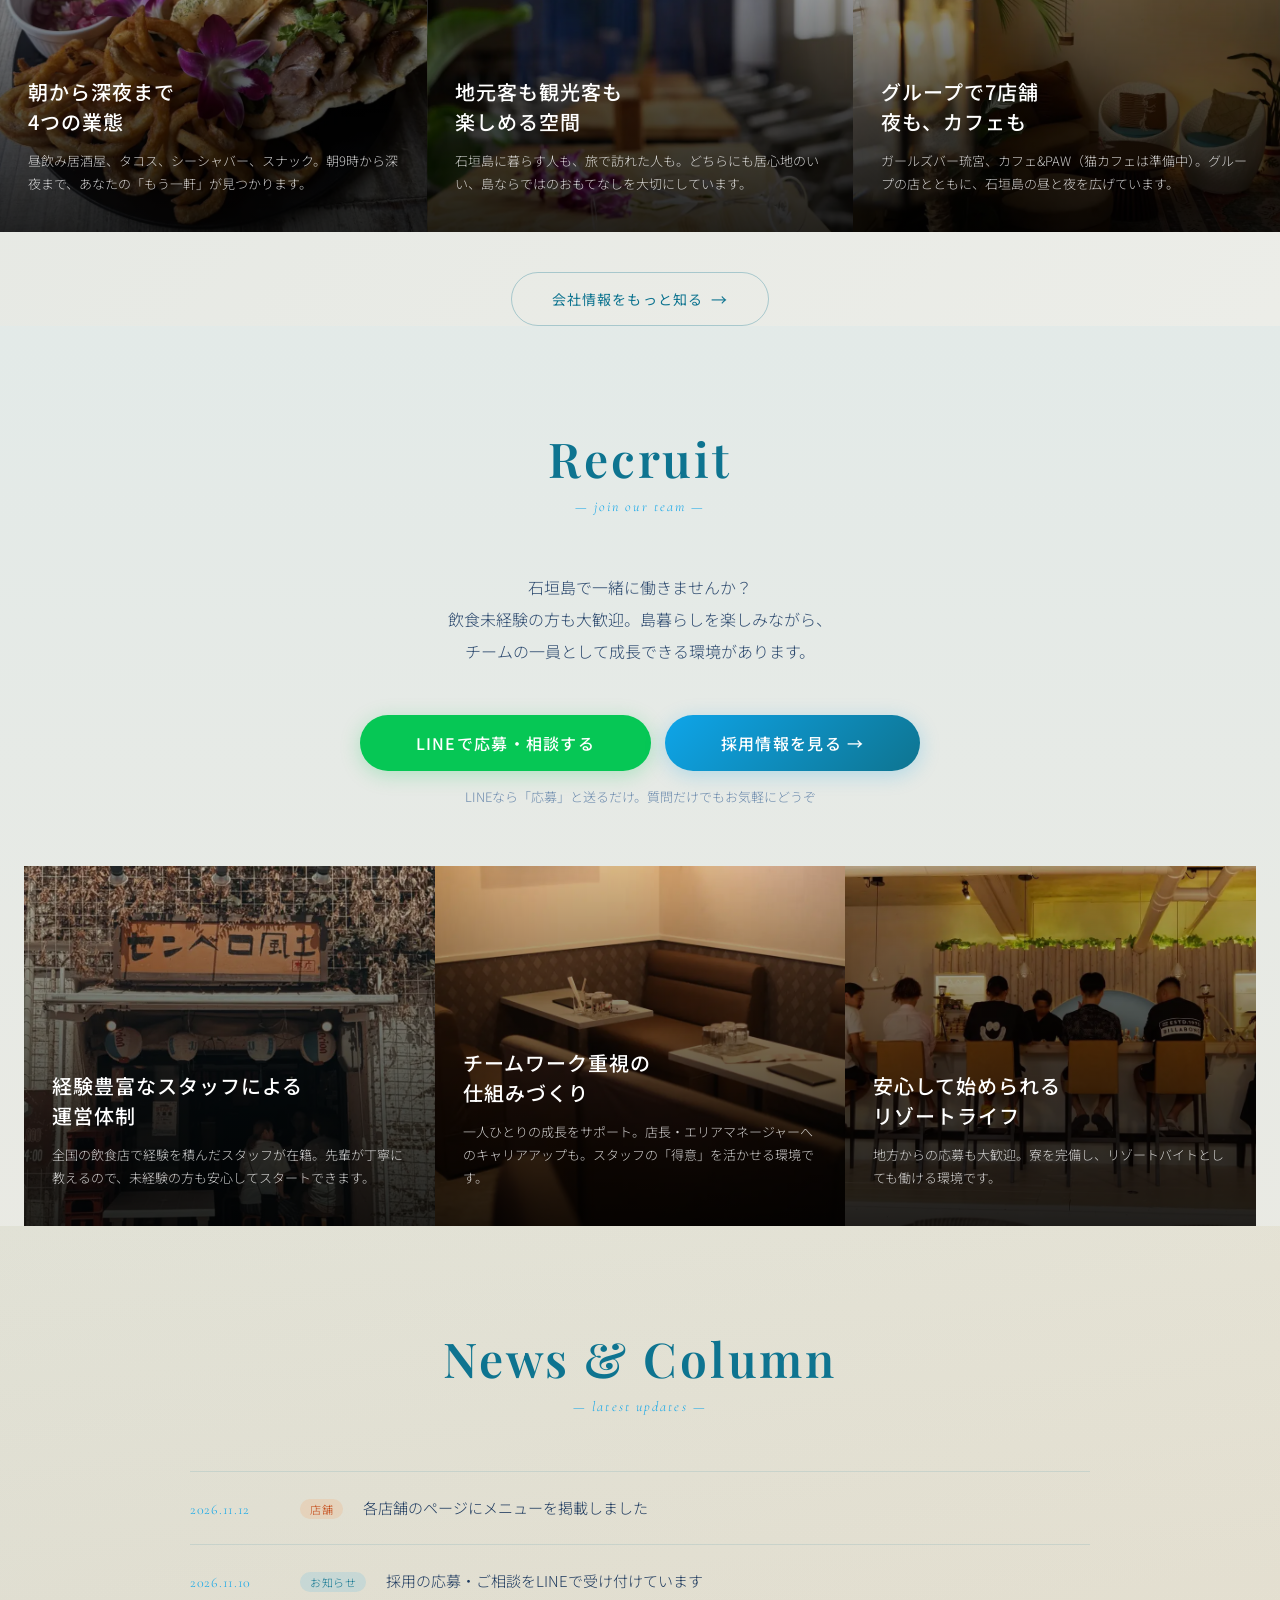
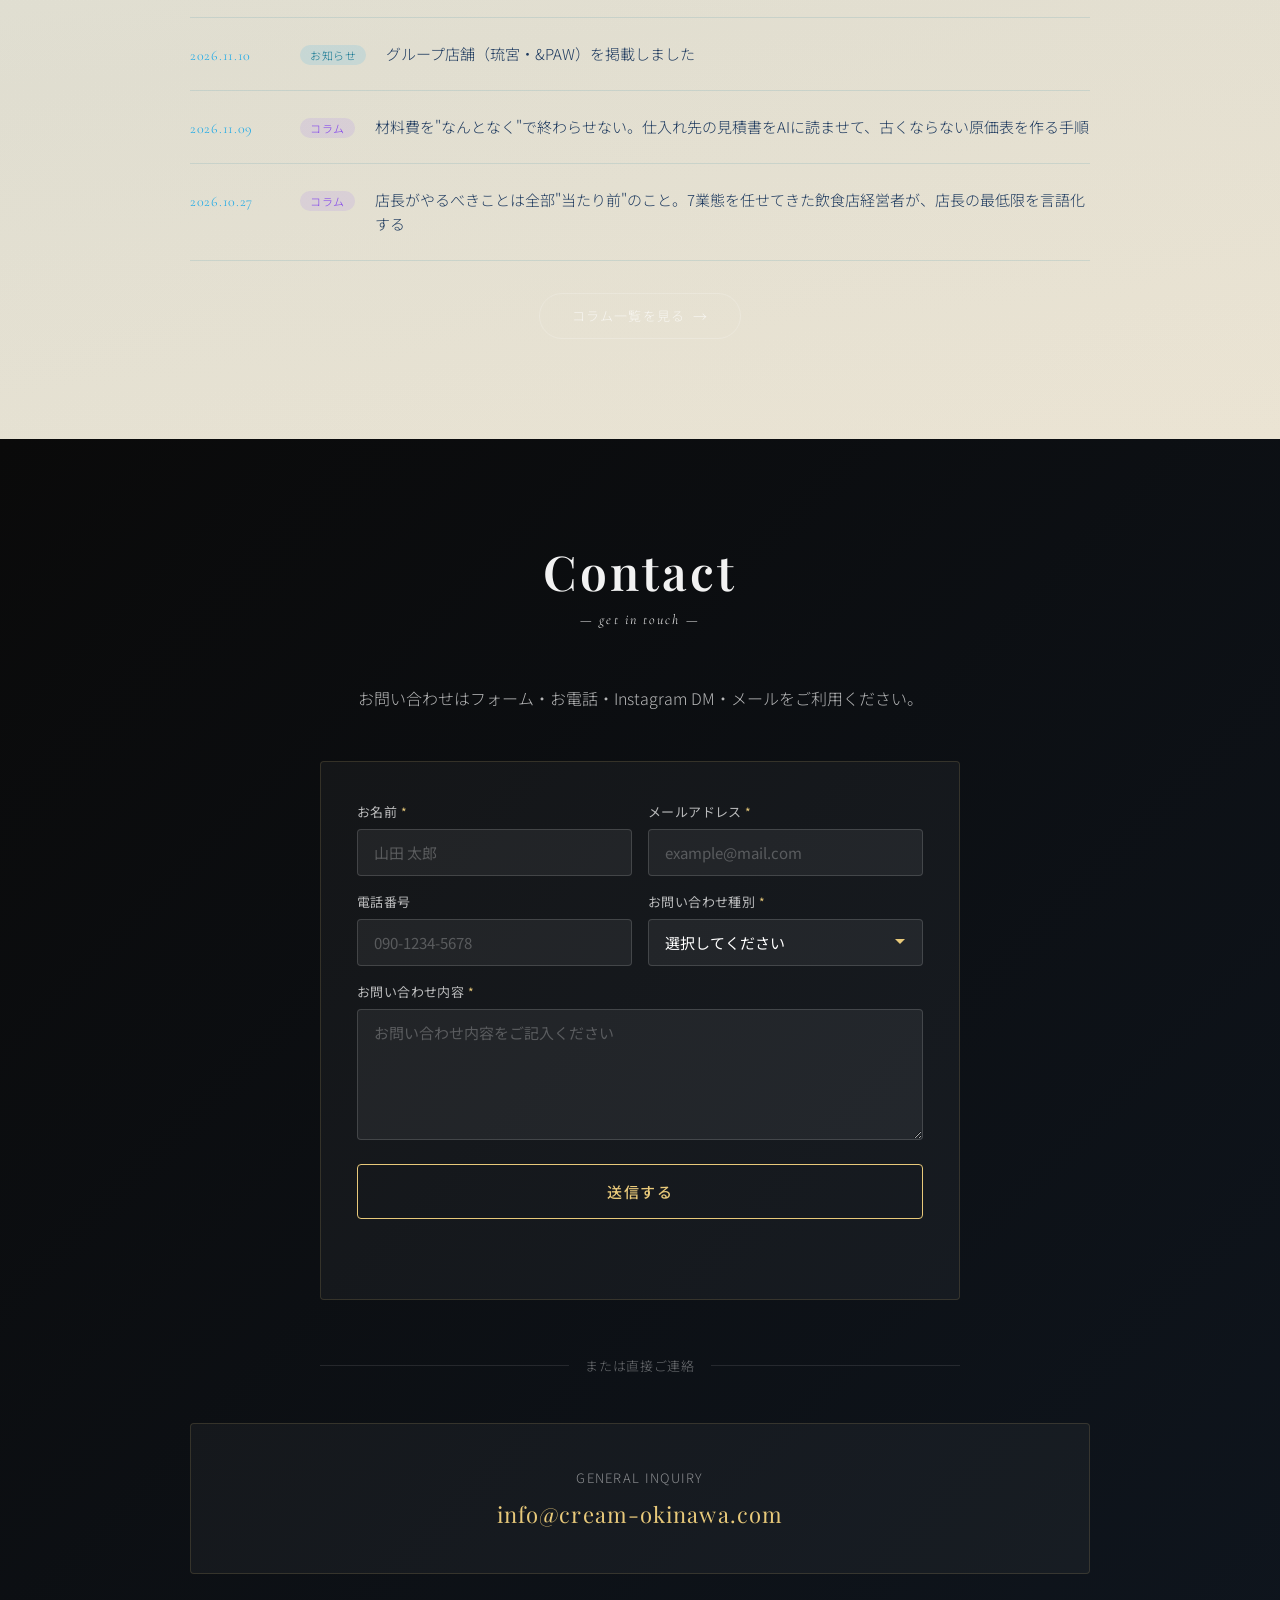
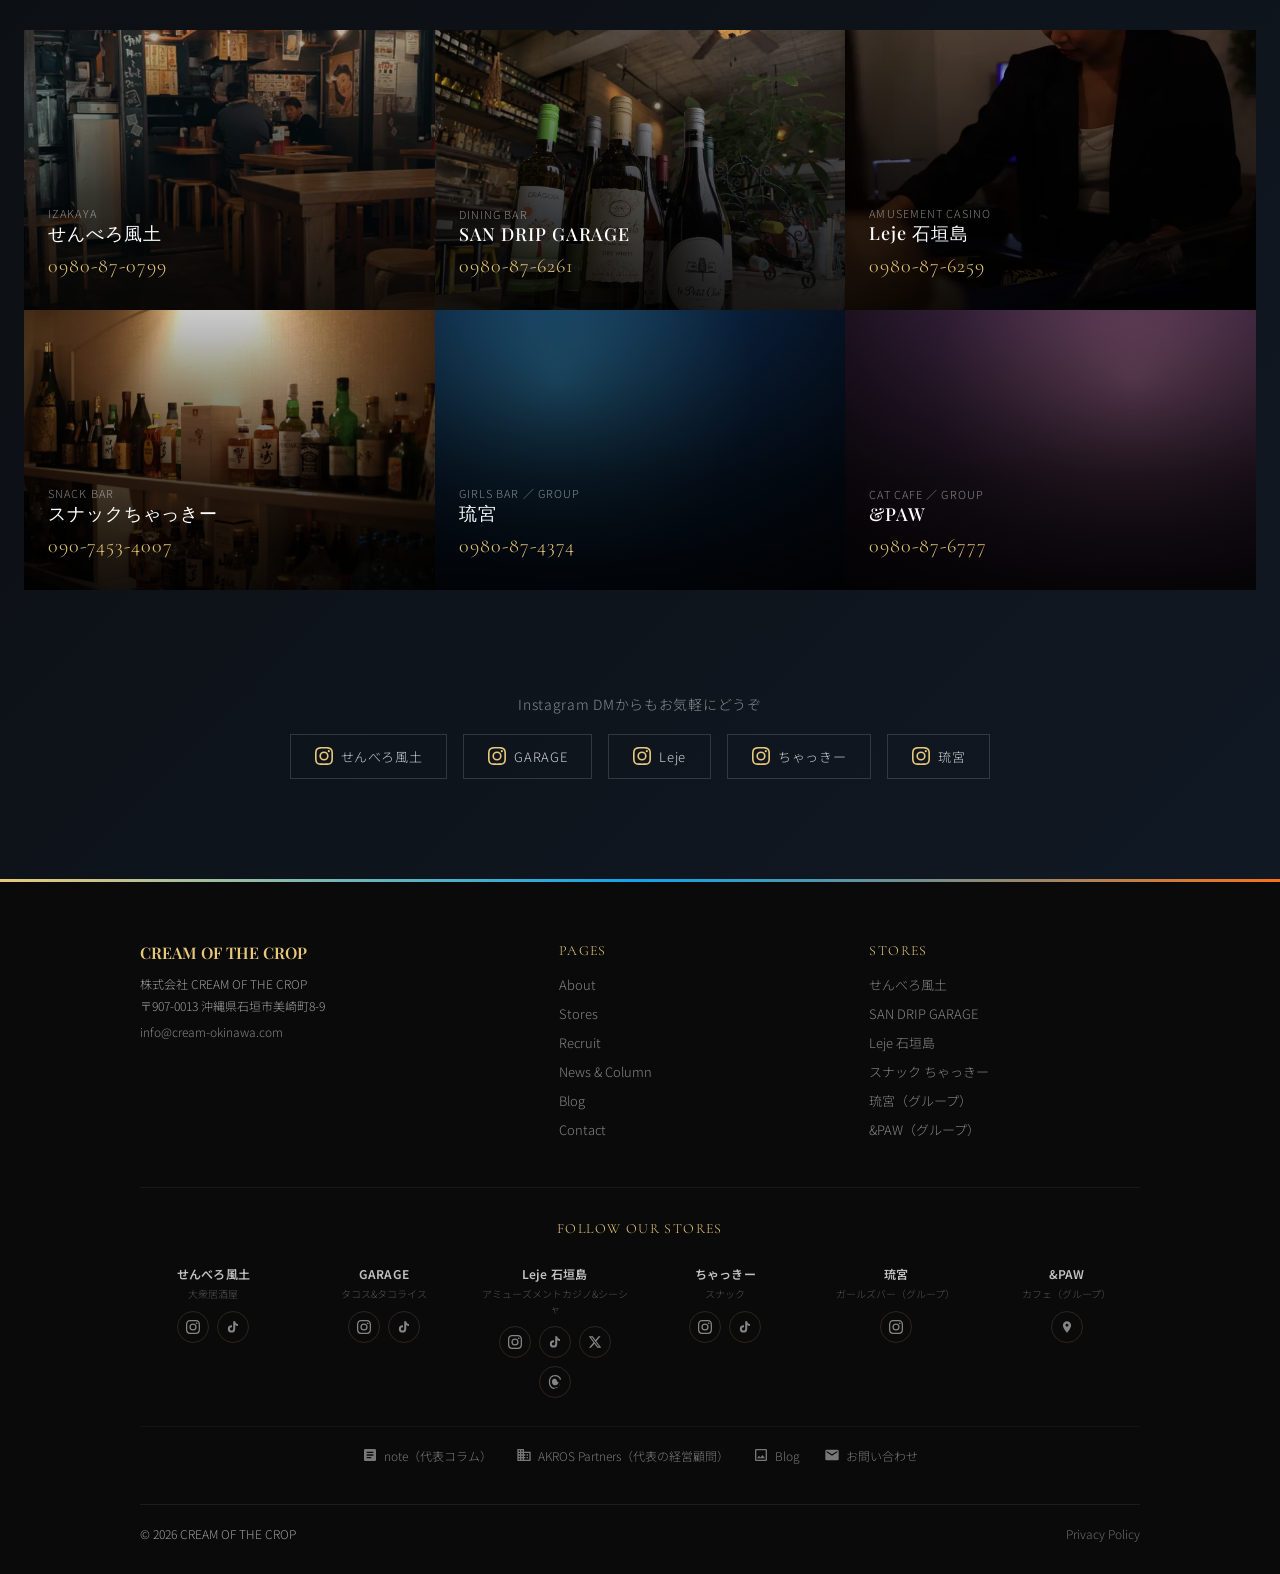
==== commit adf84415: "トップの採用欄にLINEで応募ボタン、電話・LINE・SNS・地図のクリック計測（js/track.js・店ごと）、リンク集にGA4、お知らせ2件、サイトマップの更新日 Co-Authored-By:" ====
--- a/index.html
+++ b/index.html
@@ -412,8 +412,11 @@
     </p>
 
     <div class="recruit-cta">
-      <a href="recruit.html" class="recruit-btn">採用情報を見る &rarr;</a>
-      <p class="recruit-note">募集職種・待遇・応募方法の詳細はこちら</p>
+      <div class="recruit-btns">
+        <a href="https://lin.ee/791hZX4" target="_blank" rel="noopener" class="recruit-btn recruit-btn--line">LINEで応募・相談する</a>
+        <a href="recruit.html" class="recruit-btn">採用情報を見る &rarr;</a>
+      </div>
+      <p class="recruit-note">LINEなら「応募」と送るだけ。質問だけでもお気軽にどうぞ</p>
     </div>
   </div>
 
@@ -455,6 +458,16 @@
     <div class="news-list">
       <!-- NEWS_START -->
       <div class="news-item">
+        <span class="news-date">2026.11.12</span>
+        <span class="news-tag news-tag--store">店舗</span>
+        <span class="news-title">各店舗のページにメニューを掲載しました</span>
+      </div>
+      <div class="news-item">
+        <span class="news-date">2026.11.10</span>
+        <span class="news-tag news-tag--info">お知らせ</span>
+        <span class="news-title">採用の応募・ご相談をLINEで受け付けています</span>
+      </div>
+      <div class="news-item">
         <span class="news-date">2026.11.10</span>
         <span class="news-tag news-tag--info">お知らせ</span>
         <span class="news-title">グループ店舗（琉宮・&amp;PAW）を掲載しました</span>
@@ -468,16 +481,6 @@
         <span class="news-date">2026.10.27</span>
         <span class="news-tag news-tag--column">コラム</span>
         <a href="https://note.com/naoya6939/n/nc4716e63fc74" target="_blank" rel="noopener" class="news-title news-link">店長がやるべきことは全部&quot;当たり前&quot;のこと。7業態を任せてきた飲食店経営者が、店長の最低限を言語化する</a>
-      </div>
-      <div class="news-item">
-        <span class="news-date">2026.09.30</span>
-        <span class="news-tag news-tag--column">コラム</span>
-        <a href="https://note.com/naoya6939/n/n0cb2ebf62bc2" target="_blank" rel="noopener" class="news-title news-link">飲食店のメニュー価格は5つの角度で決める。6業態を出した経営者の値付けの全手順</a>
-      </div>
-      <div class="news-item">
-        <span class="news-date">2026.09.19</span>
-        <span class="news-tag news-tag--column">コラム</span>
-        <a href="https://note.com/naoya6939/n/n548554d58ac2" target="_blank" rel="noopener" class="news-title news-link">「儲かりそうだけ」で出店してはいけない。6回出店した飲食店オーナーの収支シミュレーションの作り方</a>
       </div>
       <!-- NEWS_END -->
     </div>
@@ -794,5 +797,6 @@
 
 <script src="js/main.js"></script>
 
+<script src="js/track.js" defer></script>
 </body>
 </html>
--- a/css/style.css
+++ b/css/style.css
@@ -908,6 +908,10 @@
 .recruit-btn:hover {
   transform: translateY(-3px); box-shadow: 0 8px 32px rgba(14, 165, 233, 0.35);
 }
+.recruit-btns { display: flex; justify-content: center; gap: 14px; flex-wrap: wrap; }
+.recruit-btn--line { background: #06C755; box-shadow: 0 4px 20px rgba(6,199,85,0.25); }
+.recruit-btn--line:hover { box-shadow: 0 8px 32px rgba(6,199,85,0.35); }
+@media (max-width: 768px) { .recruit-btns .recruit-btn { width: 100%; max-width: 320px; padding: 16px 24px; } }
 .recruit-note { text-align: center; font-size: 13px; color: #6b8aad; margin-top: 16px; }
 
 /* ===== 15. Contact Section (Index) ===== */
@@ -1747,3 +1751,35 @@
   inset: 0;
   z-index: 1;
 }
+
+/* ===== 店舗ページのメニュー（scripts/build_menus.py で生成） ===== */
+.menu-system { max-width: 720px; margin: 0 auto 40px; border: 1px solid var(--white-15); border-radius: 12px; padding: 8px 24px; }
+.menu-system > div { display: flex; justify-content: space-between; align-items: baseline; gap: 16px; padding: 12px 0; border-bottom: 1px solid var(--white-10); }
+.menu-system > div:last-child { border-bottom: 0; }
+.menu-system dt { font-size: 15px; color: var(--white-90); }
+.menu-system dd { margin: 0; text-align: right; font-family: 'Playfair Display', serif; font-size: 18px; color: var(--store-accent, #e8c97a); }
+.menu-system dd small { display: block; font-family: 'Noto Sans JP', sans-serif; font-size: 12px; color: var(--white-50); }
+.menu-system__note { font-size: 12px; color: var(--white-50); justify-content: center !important; text-align: center; }
+.menu-heading { text-align: center; font-size: 13px; letter-spacing: 0.3em; color: var(--store-accent, #e8c97a); font-weight: 400; margin-bottom: 16px; }
+.menu-picks { list-style: none; display: grid; grid-template-columns: repeat(4, 1fr); gap: 12px; margin: 0 auto 40px; max-width: 960px; }
+.menu-picks li { border: 1px solid var(--white-15); border-radius: 12px; padding: 18px 16px; display: flex; flex-direction: column; justify-content: space-between; gap: 10px; background: var(--white-05); }
+.menu-picks__name { font-size: 14px; color: var(--white-90); line-height: 1.6; }
+.menu-picks__price { font-family: 'Playfair Display', serif; font-size: 18px; color: var(--store-accent, #e8c97a); }
+.menu-cats { display: grid; grid-template-columns: 1fr 1fr; gap: 10px 20px; max-width: 960px; margin: 0 auto; align-items: start; }
+.menu-cat { border-bottom: 1px solid var(--white-10); }
+.menu-cat summary { list-style: none; cursor: pointer; display: flex; justify-content: space-between; align-items: center; padding: 14px 4px; font-size: 15px; color: var(--white-90); -webkit-tap-highlight-color: transparent; }
+.menu-cat summary::-webkit-details-marker { display: none; }
+.menu-cat summary span { margin-left: auto; font-size: 12px; color: var(--white-50); }
+.menu-cat summary::after { content: '+'; color: var(--store-accent, #e8c97a); font-size: 18px; margin-left: 12px; }
+.menu-cat[open] summary::after { content: '−'; }
+.menu-list { list-style: none; padding: 0 4px 14px; }
+.menu-list li { display: flex; justify-content: space-between; gap: 16px; padding: 7px 0; font-size: 14px; color: var(--white-70); border-top: 1px dashed var(--white-10); }
+.menu-list li:first-child { border-top: 0; }
+.menu-list__price { white-space: nowrap; color: var(--white-90); font-variant-numeric: tabular-nums; }
+.menu-notes { list-style: none; max-width: 960px; margin: 28px auto 0; font-size: 12px; color: var(--white-50); line-height: 1.9; }
+.menu-notes li::before { content: '※'; }
+@media (max-width: 768px) {
+  .menu-picks { grid-template-columns: 1fr 1fr; }
+  .menu-cats { grid-template-columns: 1fr; }
+  .menu-system { padding: 4px 16px; }
+}
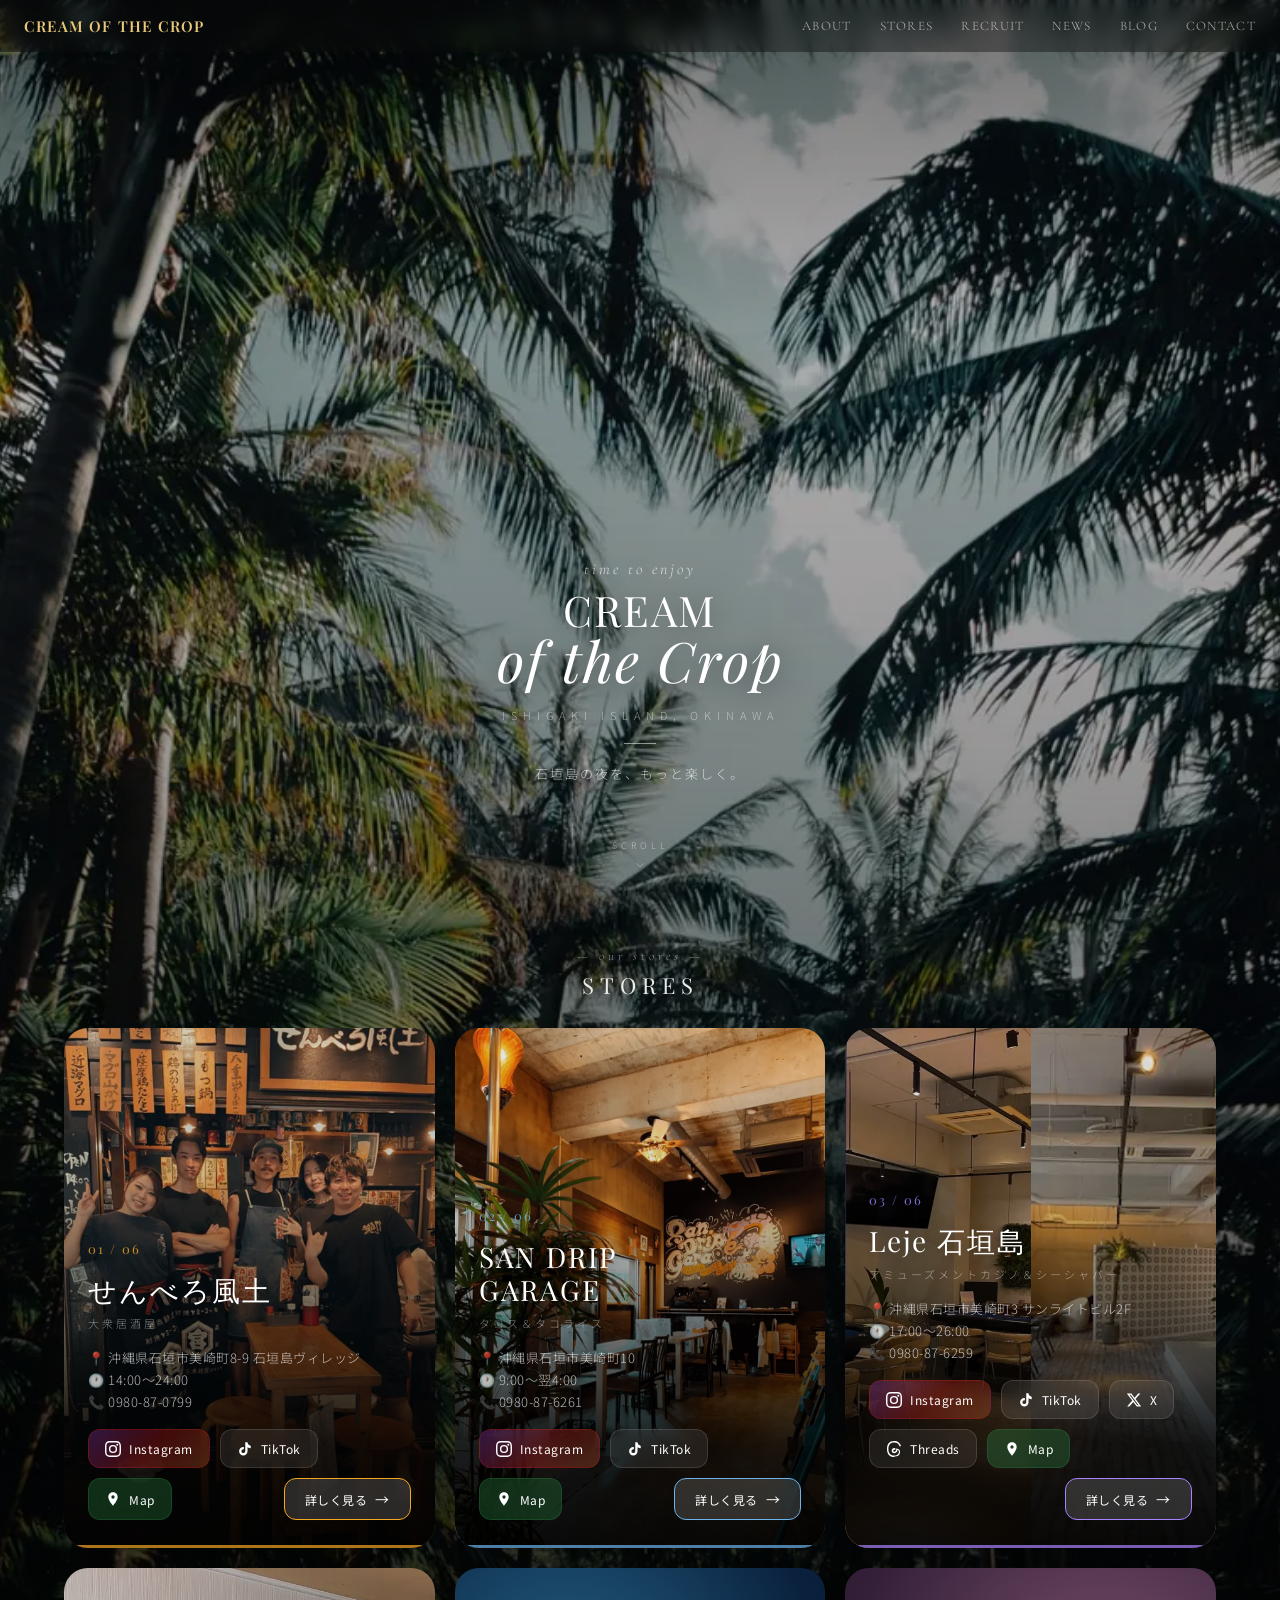
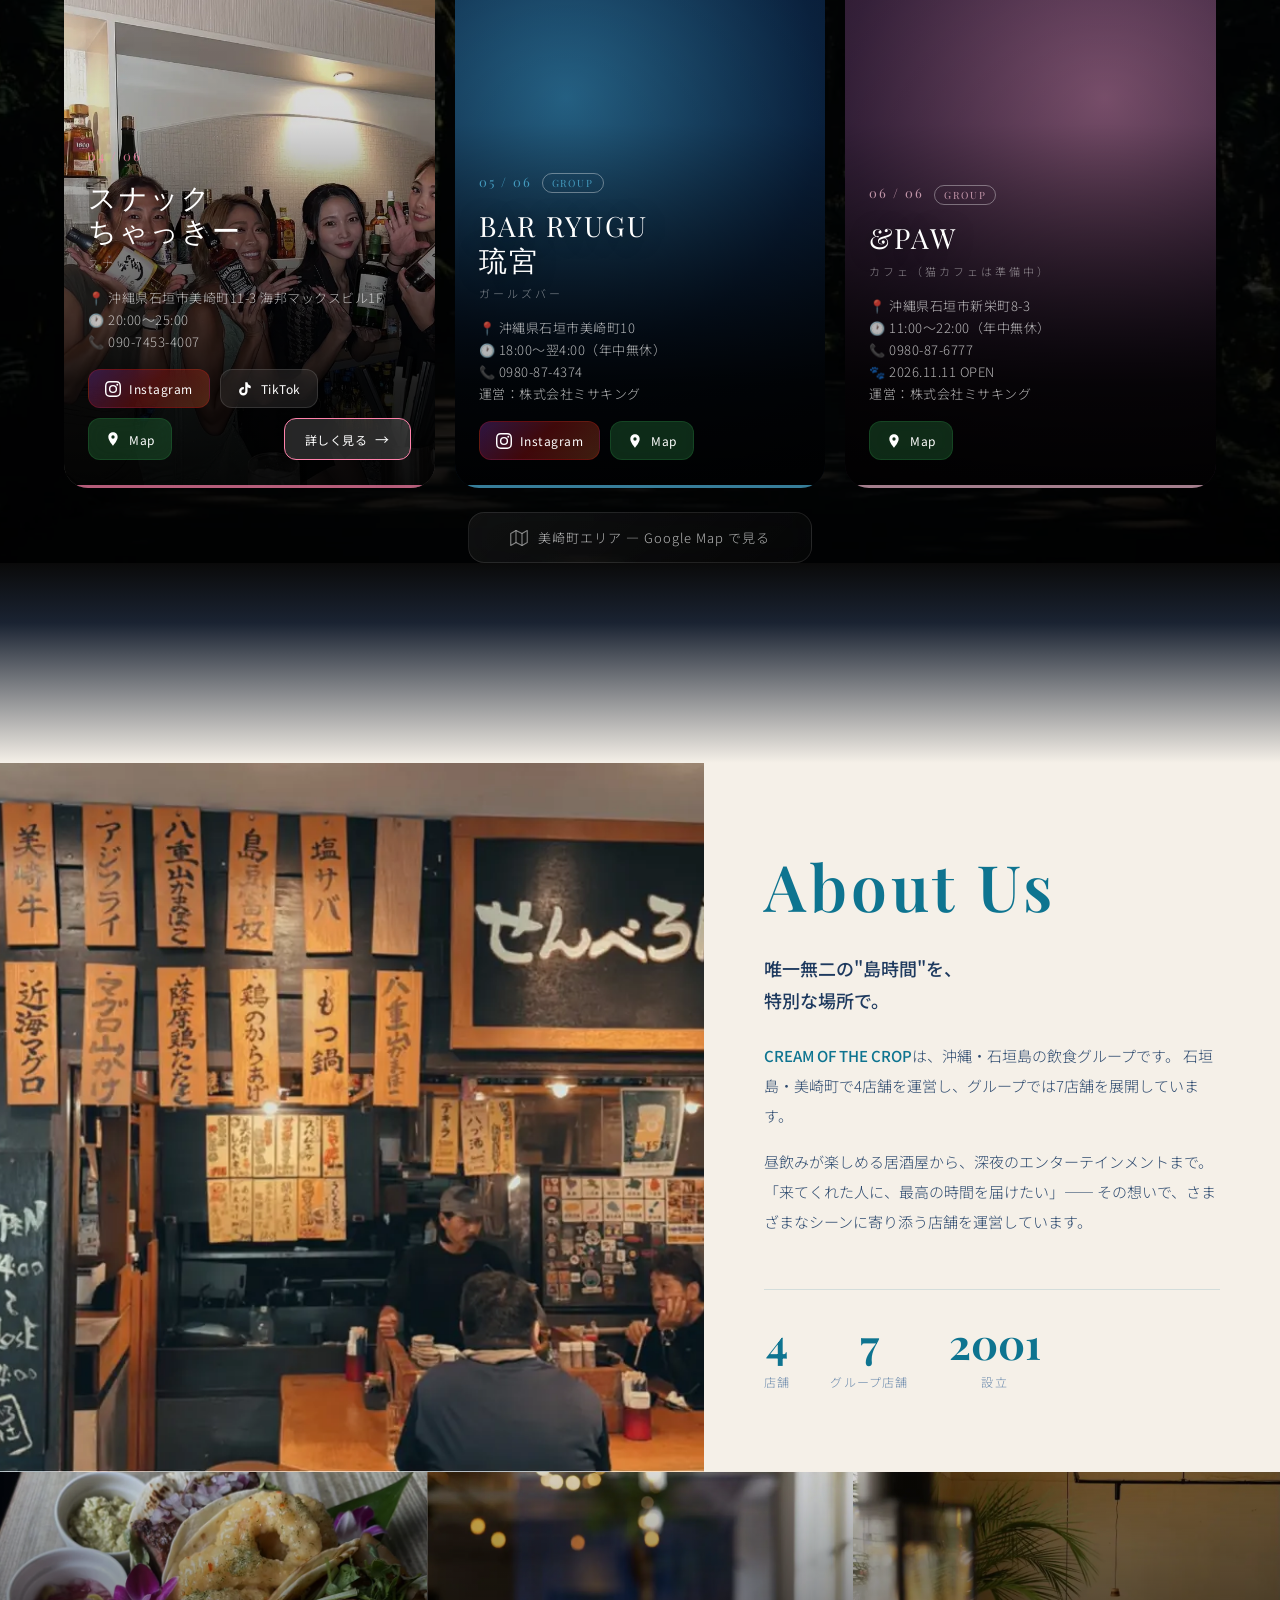
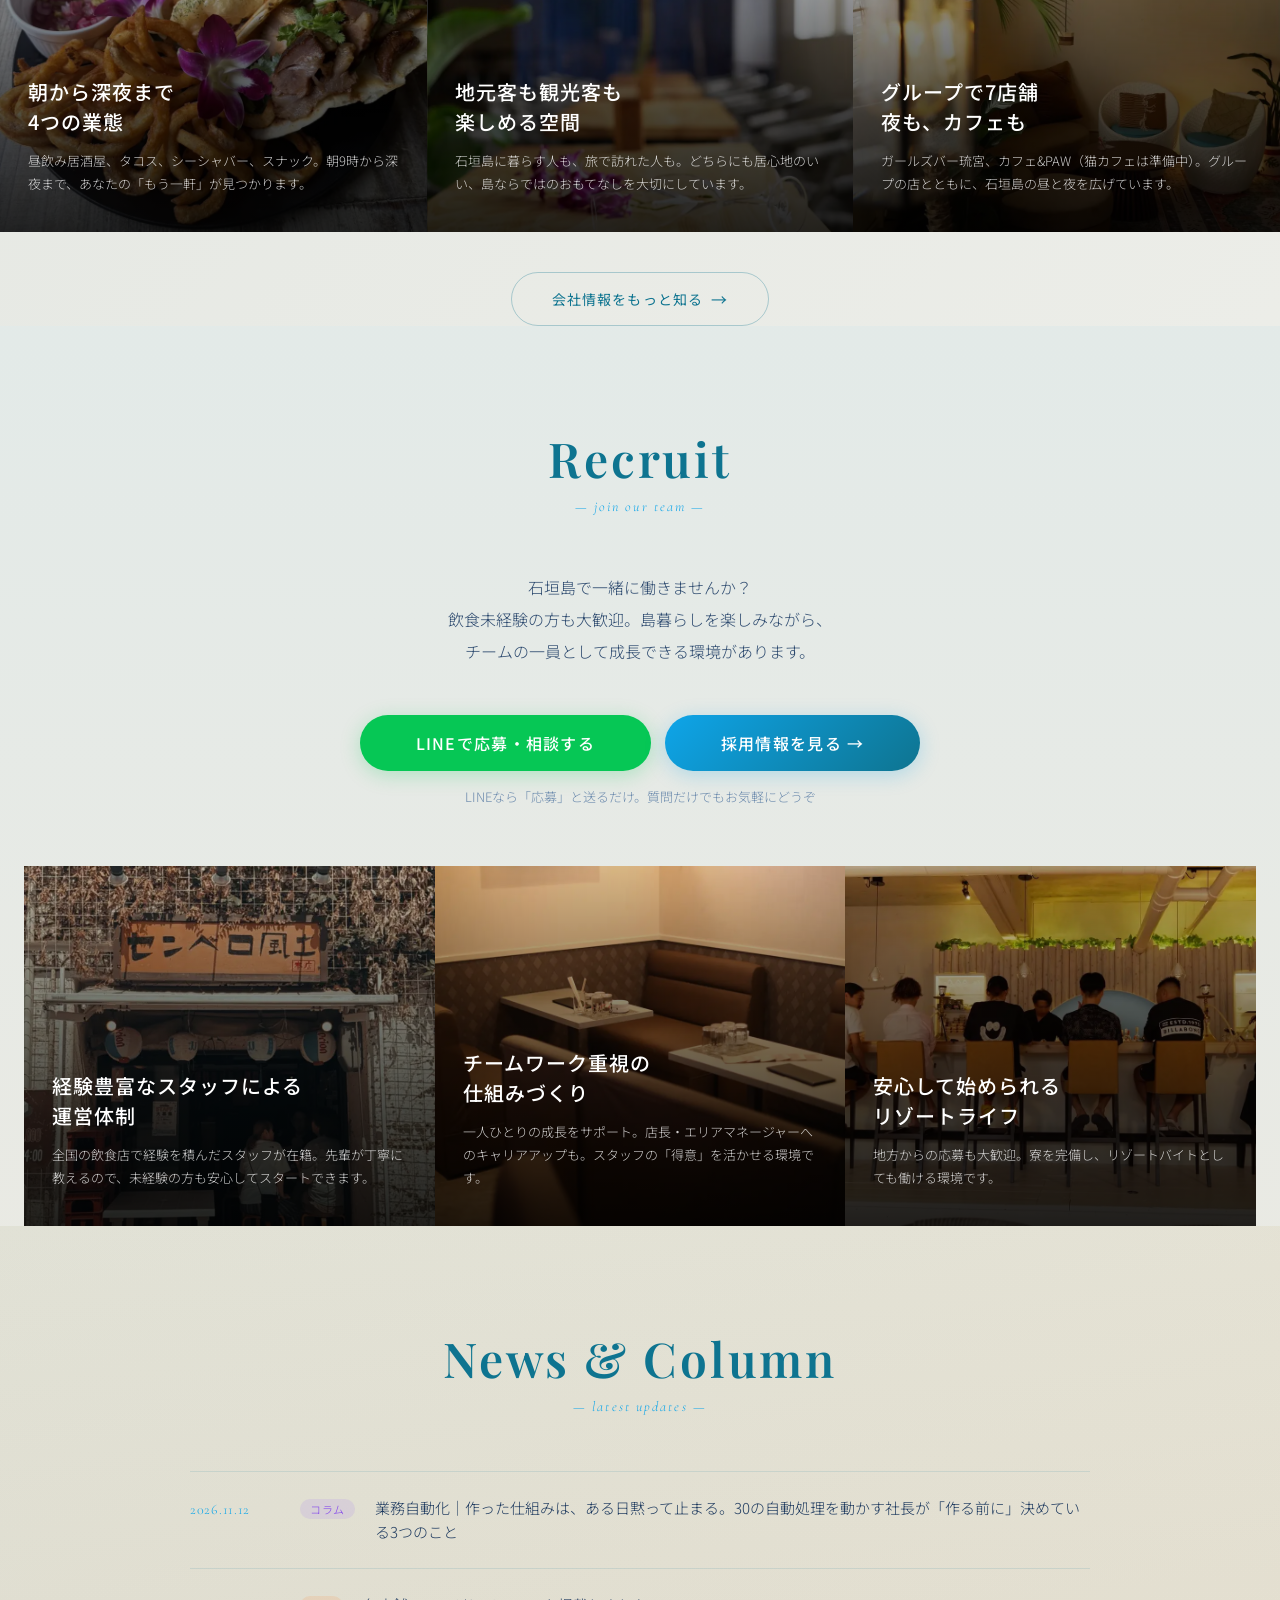
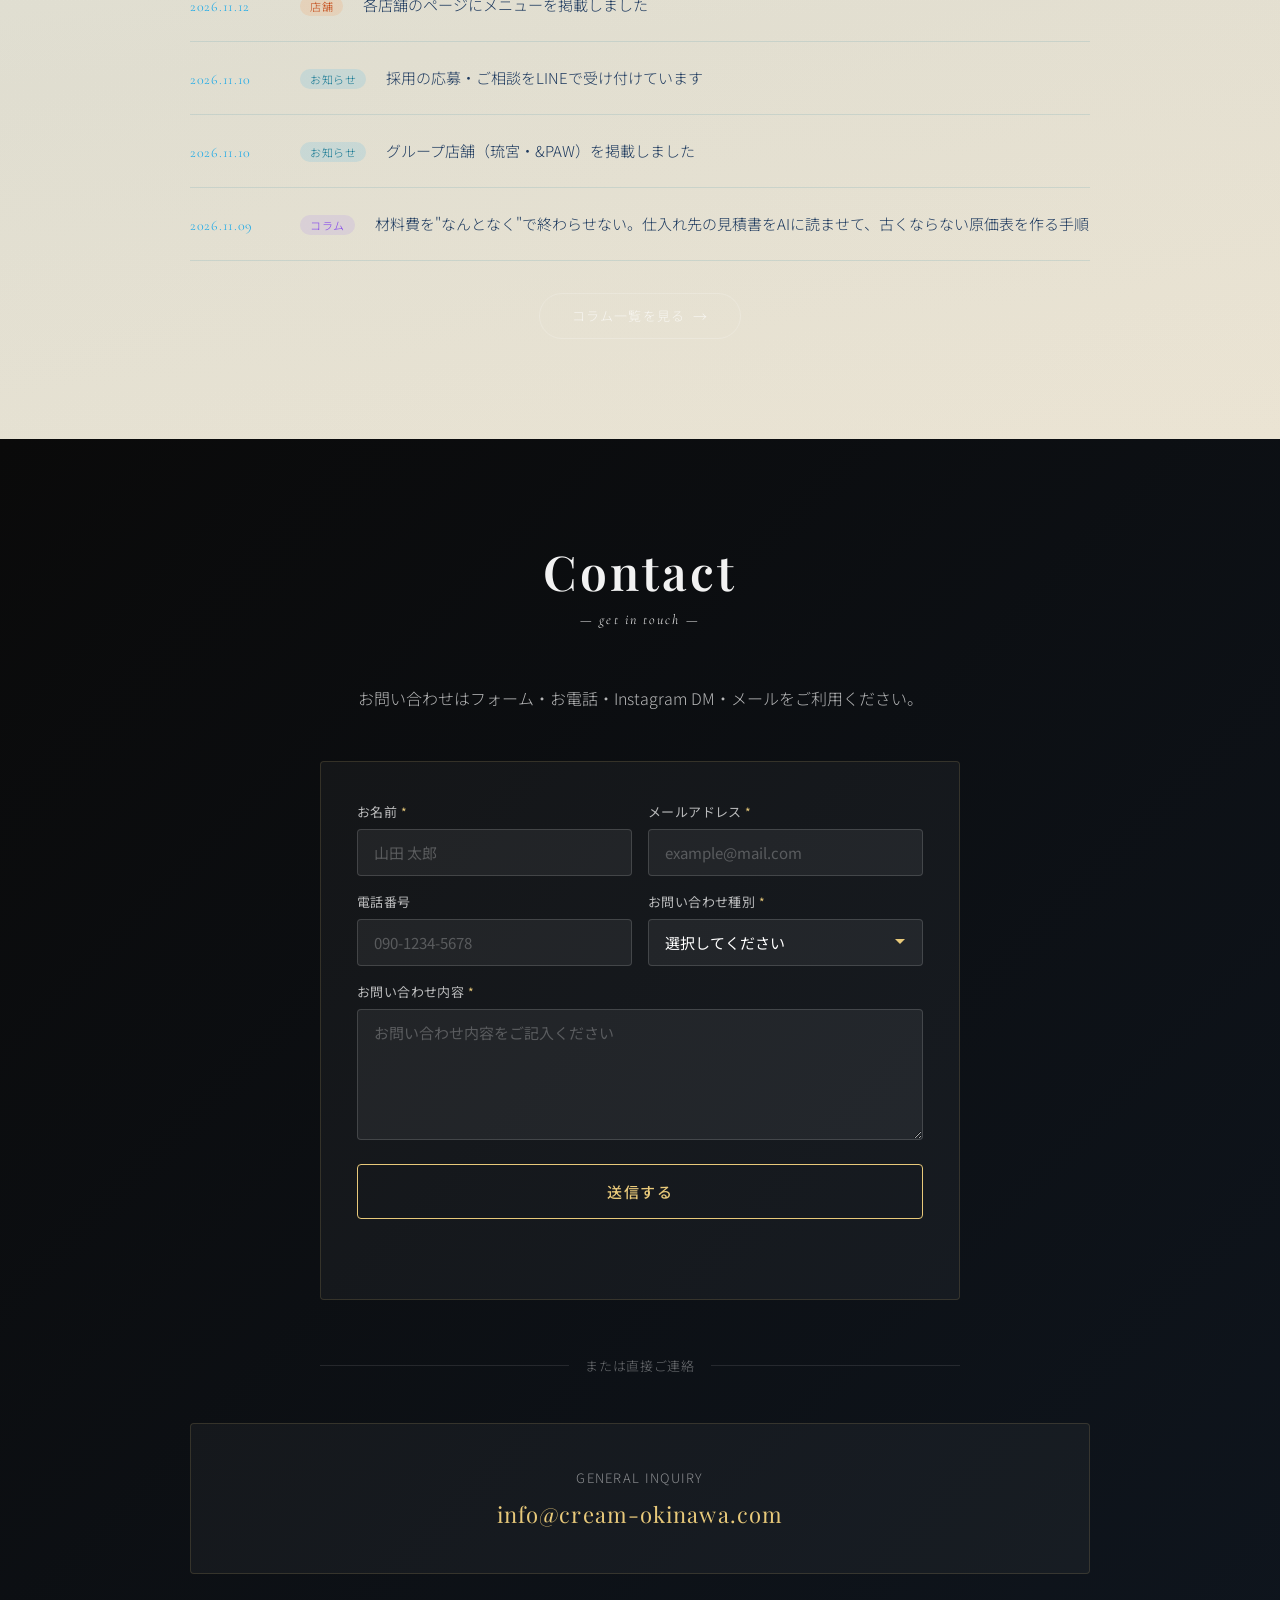
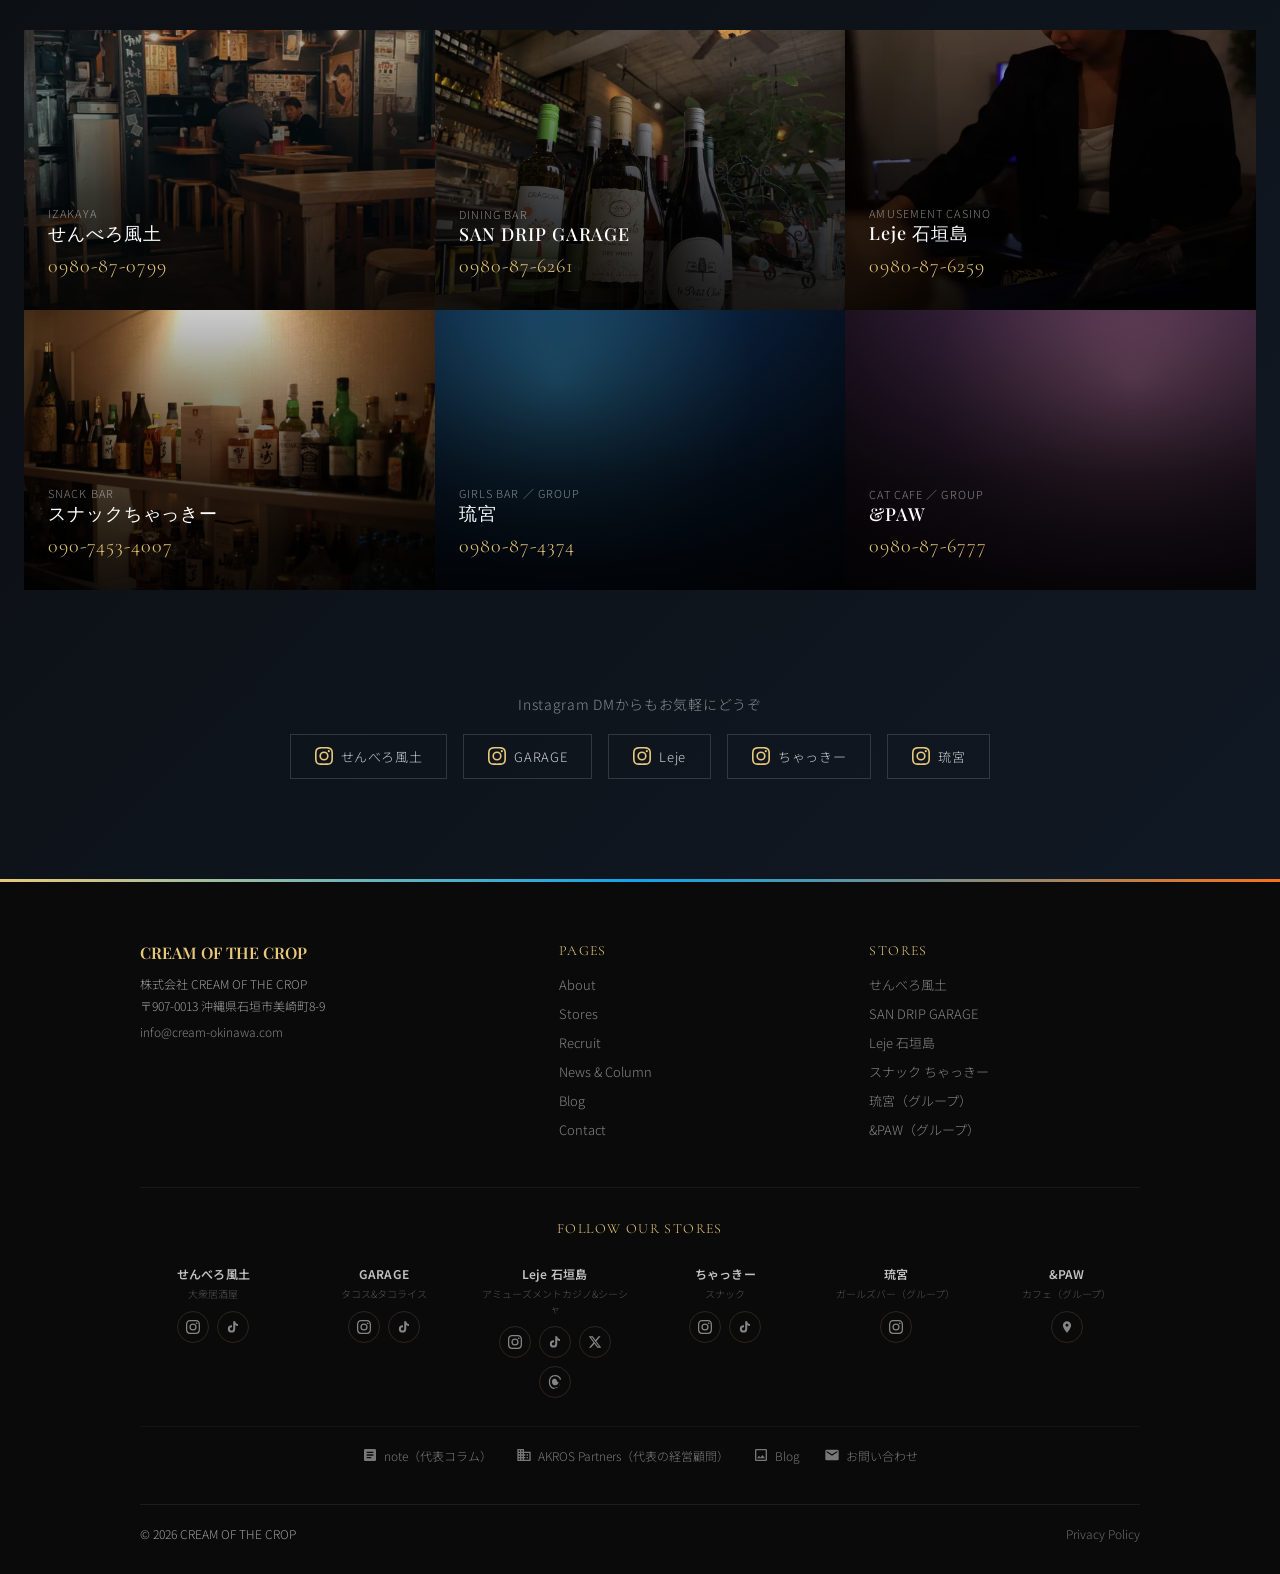
==== commit ca38b119: "noteの新着を反映" ====
--- a/index.html
+++ b/index.html
@@ -459,6 +459,11 @@
       <!-- NEWS_START -->
       <div class="news-item">
         <span class="news-date">2026.11.12</span>
+        <span class="news-tag news-tag--column">コラム</span>
+        <a href="https://note.com/naoya6939/n/n59848a58a1d5" target="_blank" rel="noopener" class="news-title news-link">業務自動化｜作った仕組みは、ある日黙って止まる。30の自動処理を動かす社長が「作る前に」決めている3つのこと</a>
+      </div>
+      <div class="news-item">
+        <span class="news-date">2026.11.12</span>
         <span class="news-tag news-tag--store">店舗</span>
         <span class="news-title">各店舗のページにメニューを掲載しました</span>
       </div>
@@ -476,11 +481,6 @@
         <span class="news-date">2026.11.09</span>
         <span class="news-tag news-tag--column">コラム</span>
         <a href="https://note.com/naoya6939/n/n83dd45c58a51" target="_blank" rel="noopener" class="news-title news-link">材料費を&quot;なんとなく&quot;で終わらせない。仕入れ先の見積書をAIに読ませて、古くならない原価表を作る手順</a>
-      </div>
-      <div class="news-item">
-        <span class="news-date">2026.10.27</span>
-        <span class="news-tag news-tag--column">コラム</span>
-        <a href="https://note.com/naoya6939/n/nc4716e63fc74" target="_blank" rel="noopener" class="news-title news-link">店長がやるべきことは全部&quot;当たり前&quot;のこと。7業態を任せてきた飲食店経営者が、店長の最低限を言語化する</a>
       </div>
       <!-- NEWS_END -->
     </div>
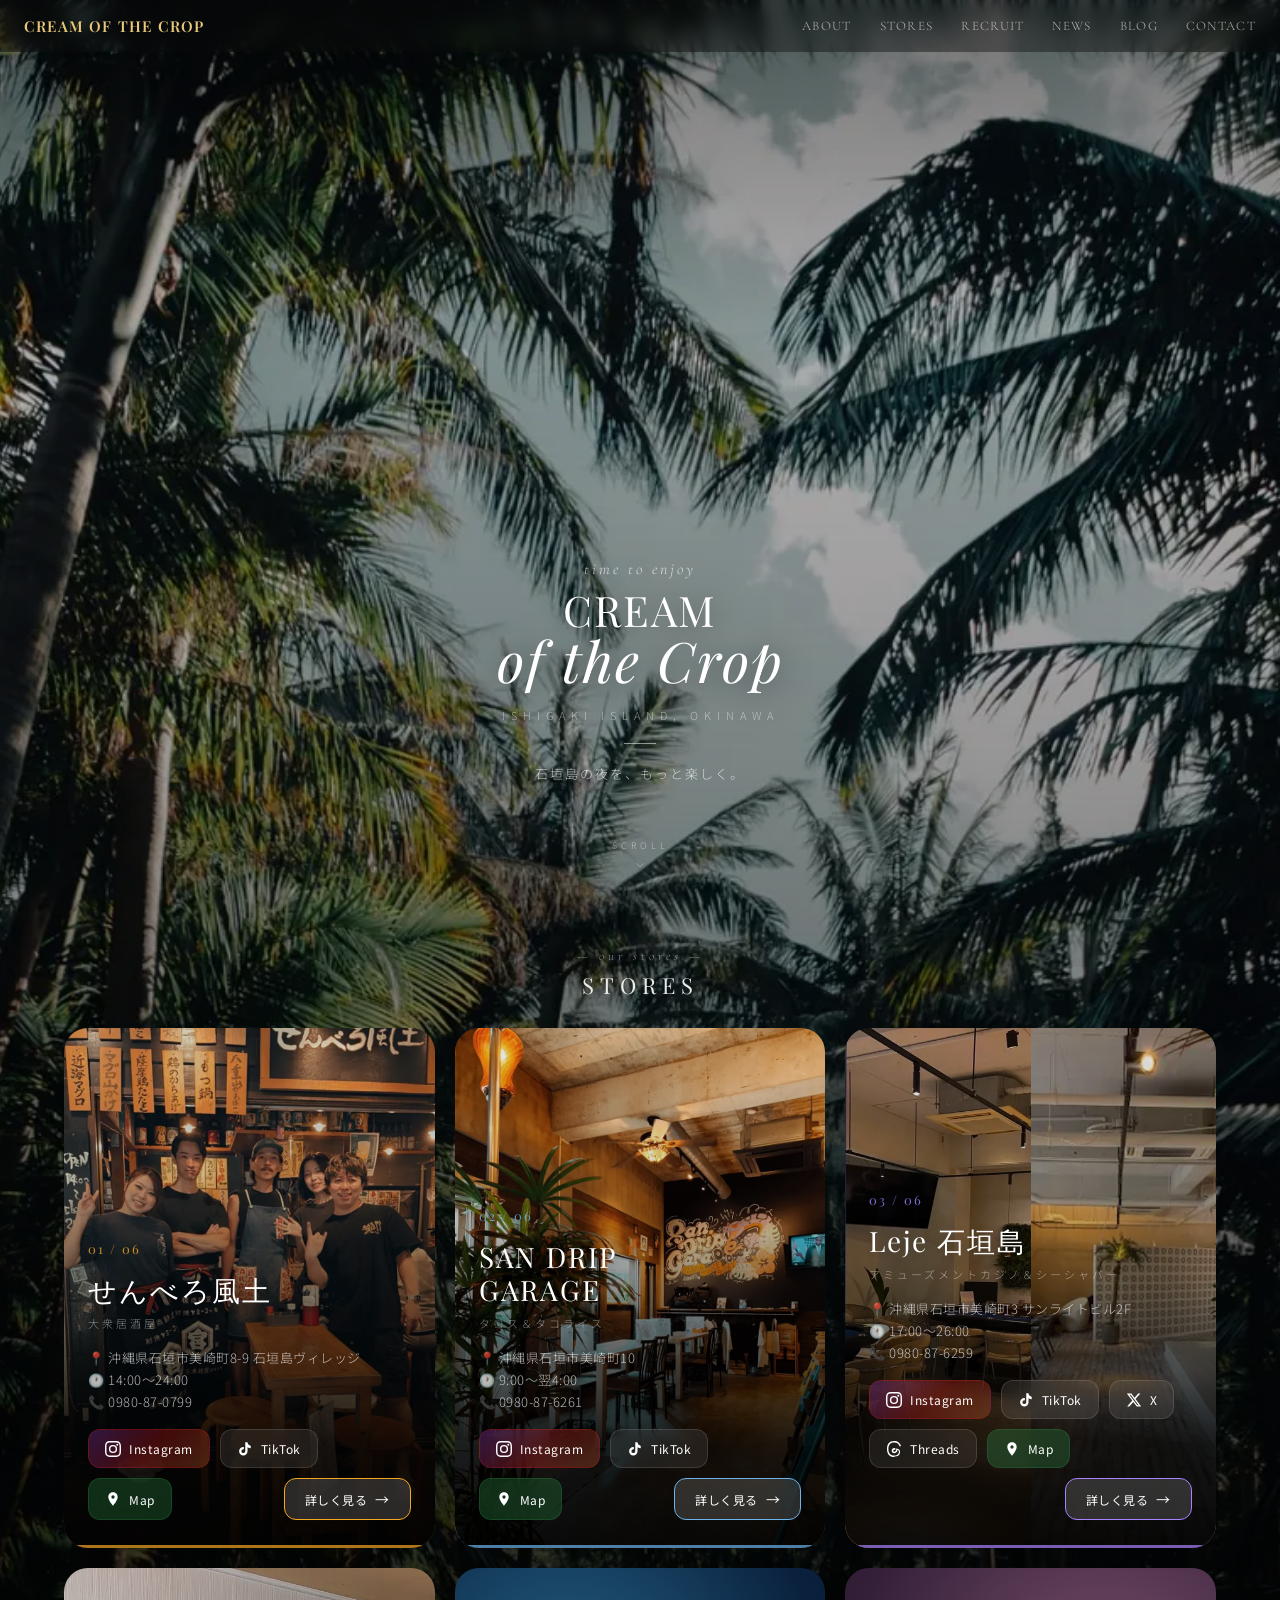
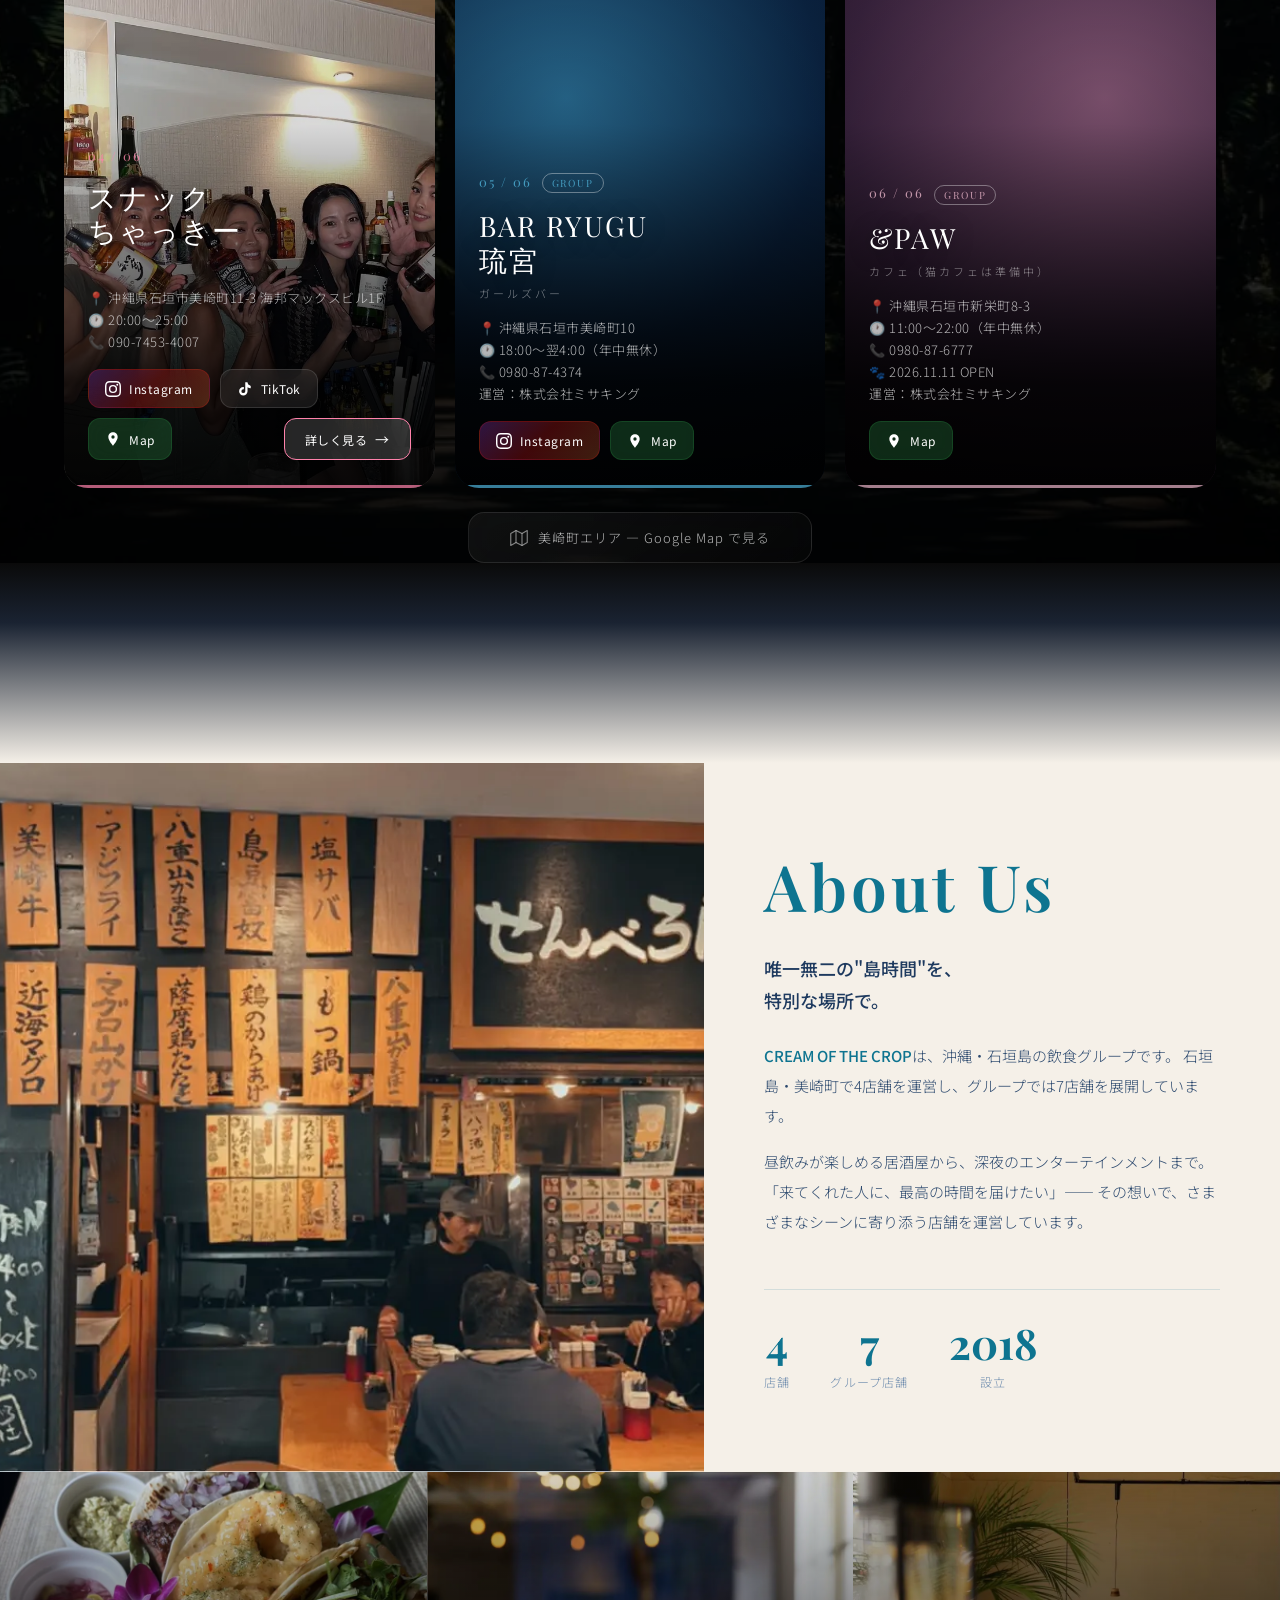
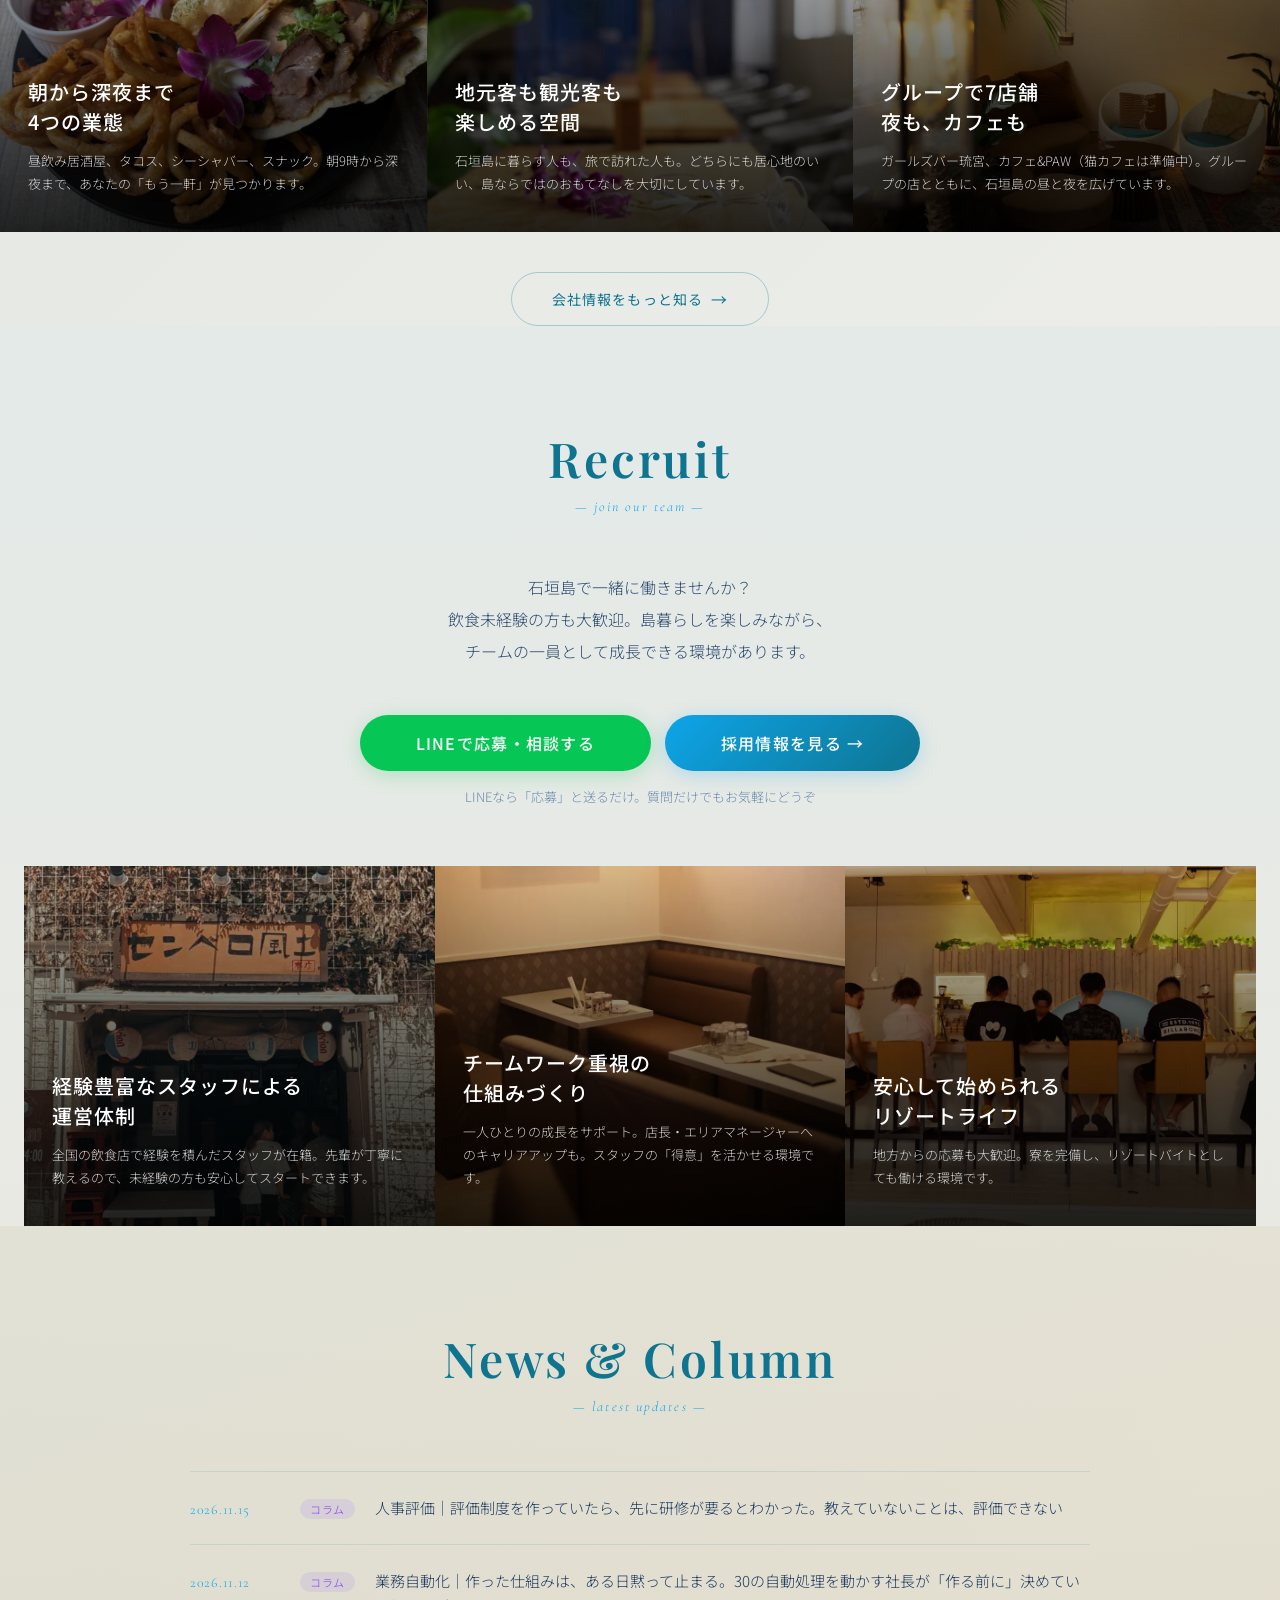
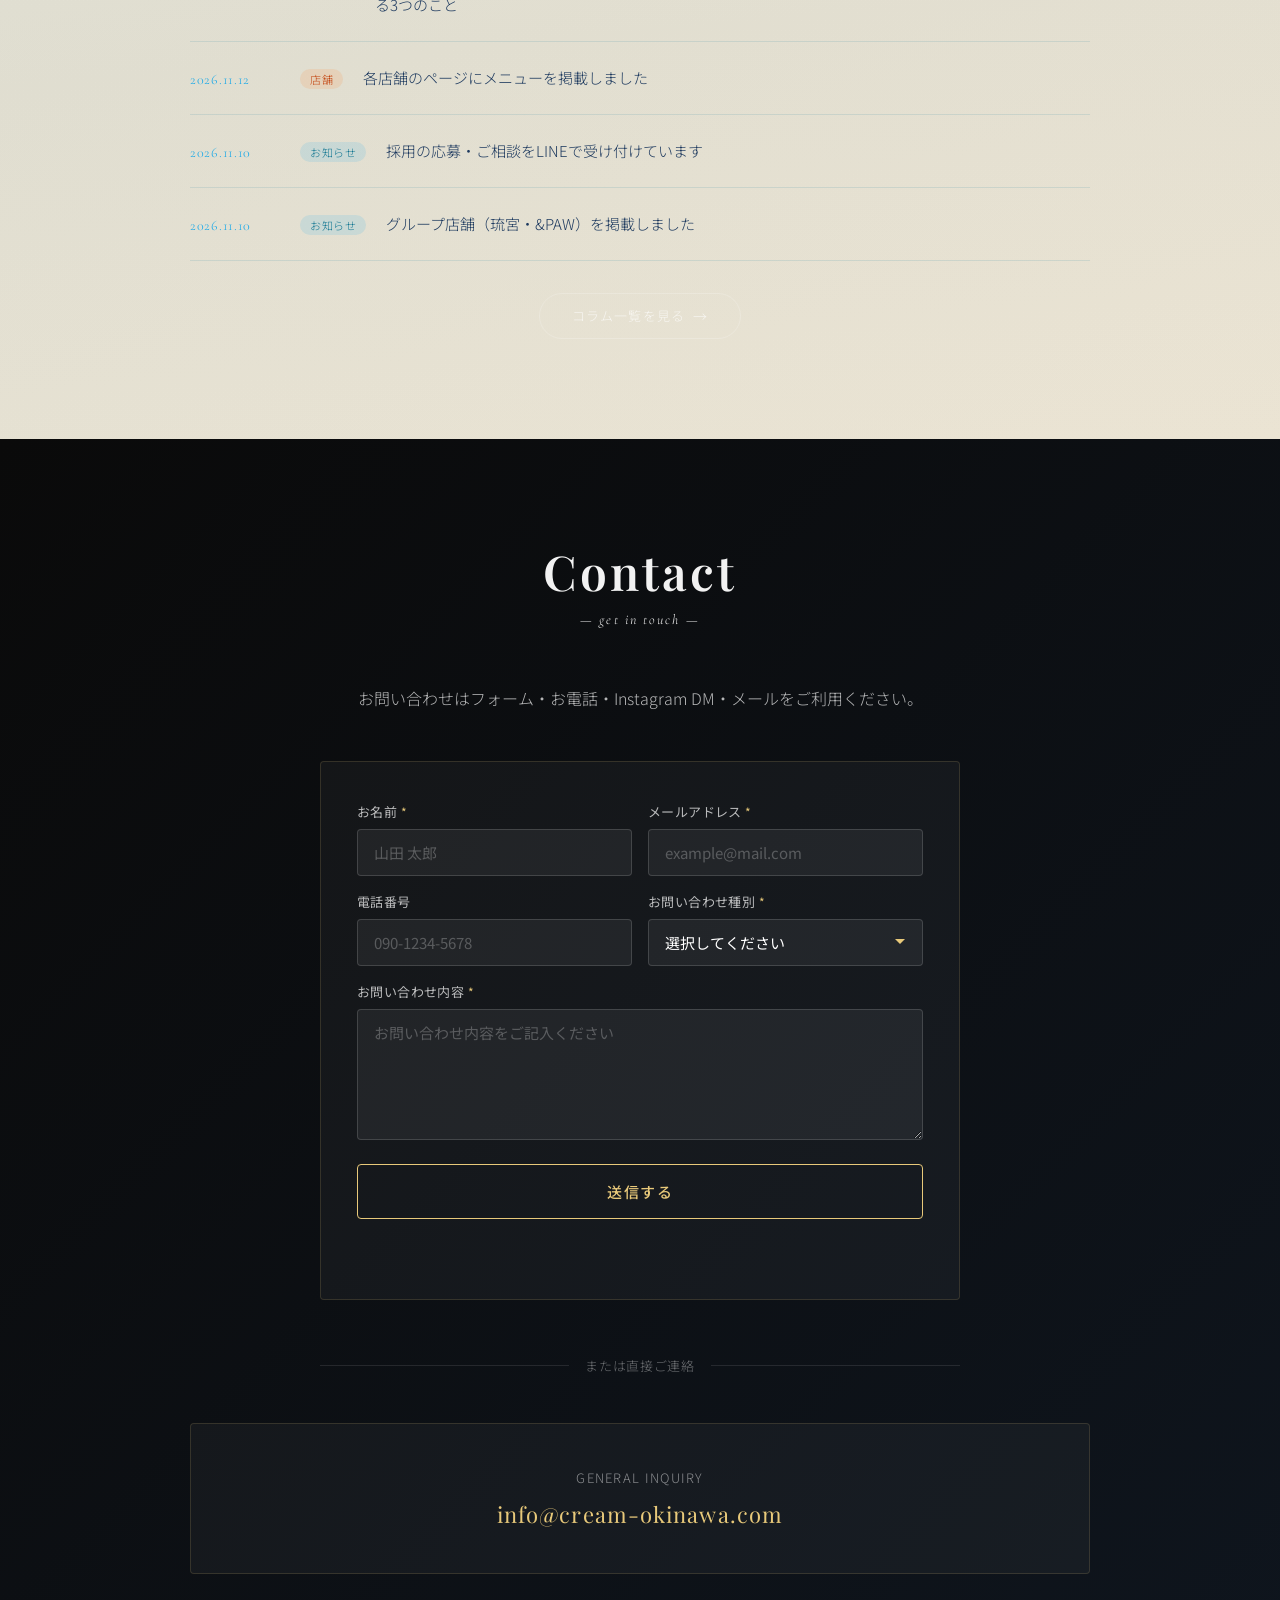
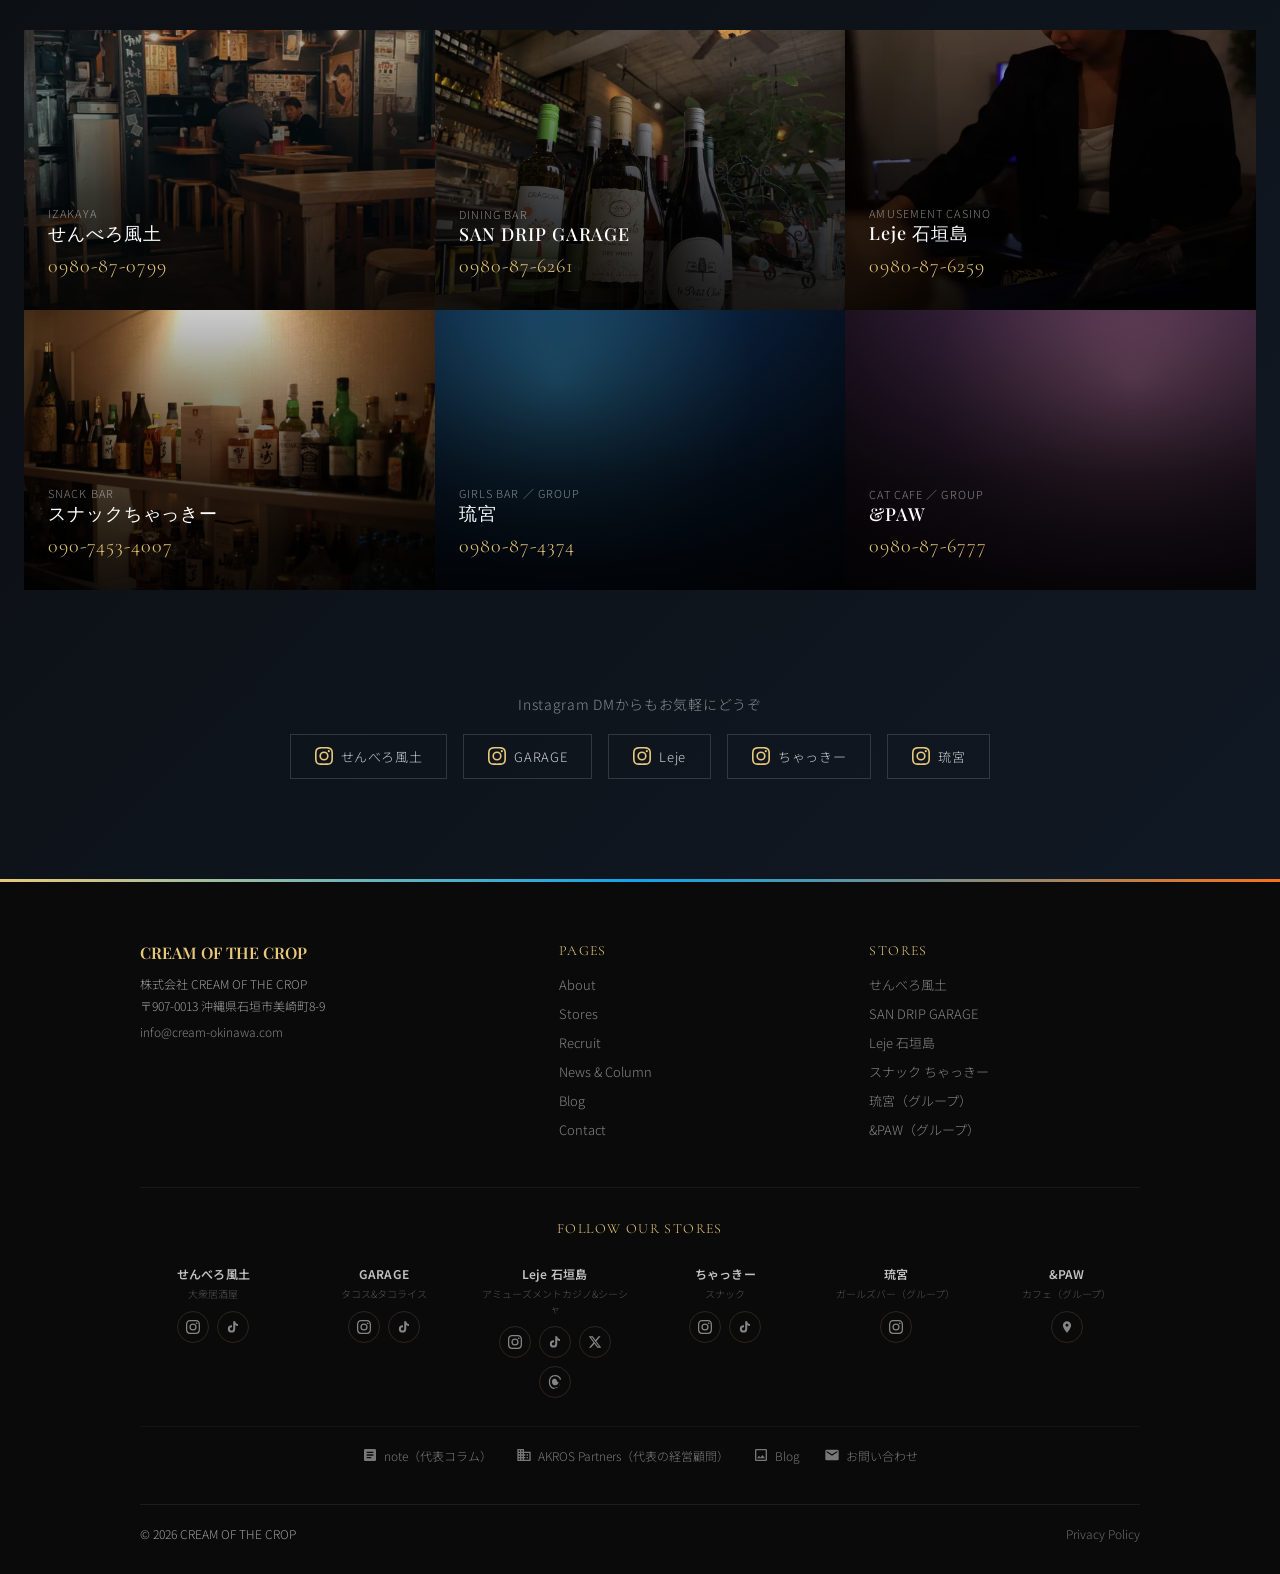
==== commit ccde7643: "noteの新着を反映" ====
--- a/index.html
+++ b/index.html
@@ -458,6 +458,11 @@
     <div class="news-list">
       <!-- NEWS_START -->
       <div class="news-item">
+        <span class="news-date">2026.11.15</span>
+        <span class="news-tag news-tag--column">コラム</span>
+        <a href="https://note.com/naoya6939/n/n3c7bb34d74ba" target="_blank" rel="noopener" class="news-title news-link">人事評価｜評価制度を作っていたら、先に研修が要るとわかった。教えていないことは、評価できない</a>
+      </div>
+      <div class="news-item">
         <span class="news-date">2026.11.12</span>
         <span class="news-tag news-tag--column">コラム</span>
         <a href="https://note.com/naoya6939/n/n59848a58a1d5" target="_blank" rel="noopener" class="news-title news-link">業務自動化｜作った仕組みは、ある日黙って止まる。30の自動処理を動かす社長が「作る前に」決めている3つのこと</a>
@@ -476,11 +481,6 @@
         <span class="news-date">2026.11.10</span>
         <span class="news-tag news-tag--info">お知らせ</span>
         <span class="news-title">グループ店舗（琉宮・&amp;PAW）を掲載しました</span>
-      </div>
-      <div class="news-item">
-        <span class="news-date">2026.11.09</span>
-        <span class="news-tag news-tag--column">コラム</span>
-        <a href="https://note.com/naoya6939/n/n83dd45c58a51" target="_blank" rel="noopener" class="news-title news-link">材料費を&quot;なんとなく&quot;で終わらせない。仕入れ先の見積書をAIに読ませて、古くならない原価表を作る手順</a>
       </div>
       <!-- NEWS_END -->
     </div>
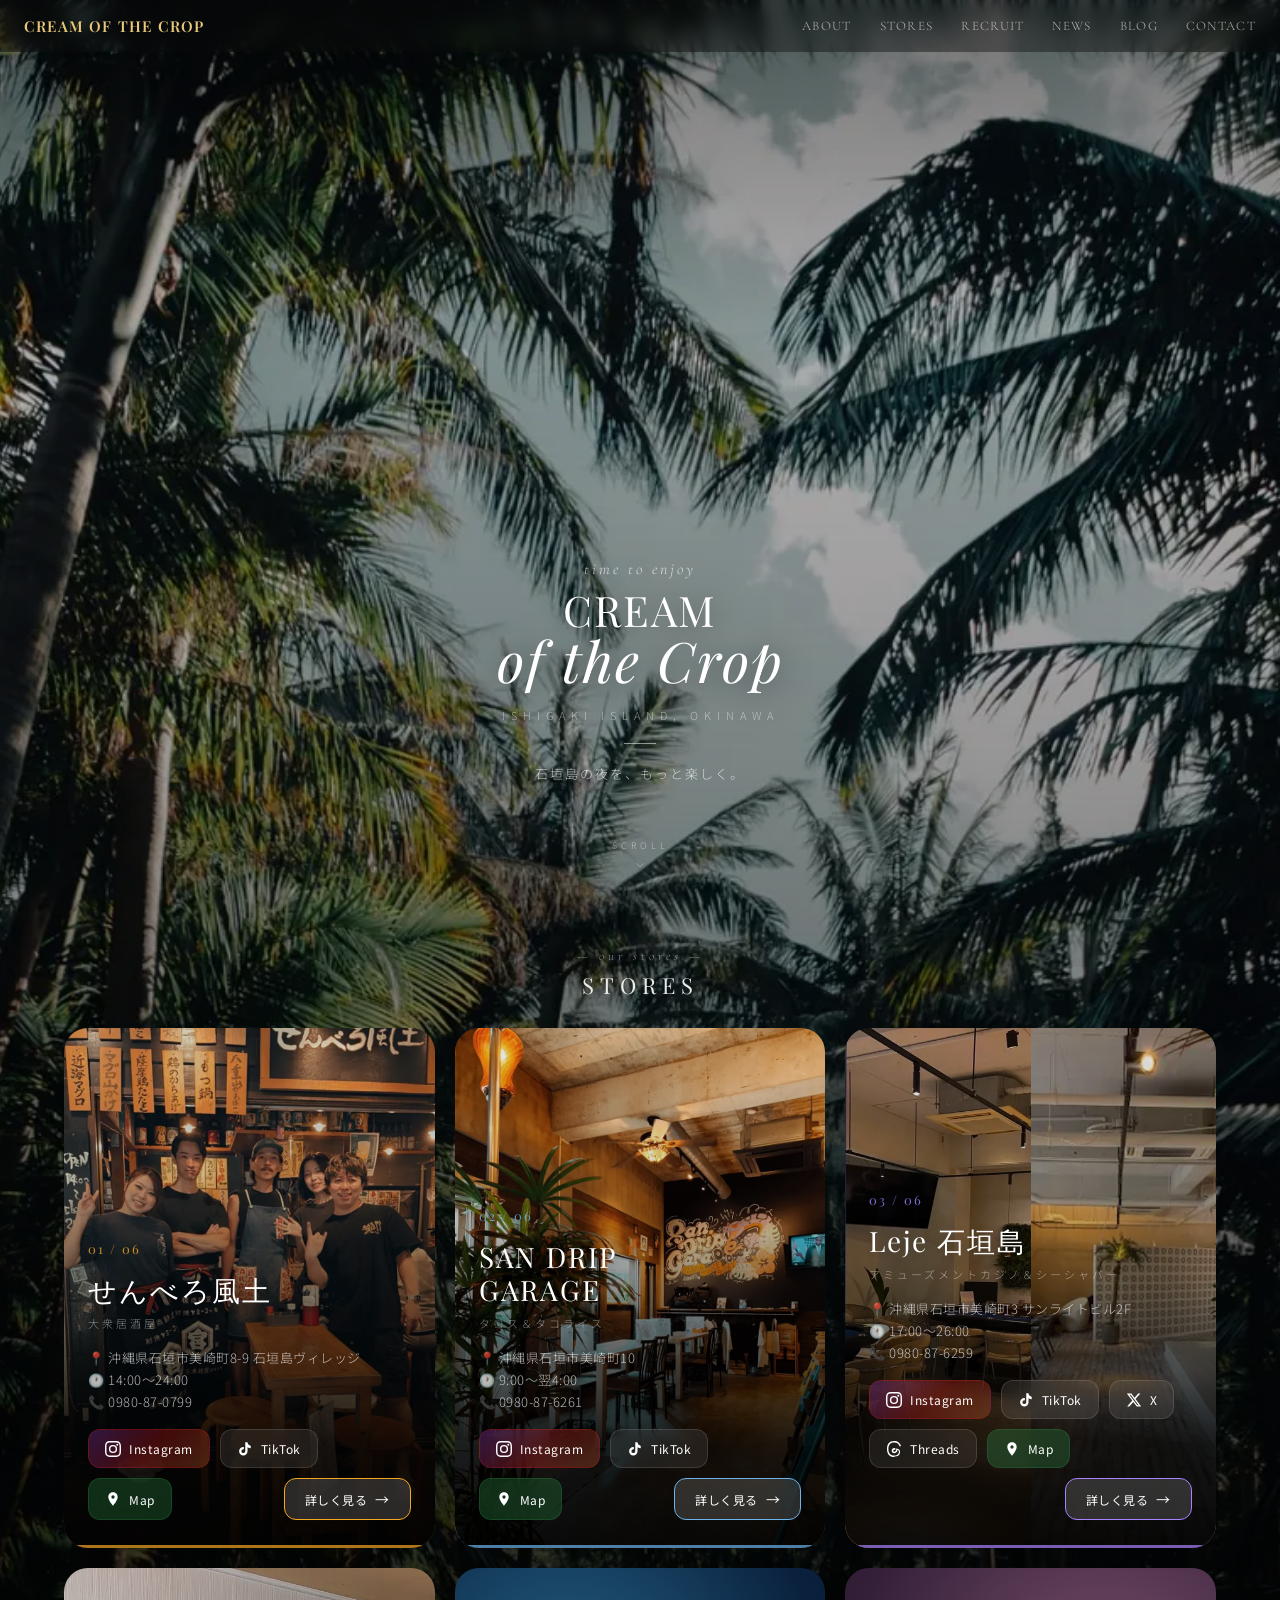
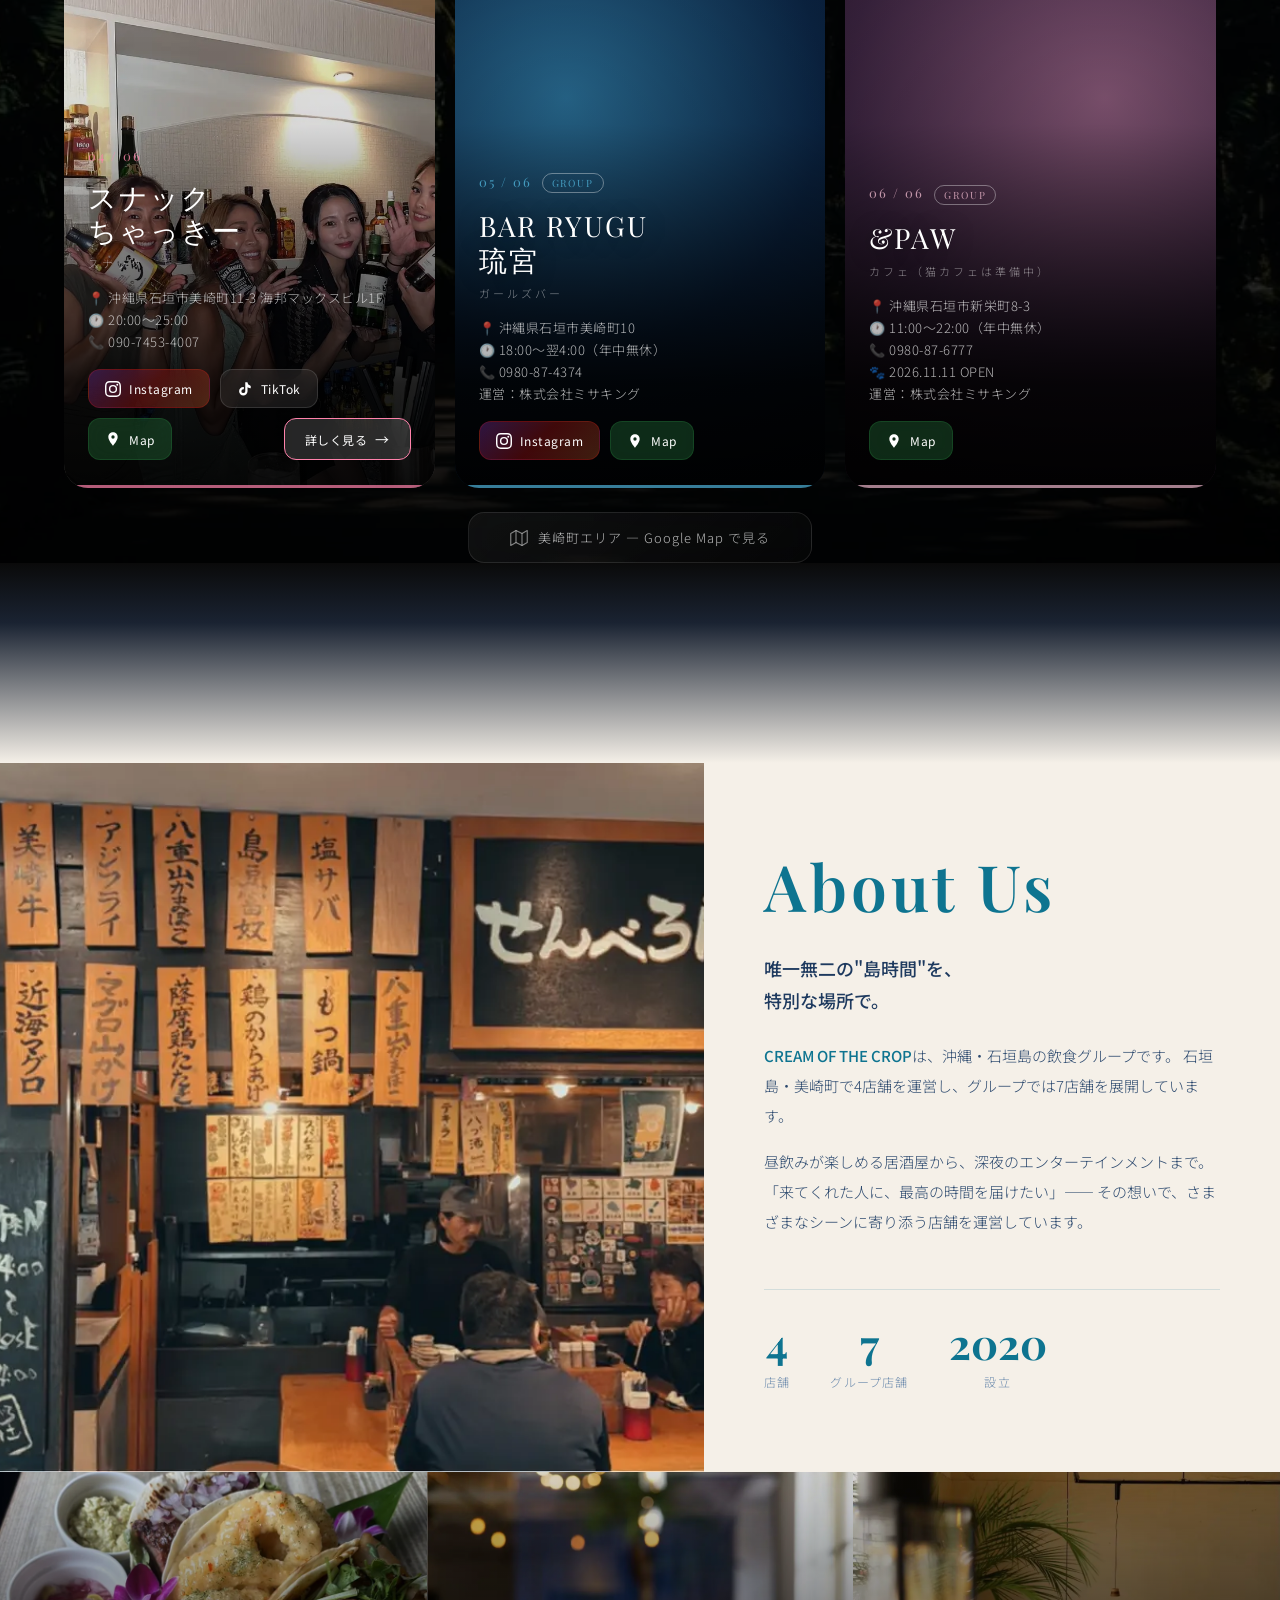
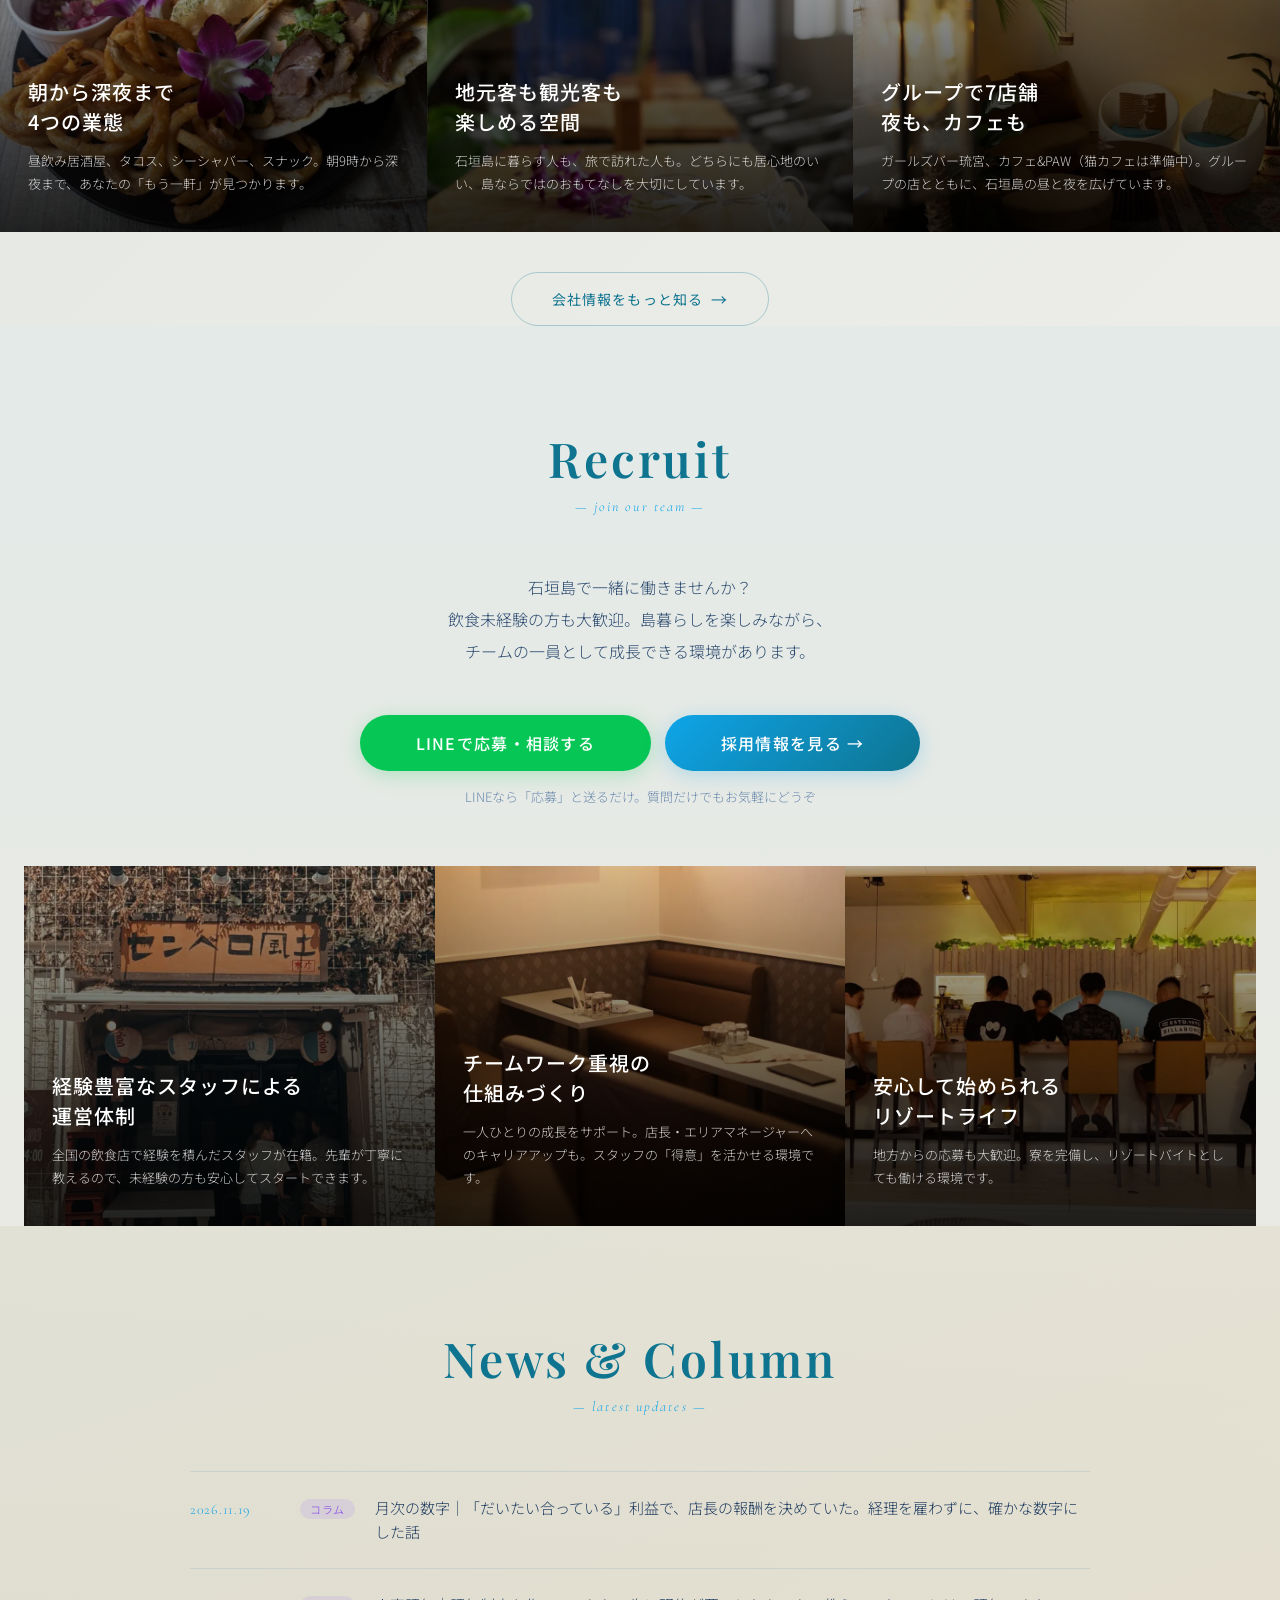
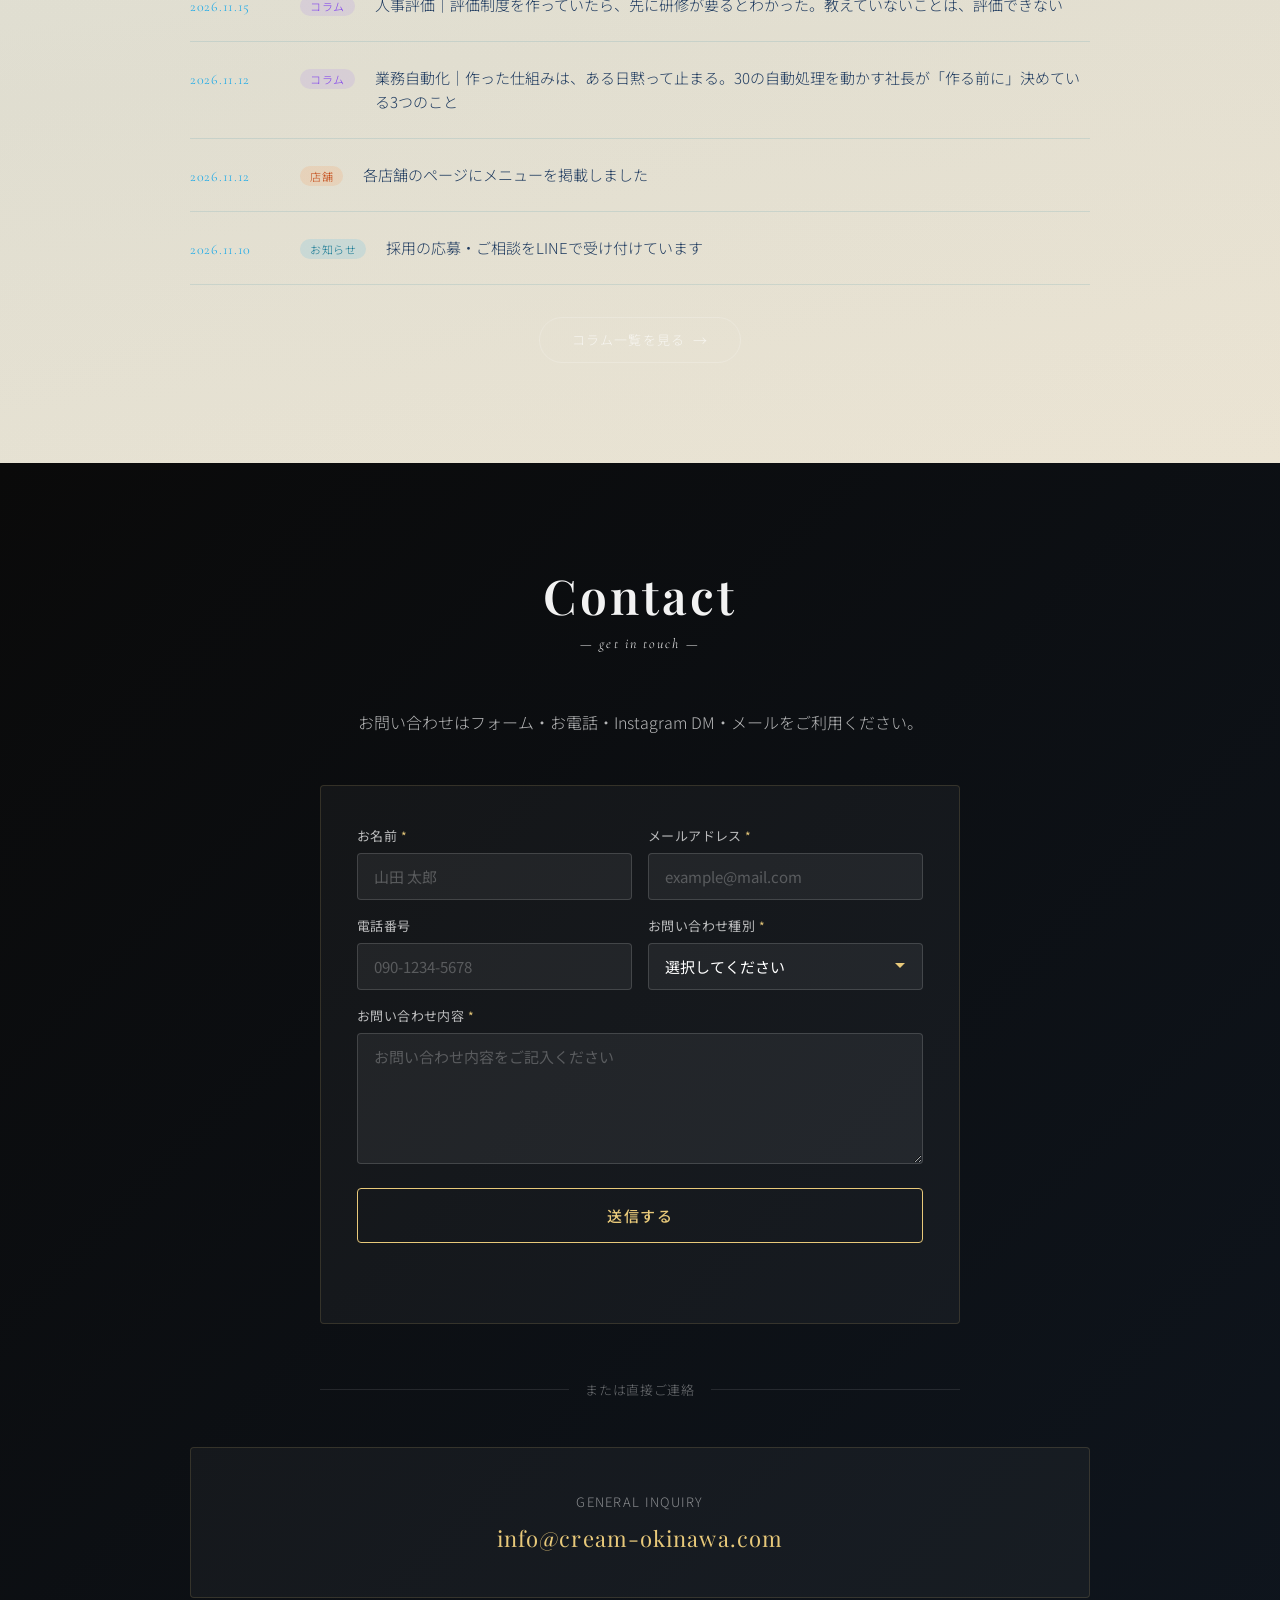
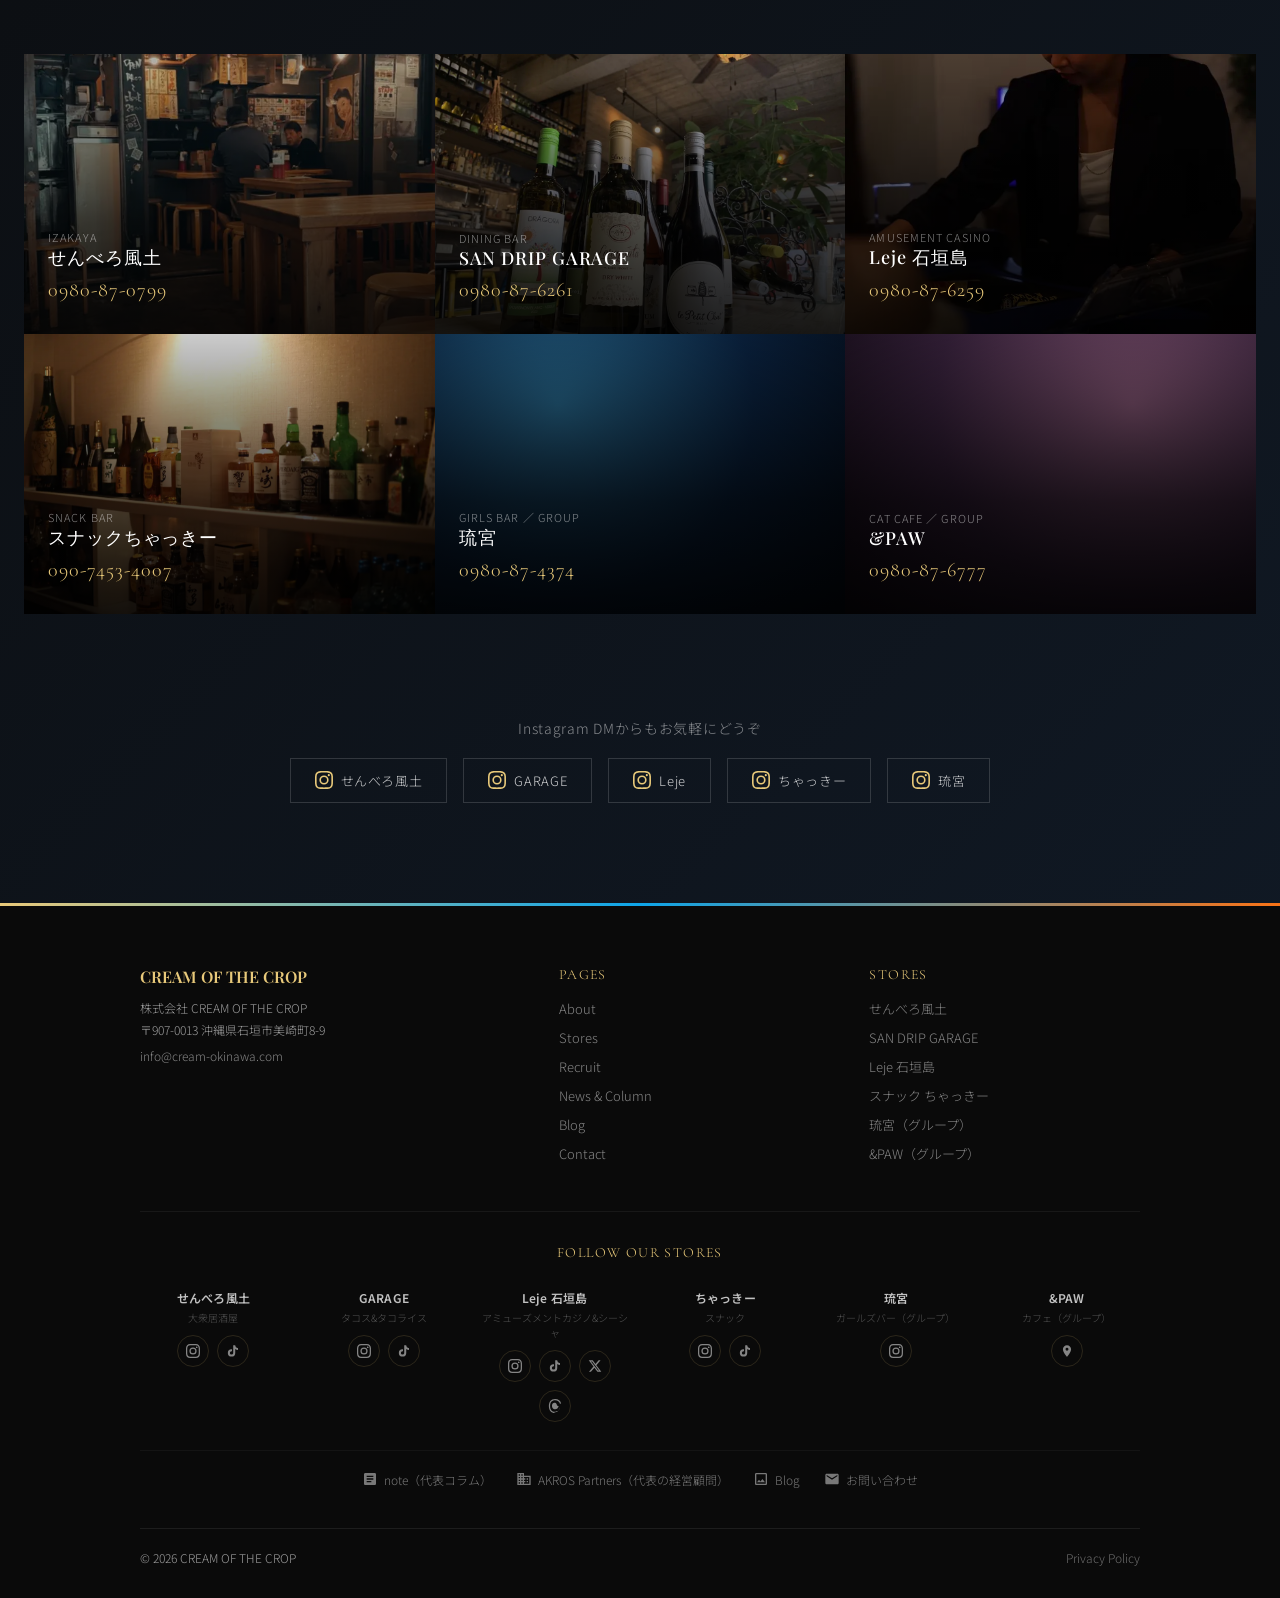
==== commit 7623054a: "noteの新着を反映" ====
--- a/index.html
+++ b/index.html
@@ -458,6 +458,11 @@
     <div class="news-list">
       <!-- NEWS_START -->
       <div class="news-item">
+        <span class="news-date">2026.11.19</span>
+        <span class="news-tag news-tag--column">コラム</span>
+        <a href="https://note.com/naoya6939/n/nf76096b0dfe8" target="_blank" rel="noopener" class="news-title news-link">月次の数字｜「だいたい合っている」利益で、店長の報酬を決めていた。経理を雇わずに、確かな数字にした話</a>
+      </div>
+      <div class="news-item">
         <span class="news-date">2026.11.15</span>
         <span class="news-tag news-tag--column">コラム</span>
         <a href="https://note.com/naoya6939/n/n3c7bb34d74ba" target="_blank" rel="noopener" class="news-title news-link">人事評価｜評価制度を作っていたら、先に研修が要るとわかった。教えていないことは、評価できない</a>
@@ -476,11 +481,6 @@
         <span class="news-date">2026.11.10</span>
         <span class="news-tag news-tag--info">お知らせ</span>
         <span class="news-title">採用の応募・ご相談をLINEで受け付けています</span>
-      </div>
-      <div class="news-item">
-        <span class="news-date">2026.11.10</span>
-        <span class="news-tag news-tag--info">お知らせ</span>
-        <span class="news-title">グループ店舗（琉宮・&amp;PAW）を掲載しました</span>
       </div>
       <!-- NEWS_END -->
     </div>
--- a/css/style.css
+++ b/css/style.css
@@ -1447,6 +1447,11 @@
   font-weight: 700; letter-spacing: 0.05em; margin-bottom: 16px; color: var(--white);
 }
 .store-hero__concept { font-size: 15px; color: var(--white-70); max-width: 640px; margin: 0 auto; line-height: 1.8; }
+/* 店名の下の電話・地図ボタン（スマホですぐ押せるように） */
+.store-hero__actions { display: flex; justify-content: center; gap: 12px; flex-wrap: wrap; margin-top: 28px; }
+.store-hero__actions .store-cta__btn { padding: 12px 24px; }
+.store-hero__actions .store-cta__btn--primary { color: #000; }
+.store-hero__actions .store-cta__btn--outline { color: #fff; border-color: rgba(255,255,255,0.5); background: rgba(0,0,0,0.25); }
 .store-section { padding: 80px 0; }
 .store-section + .store-section { border-top: 1px solid var(--white-10); }
 .store-info-grid { display: grid; grid-template-columns: 1fr 1fr; gap: 24px; }
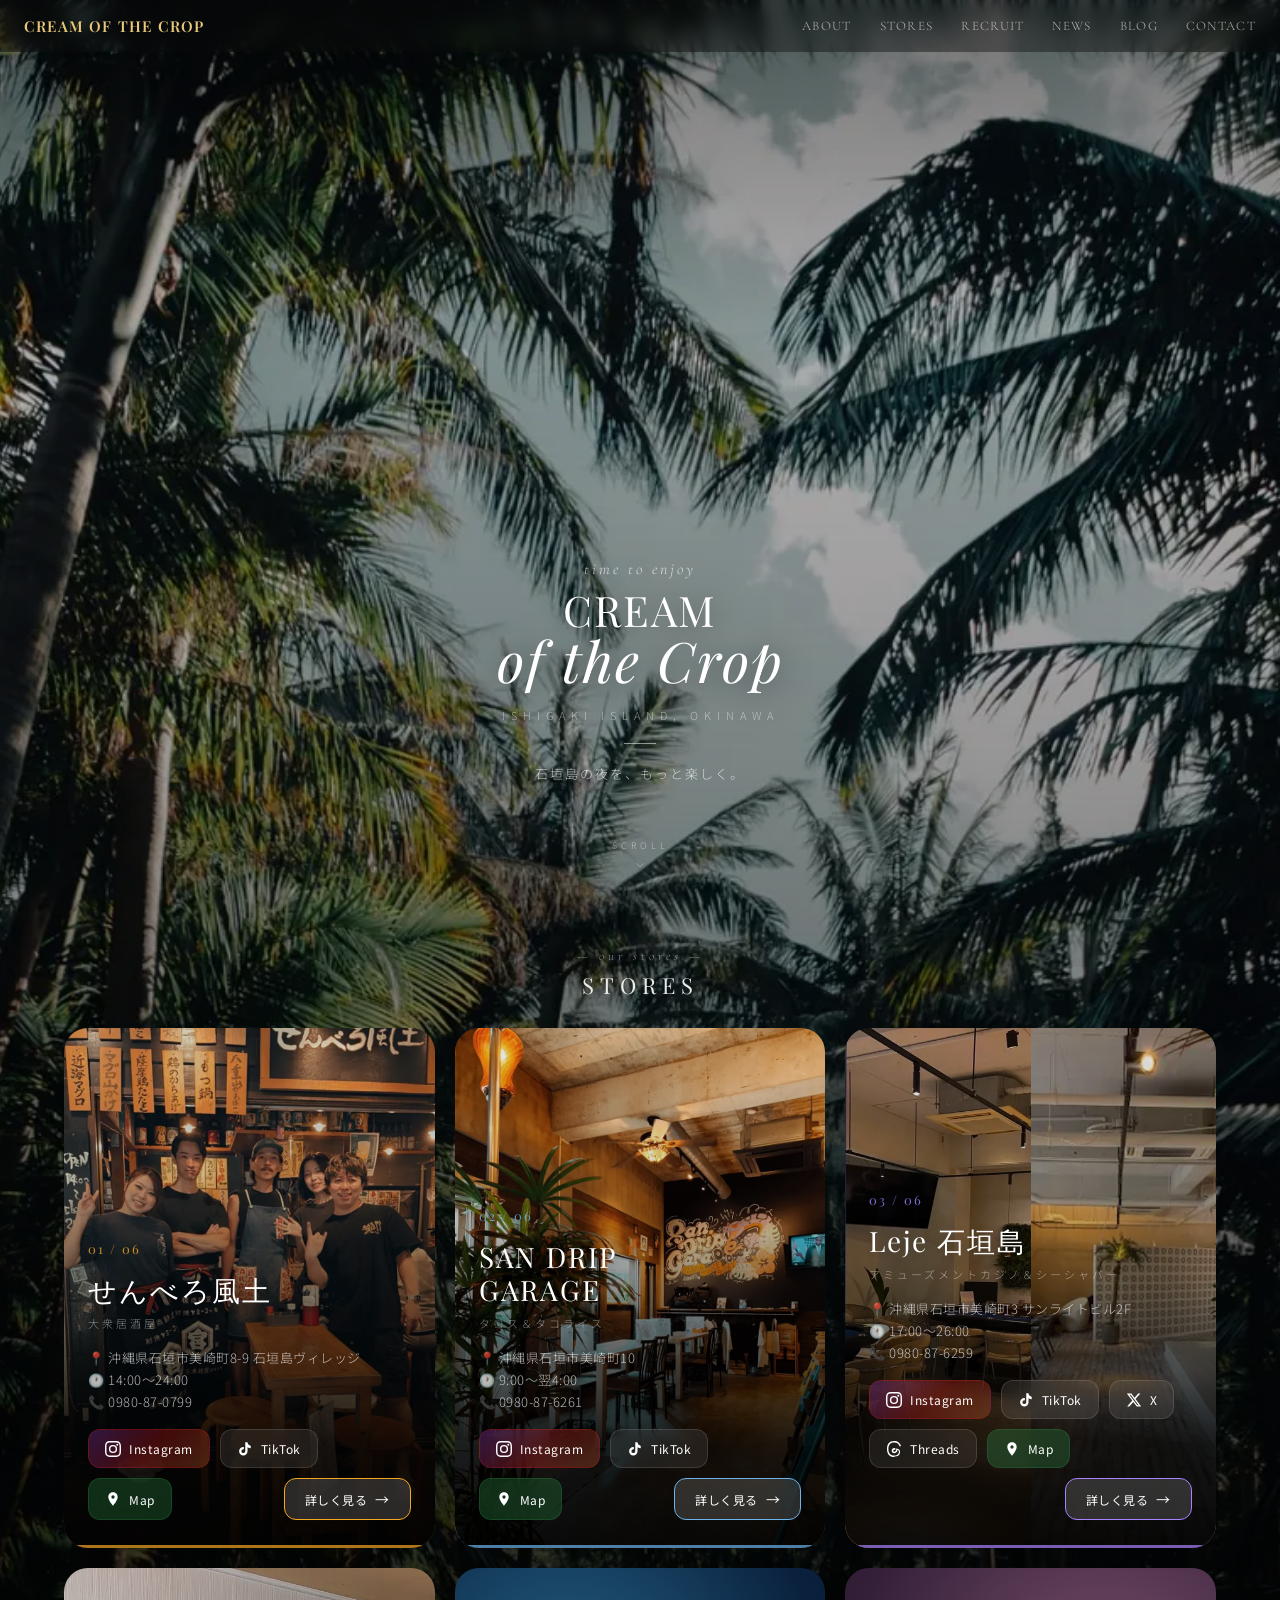
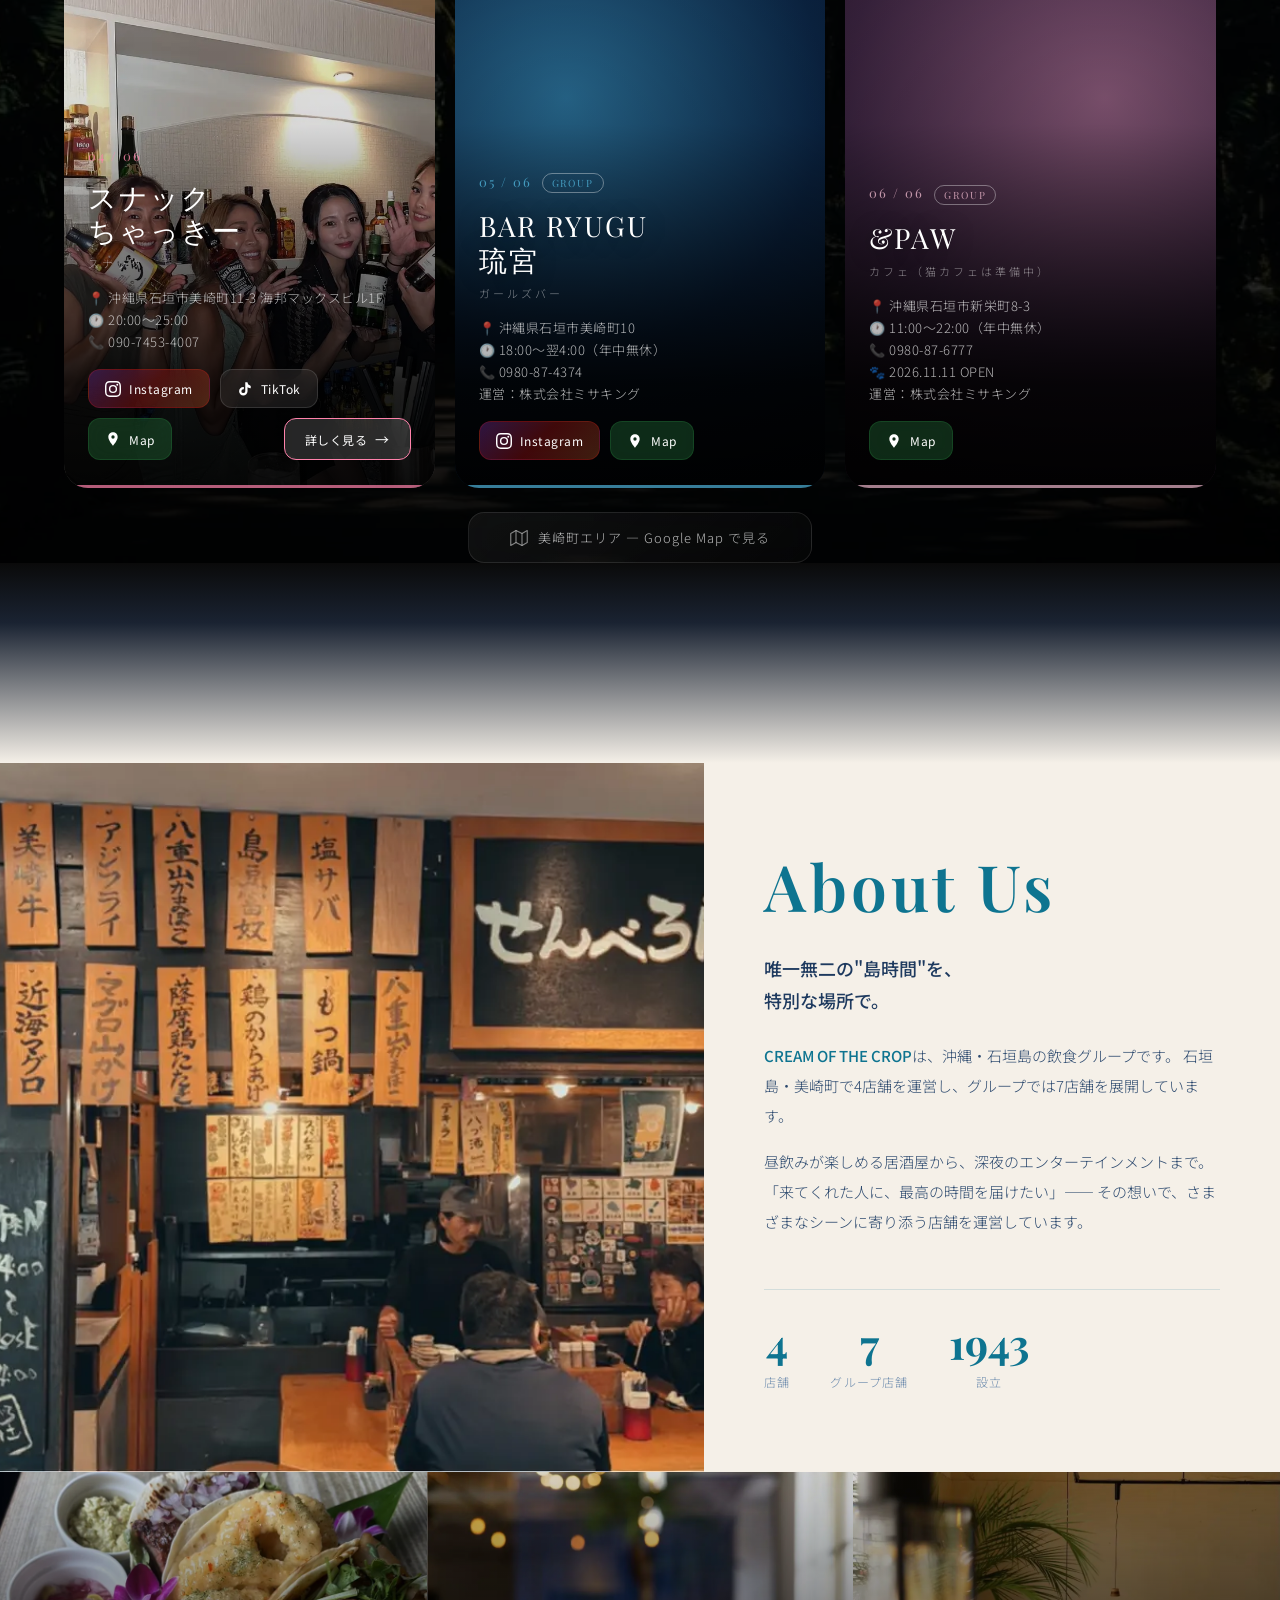
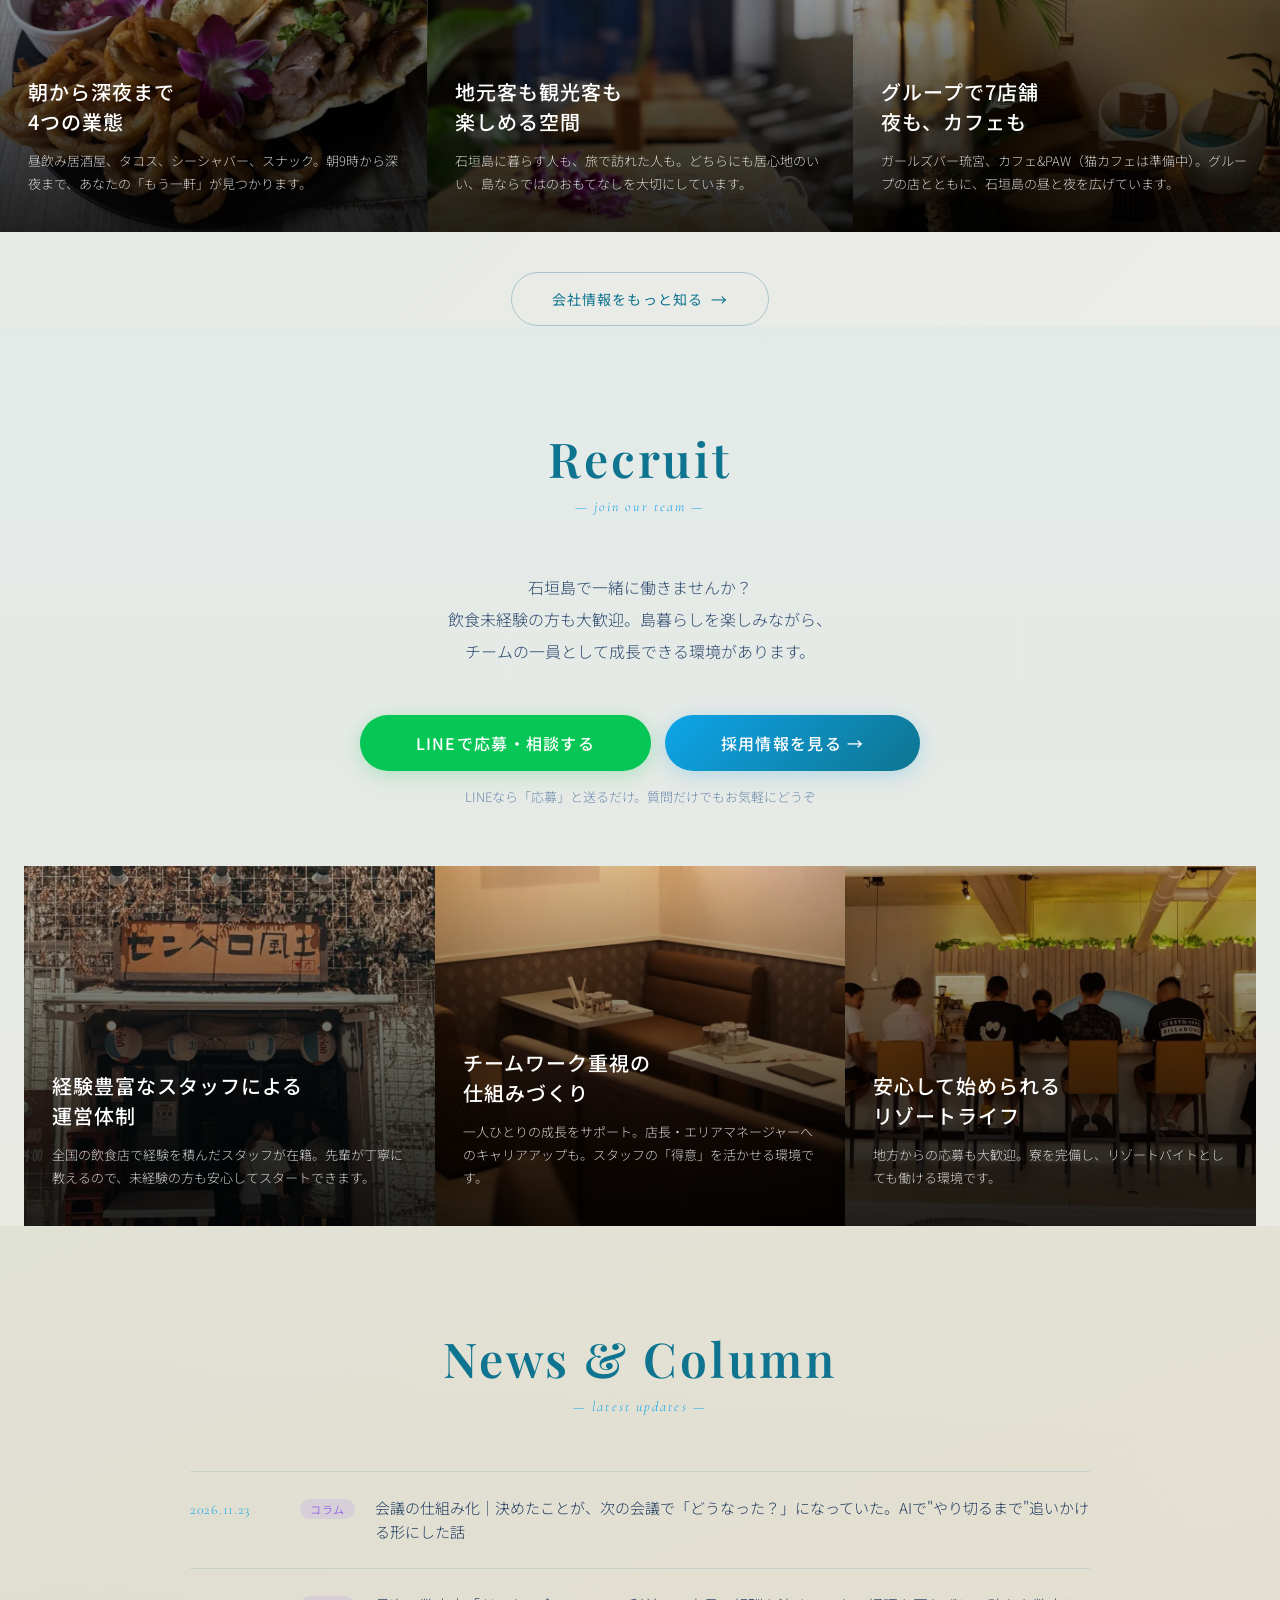
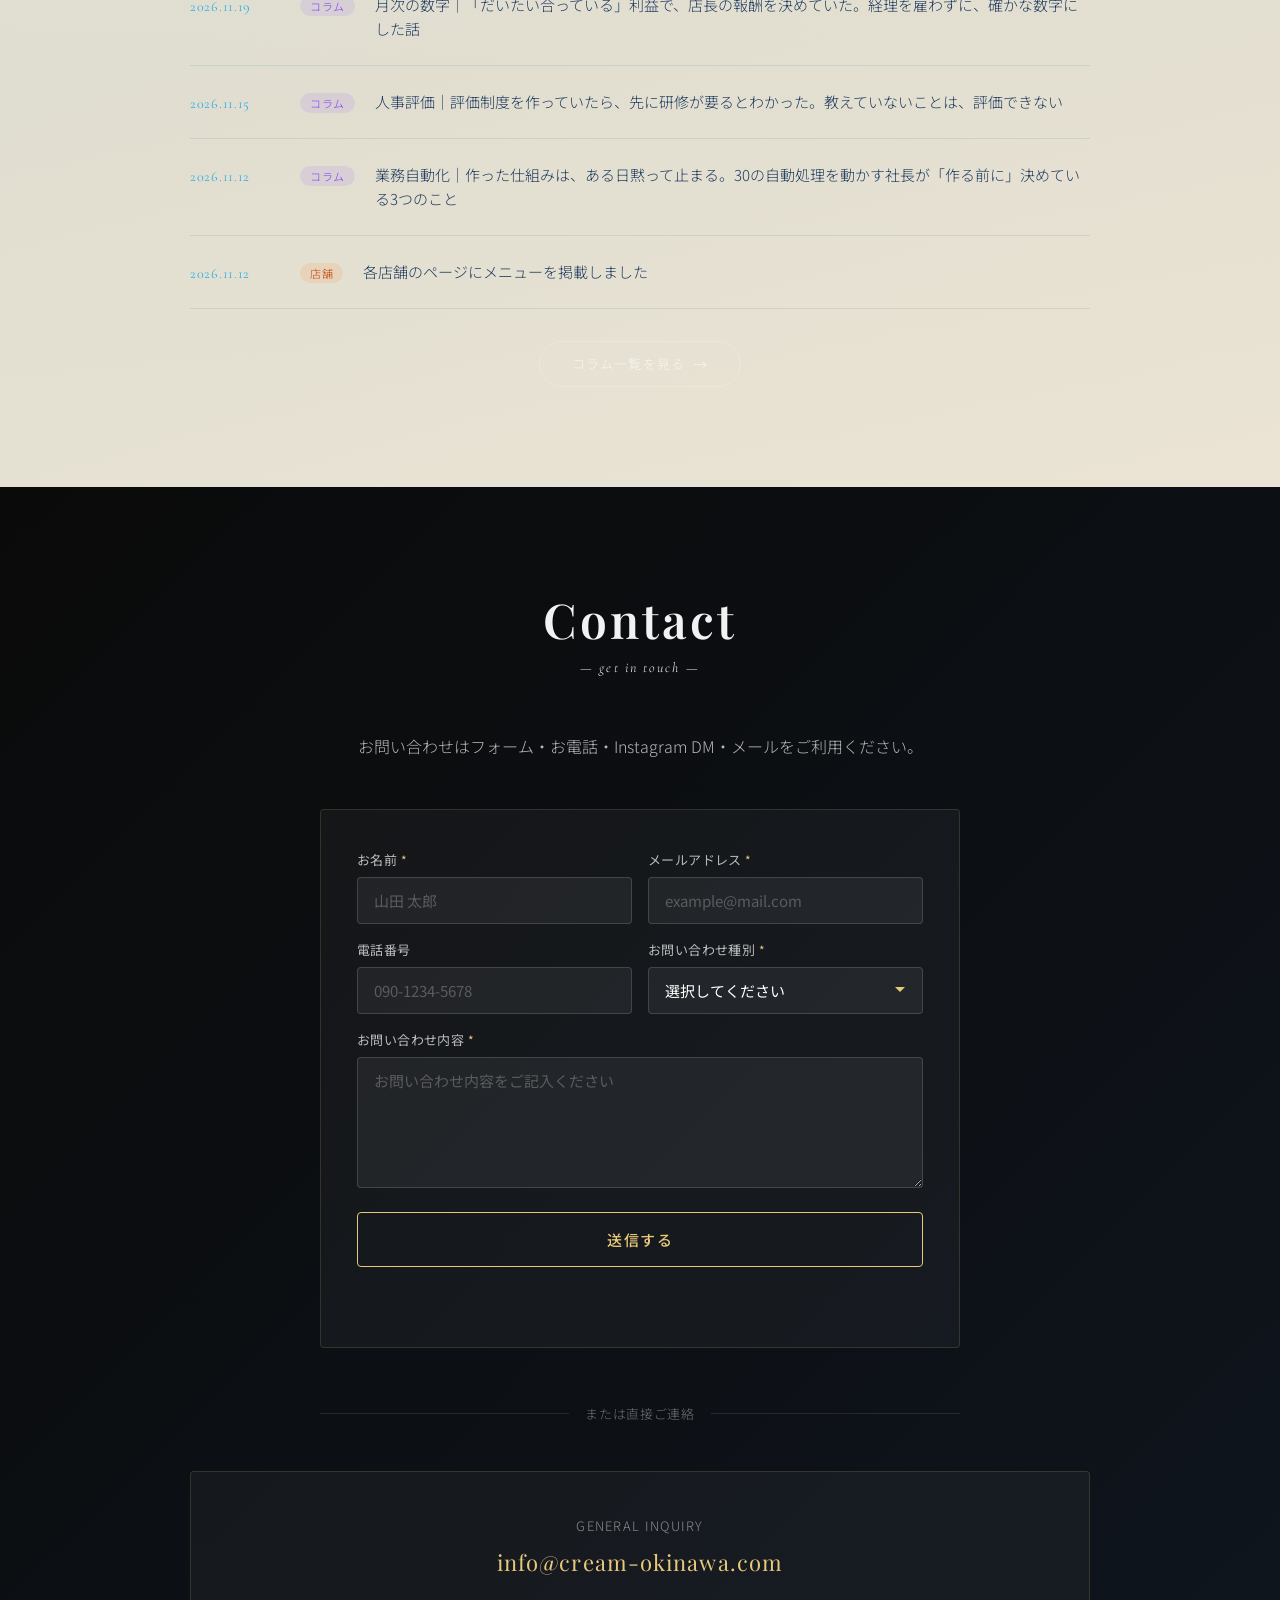
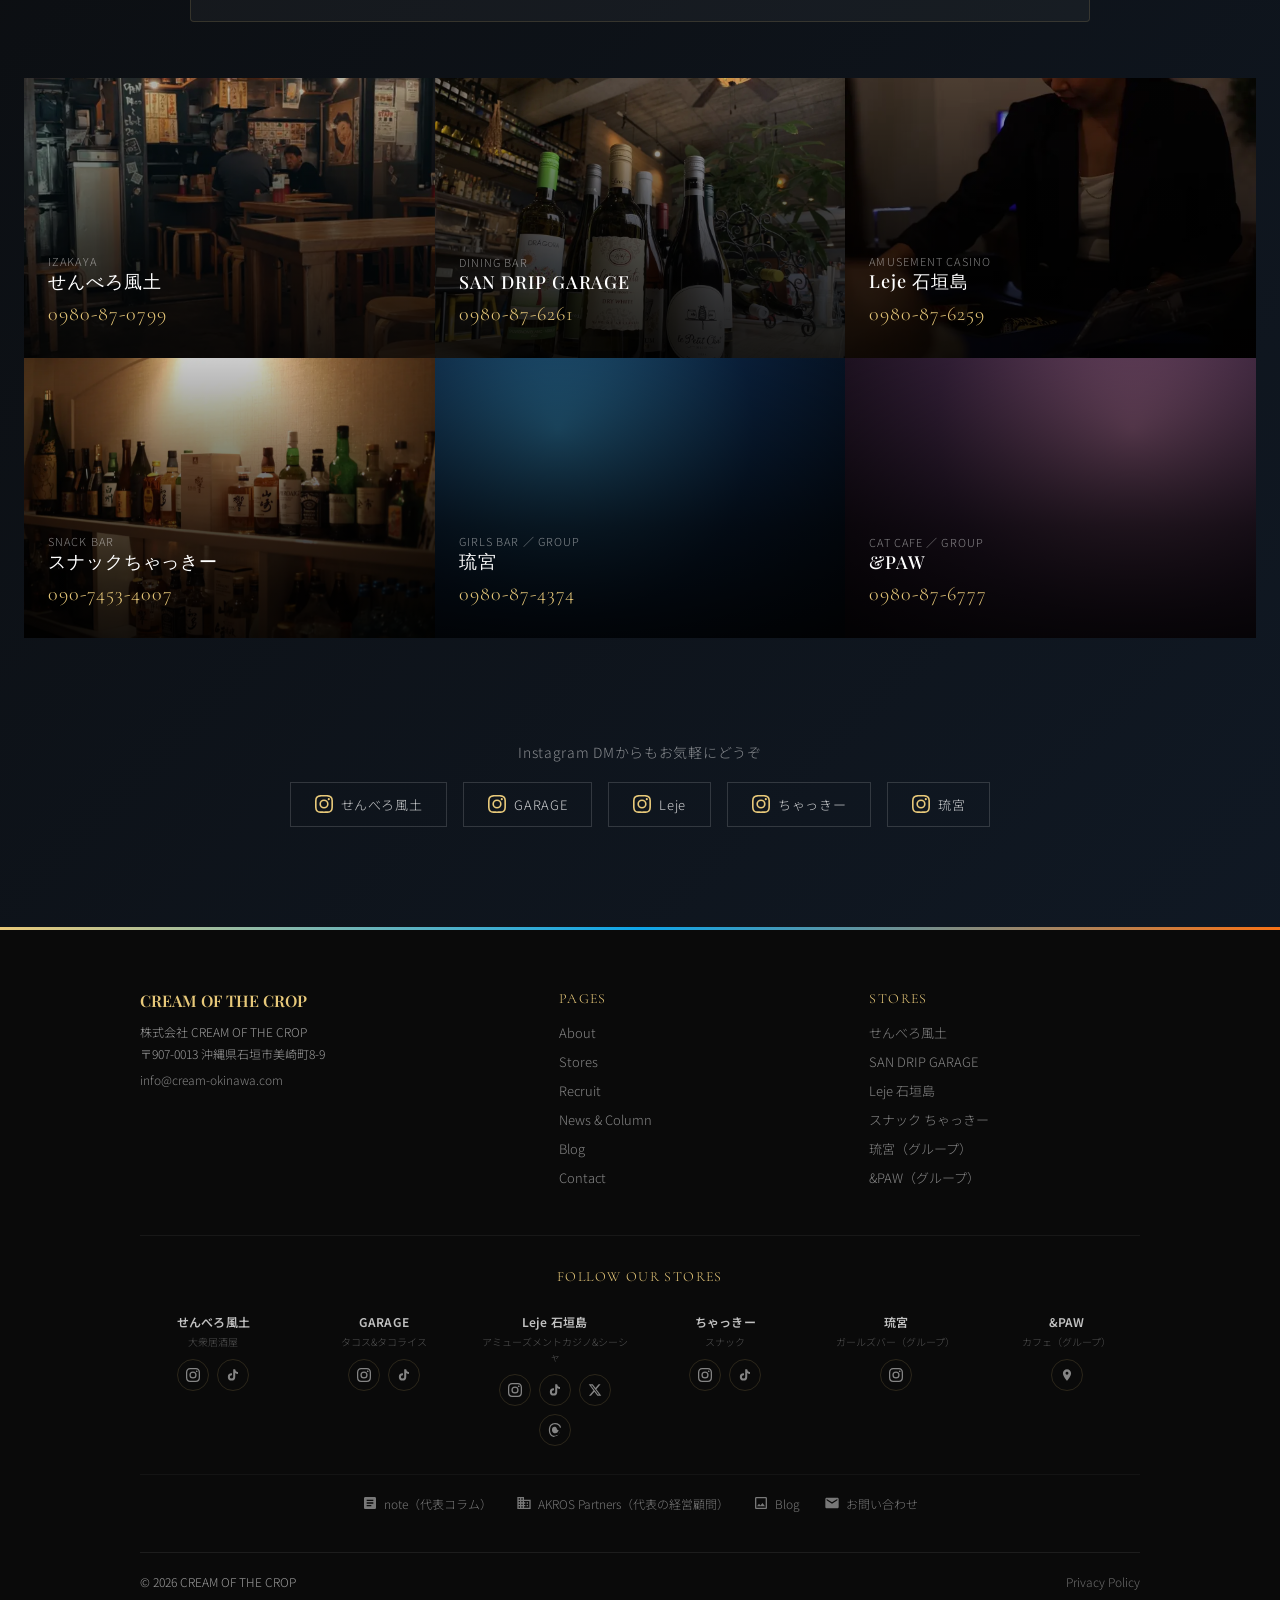
==== commit 2a0ccc6f: "noteの新着を反映" ====
--- a/index.html
+++ b/index.html
@@ -458,6 +458,11 @@
     <div class="news-list">
       <!-- NEWS_START -->
       <div class="news-item">
+        <span class="news-date">2026.11.23</span>
+        <span class="news-tag news-tag--column">コラム</span>
+        <a href="https://note.com/naoya6939/n/ncaa6198beb5c" target="_blank" rel="noopener" class="news-title news-link">会議の仕組み化｜決めたことが、次の会議で「どうなった？」になっていた。AIで&quot;やり切るまで&quot;追いかける形にした話</a>
+      </div>
+      <div class="news-item">
         <span class="news-date">2026.11.19</span>
         <span class="news-tag news-tag--column">コラム</span>
         <a href="https://note.com/naoya6939/n/nf76096b0dfe8" target="_blank" rel="noopener" class="news-title news-link">月次の数字｜「だいたい合っている」利益で、店長の報酬を決めていた。経理を雇わずに、確かな数字にした話</a>
@@ -476,11 +481,6 @@
         <span class="news-date">2026.11.12</span>
         <span class="news-tag news-tag--store">店舗</span>
         <span class="news-title">各店舗のページにメニューを掲載しました</span>
-      </div>
-      <div class="news-item">
-        <span class="news-date">2026.11.10</span>
-        <span class="news-tag news-tag--info">お知らせ</span>
-        <span class="news-title">採用の応募・ご相談をLINEで受け付けています</span>
       </div>
       <!-- NEWS_END -->
     </div>
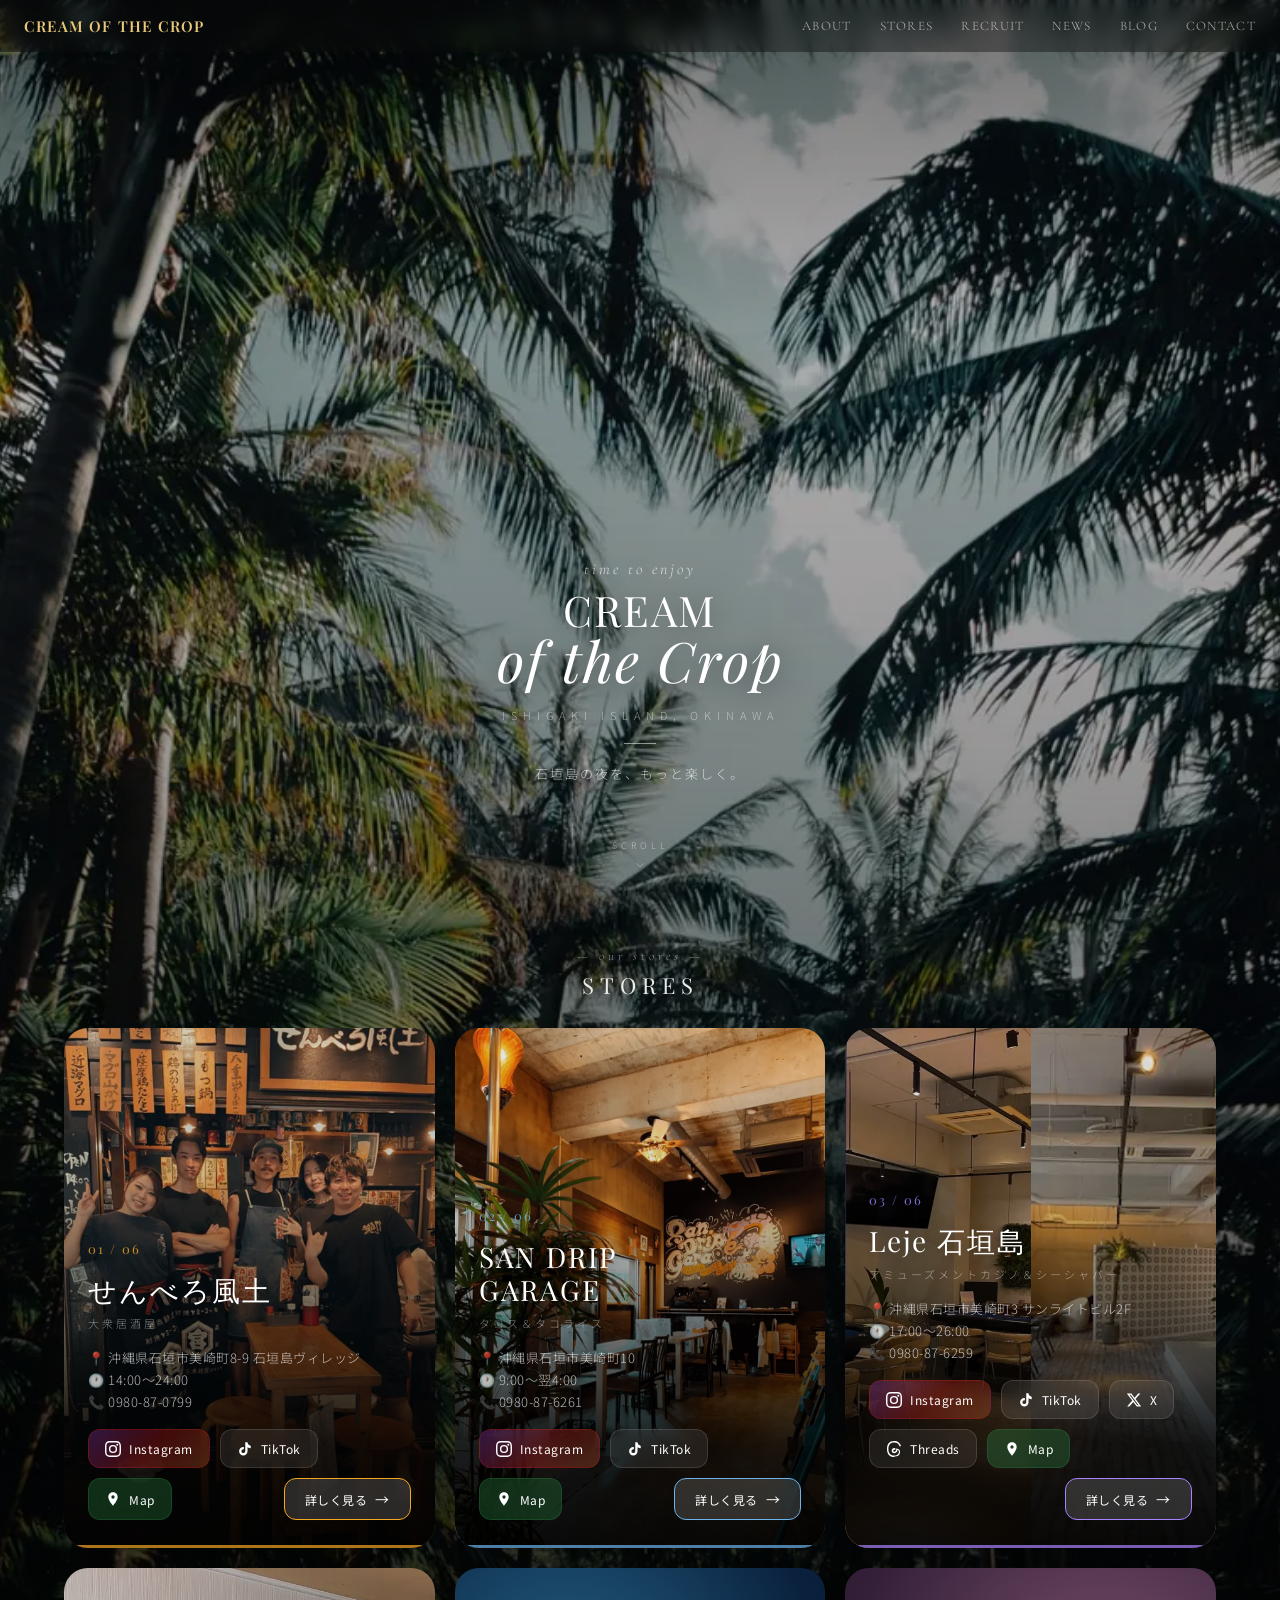
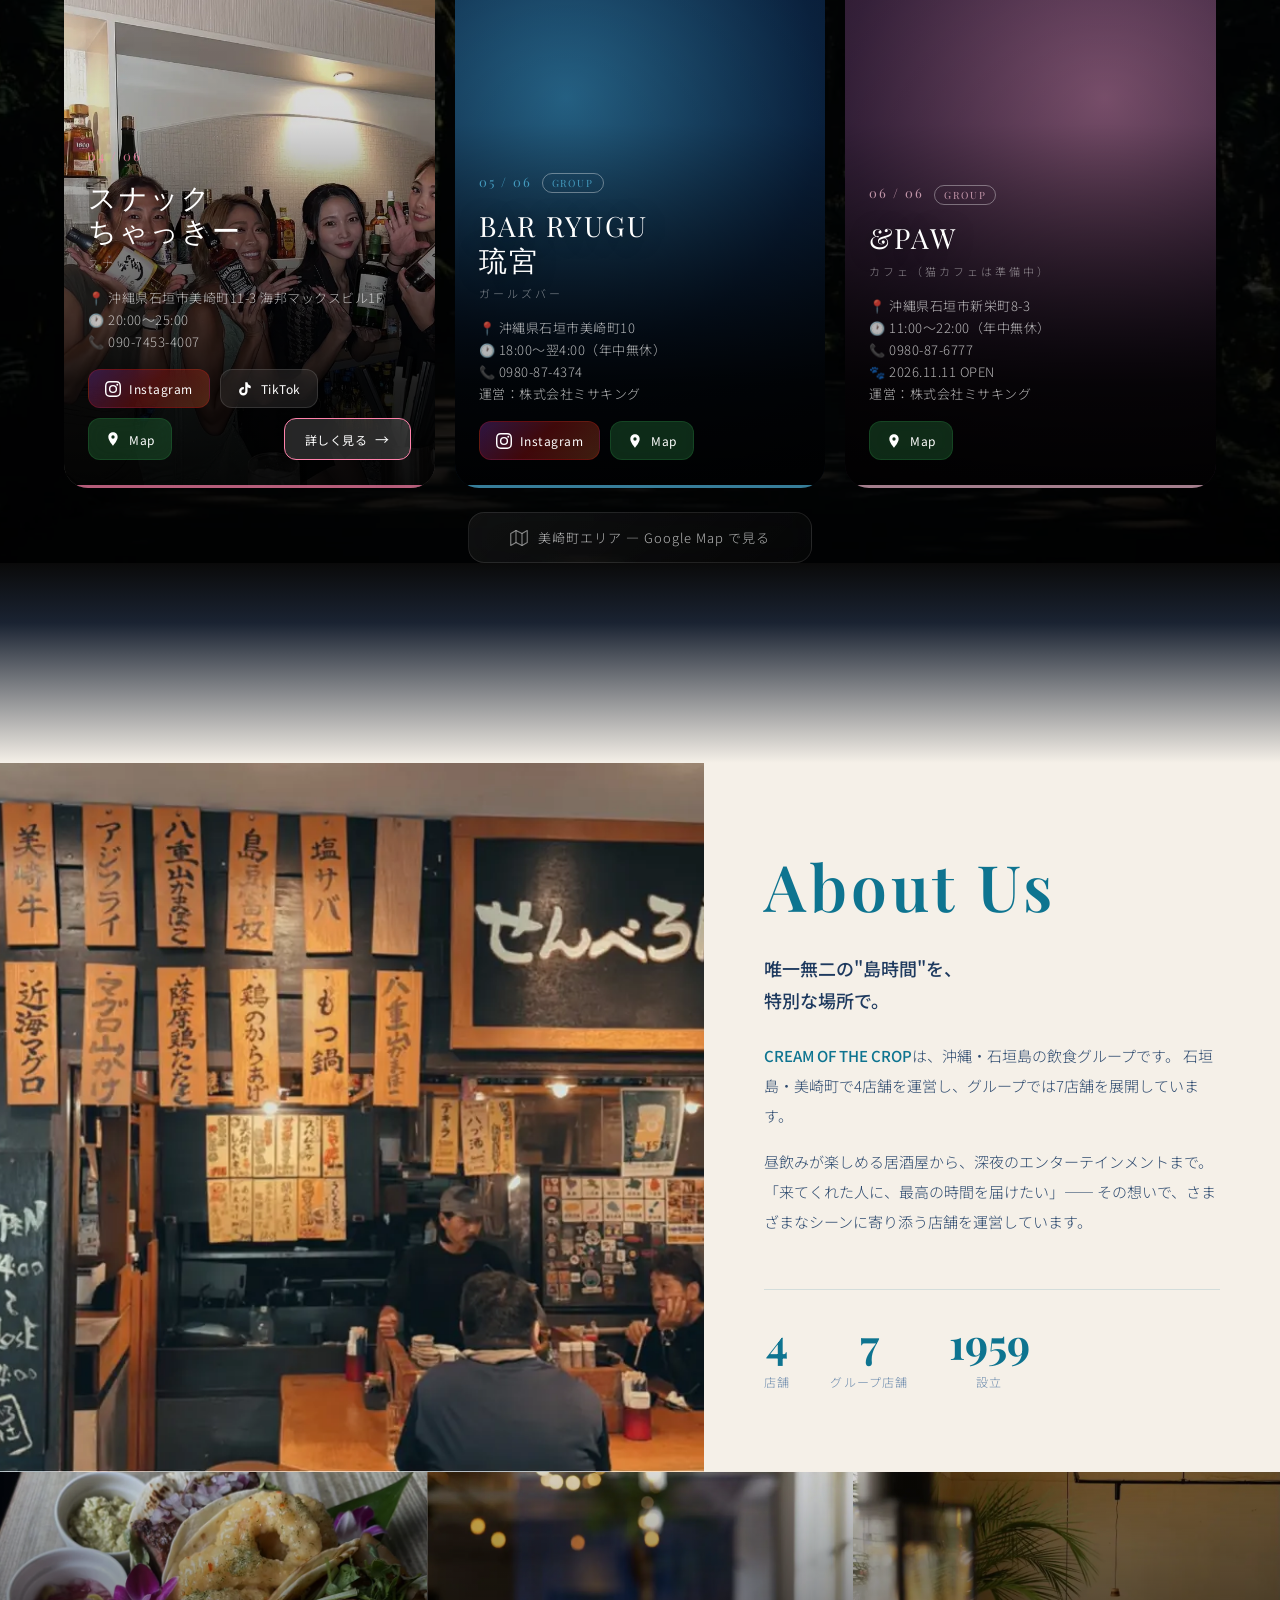
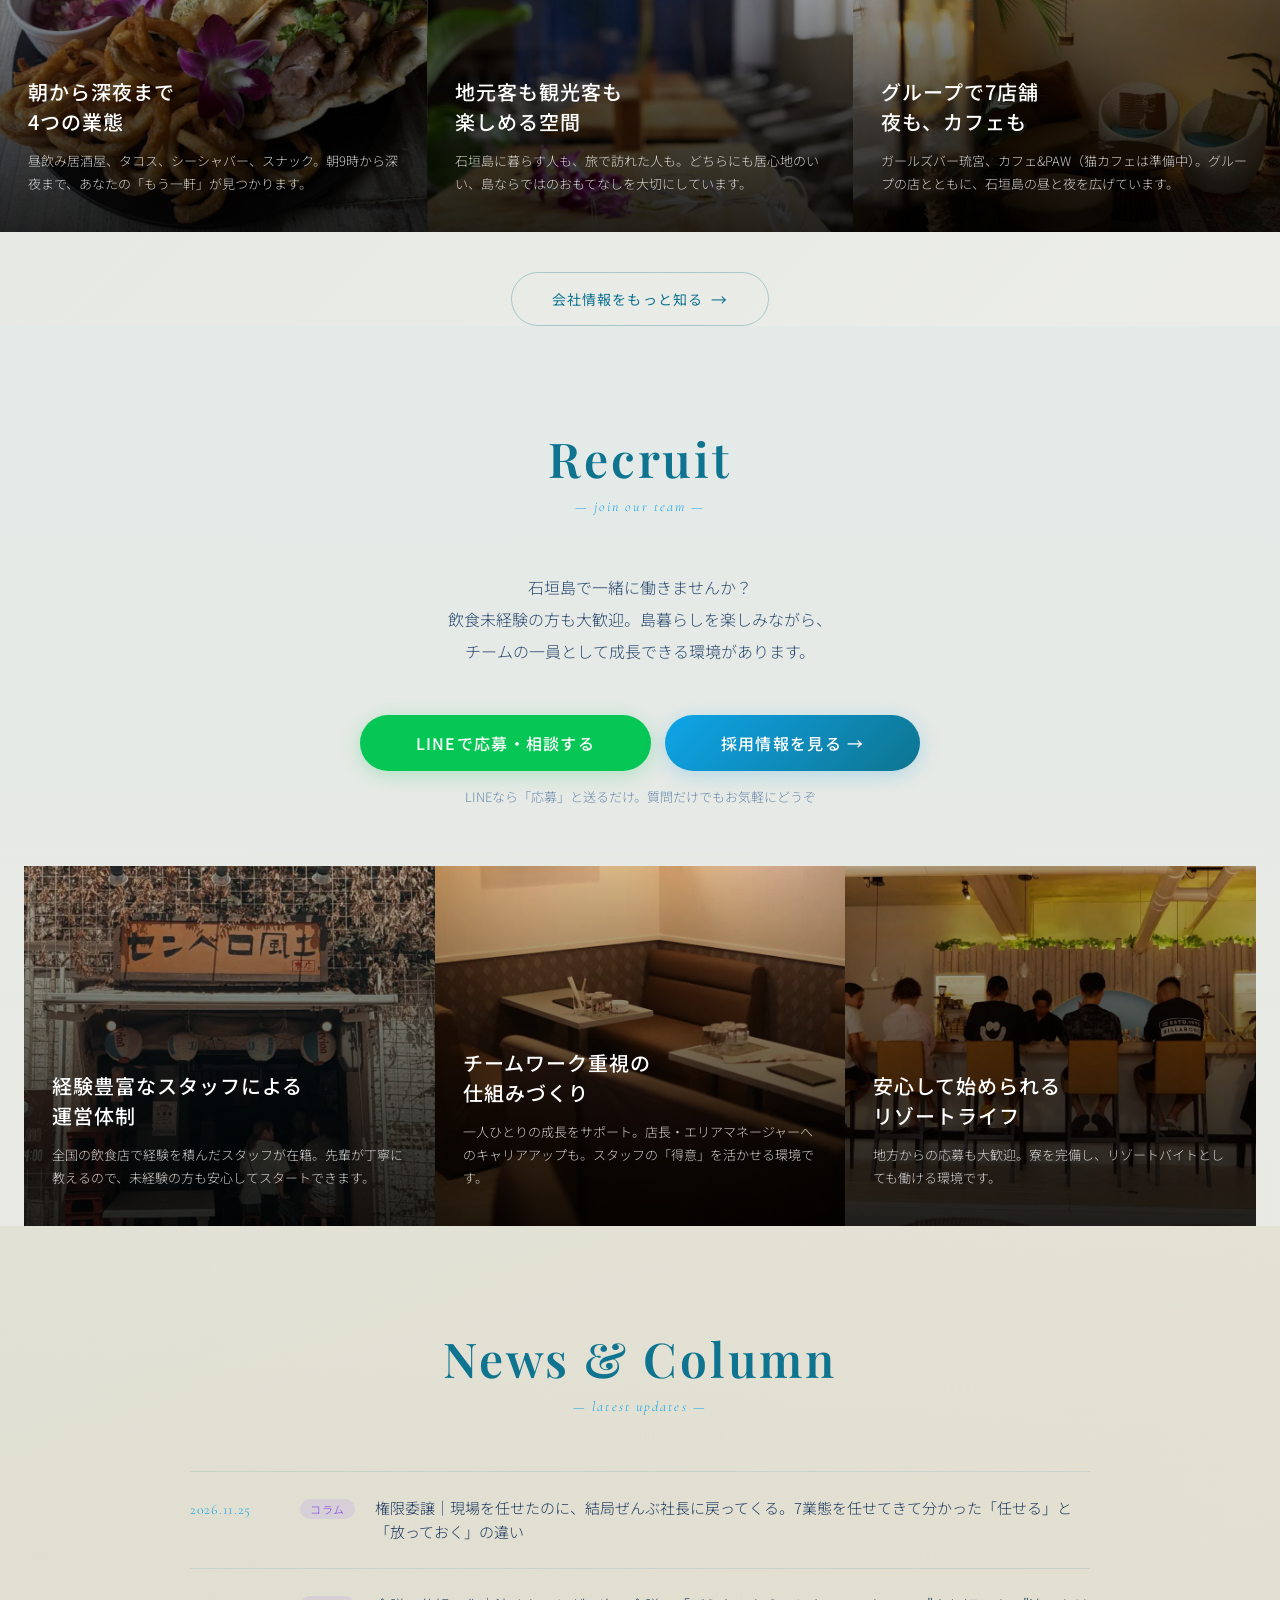
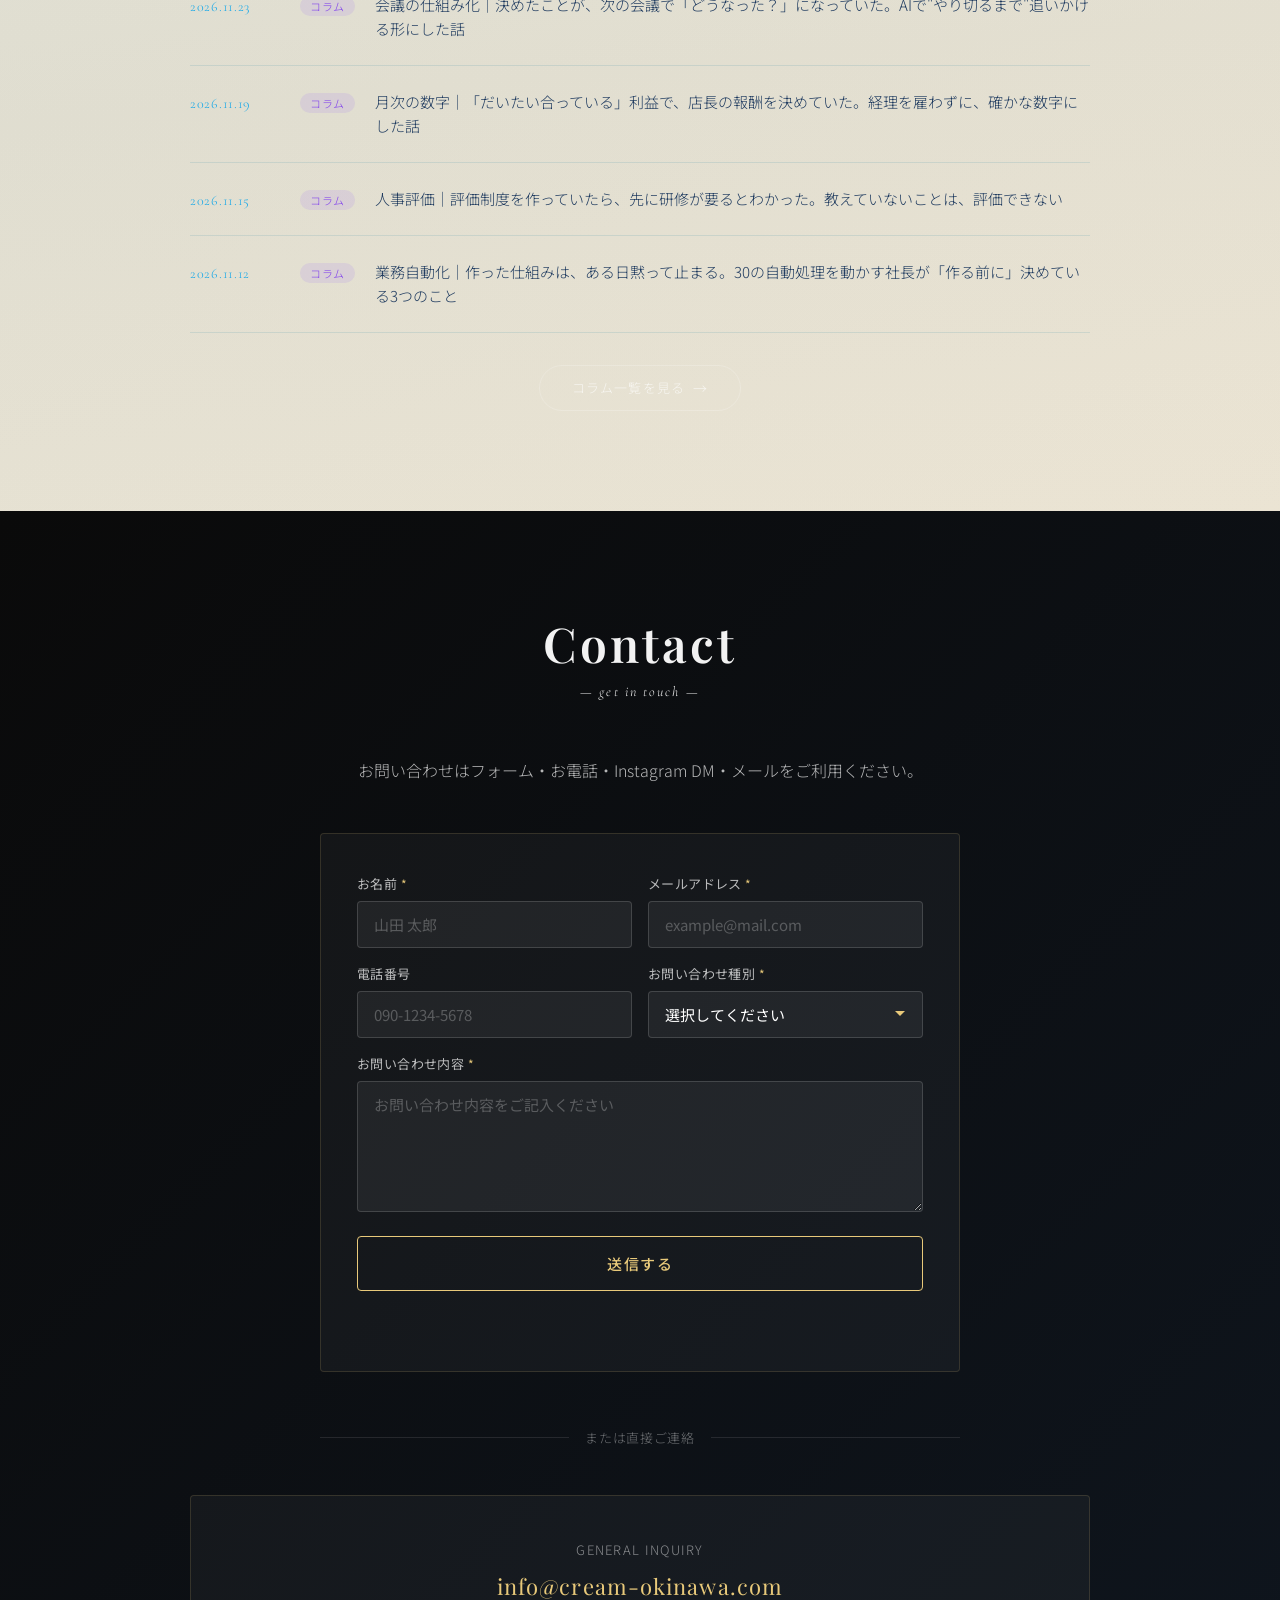
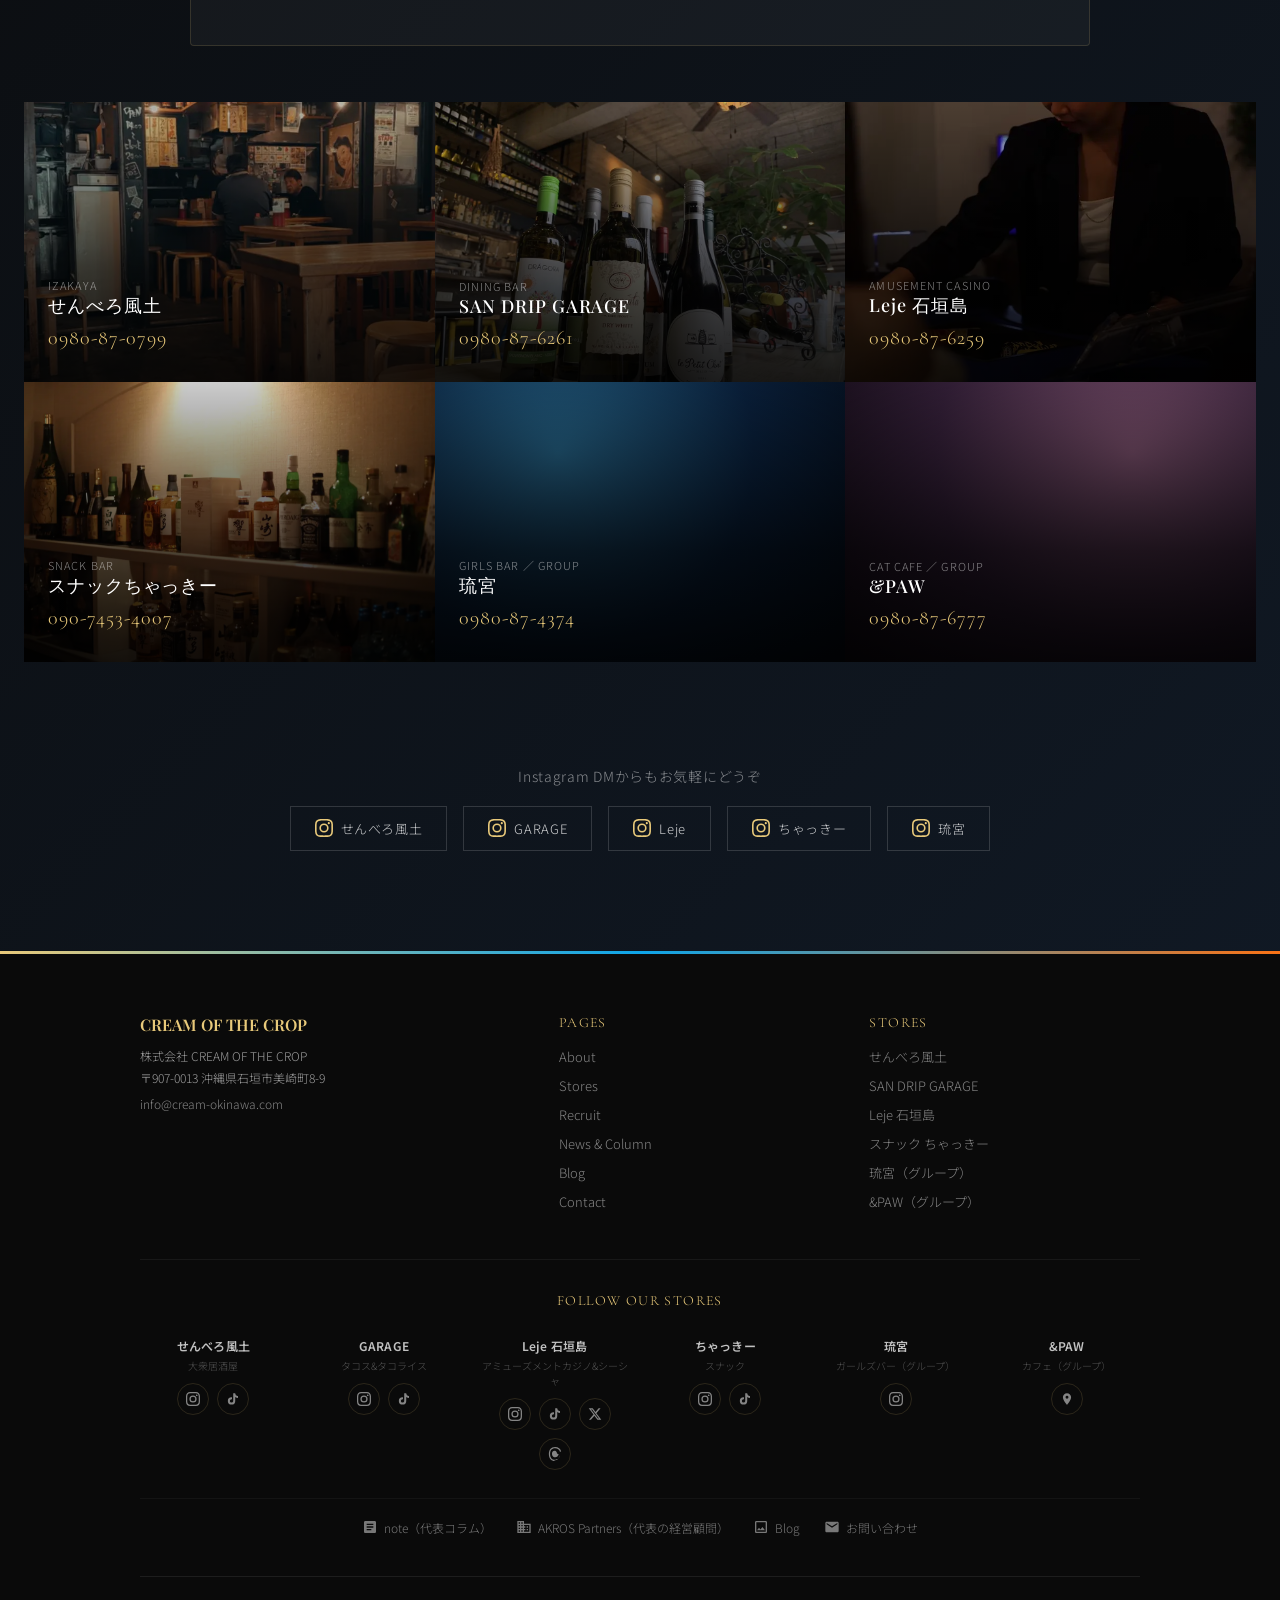
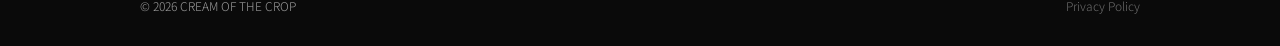
==== commit a35d4b9d: "noteの新着を反映" ====
--- a/index.html
+++ b/index.html
@@ -458,6 +458,11 @@
     <div class="news-list">
       <!-- NEWS_START -->
       <div class="news-item">
+        <span class="news-date">2026.11.25</span>
+        <span class="news-tag news-tag--column">コラム</span>
+        <a href="https://note.com/naoya6939/n/n71e617063450" target="_blank" rel="noopener" class="news-title news-link">権限委譲｜現場を任せたのに、結局ぜんぶ社長に戻ってくる。7業態を任せてきて分かった「任せる」と「放っておく」の違い</a>
+      </div>
+      <div class="news-item">
         <span class="news-date">2026.11.23</span>
         <span class="news-tag news-tag--column">コラム</span>
         <a href="https://note.com/naoya6939/n/ncaa6198beb5c" target="_blank" rel="noopener" class="news-title news-link">会議の仕組み化｜決めたことが、次の会議で「どうなった？」になっていた。AIで&quot;やり切るまで&quot;追いかける形にした話</a>
@@ -476,11 +481,6 @@
         <span class="news-date">2026.11.12</span>
         <span class="news-tag news-tag--column">コラム</span>
         <a href="https://note.com/naoya6939/n/n59848a58a1d5" target="_blank" rel="noopener" class="news-title news-link">業務自動化｜作った仕組みは、ある日黙って止まる。30の自動処理を動かす社長が「作る前に」決めている3つのこと</a>
-      </div>
-      <div class="news-item">
-        <span class="news-date">2026.11.12</span>
-        <span class="news-tag news-tag--store">店舗</span>
-        <span class="news-title">各店舗のページにメニューを掲載しました</span>
       </div>
       <!-- NEWS_END -->
     </div>
